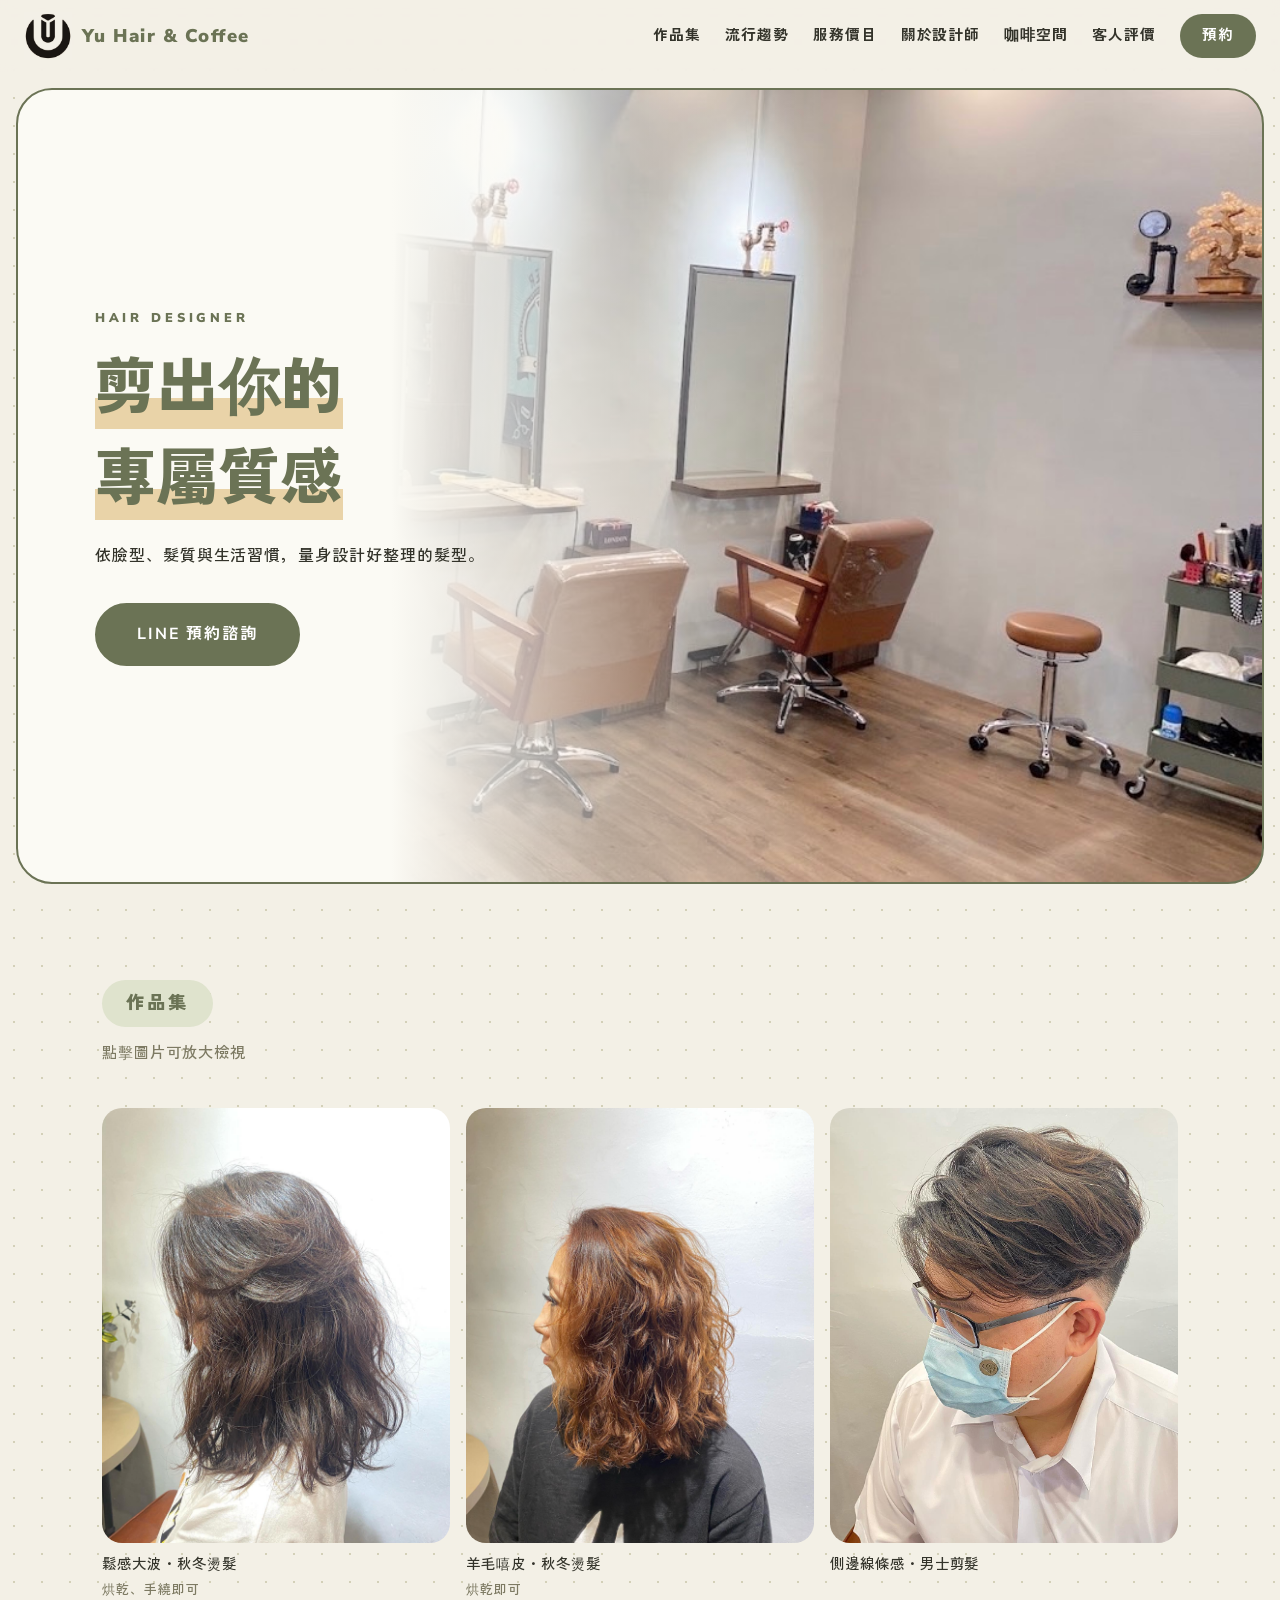
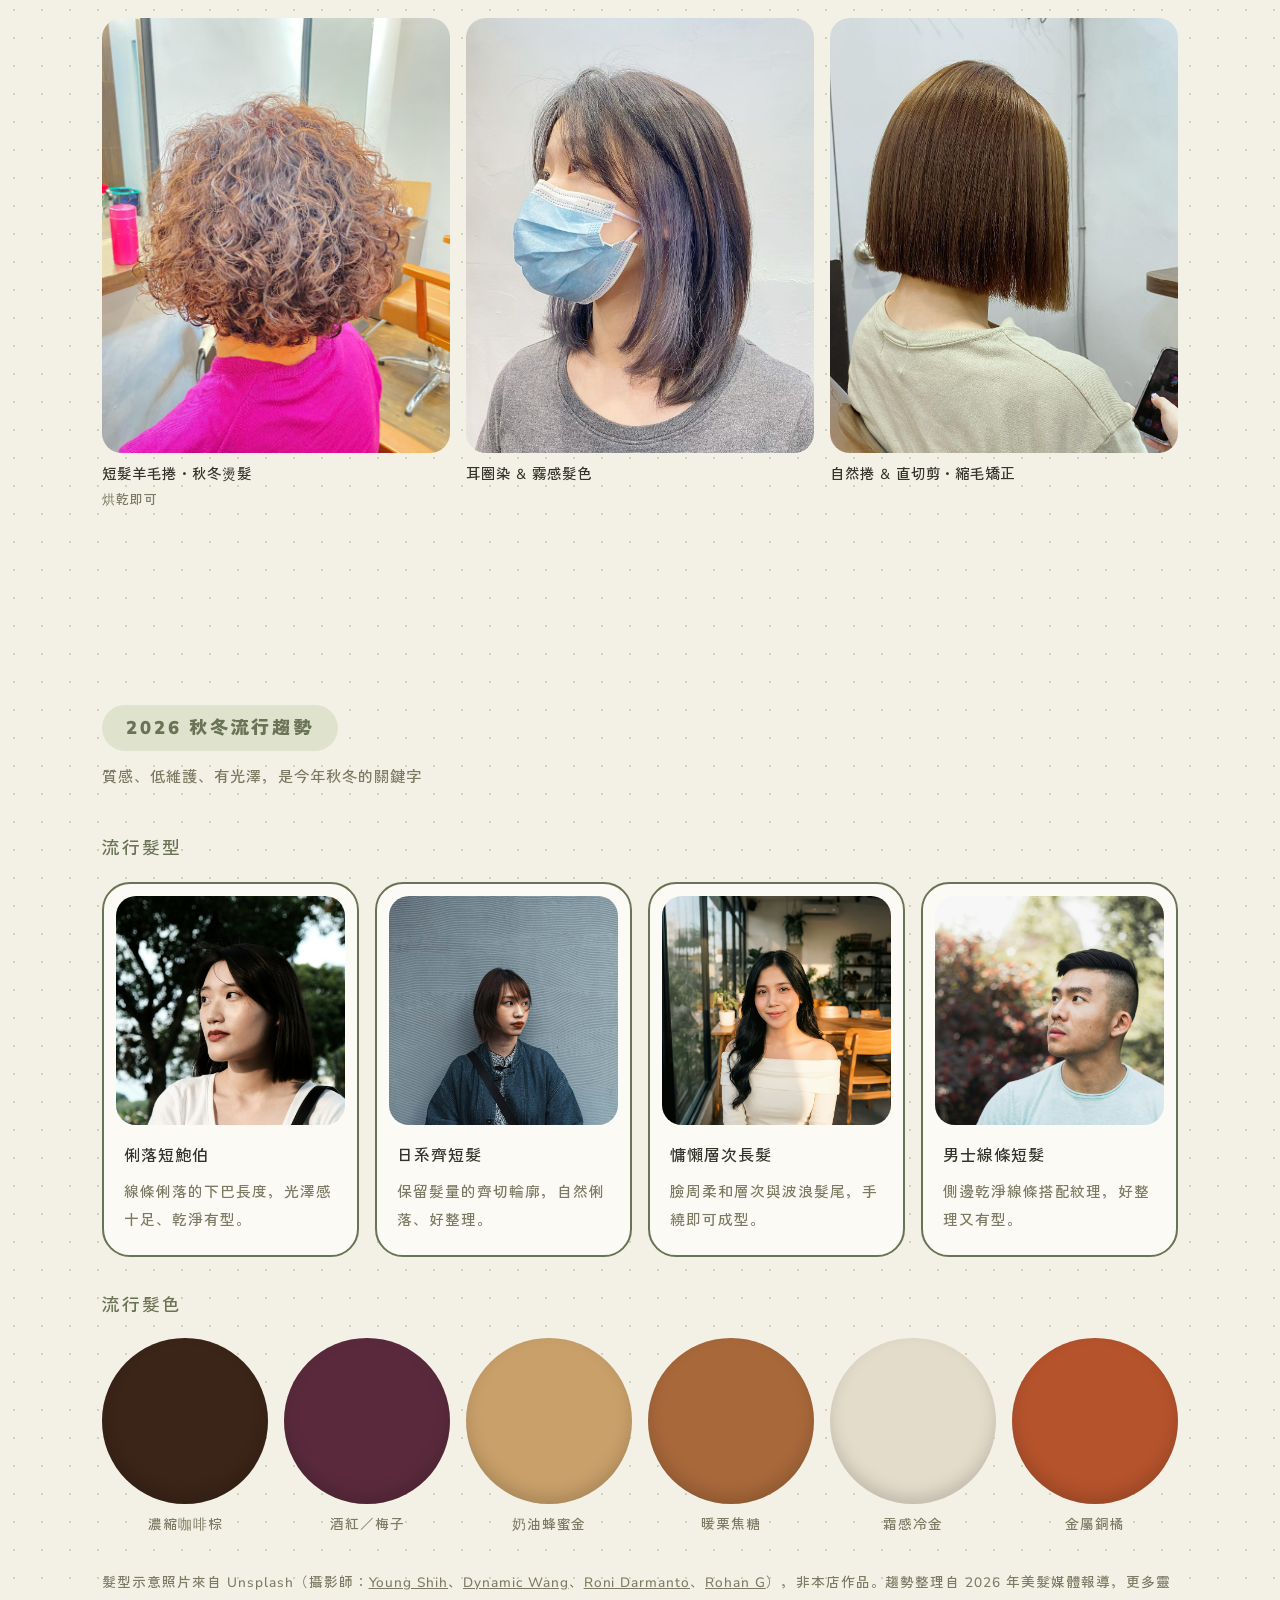
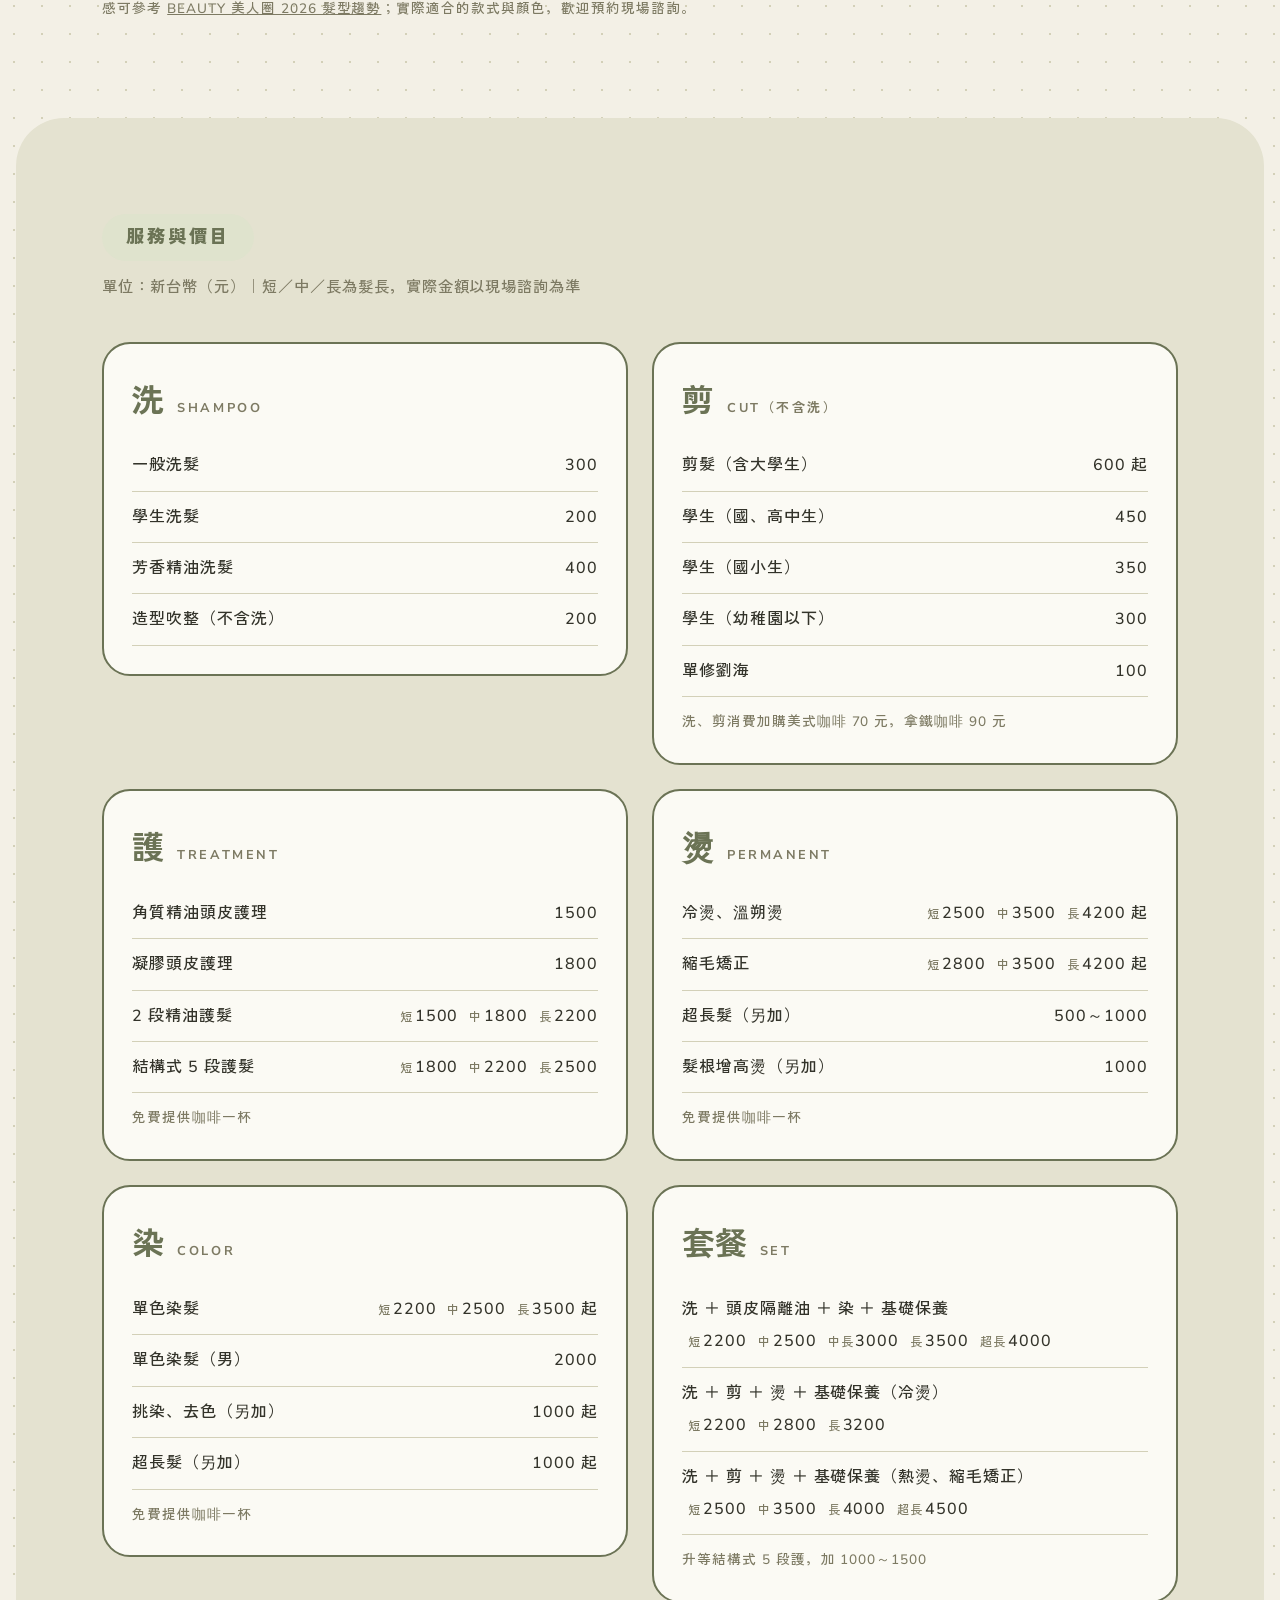
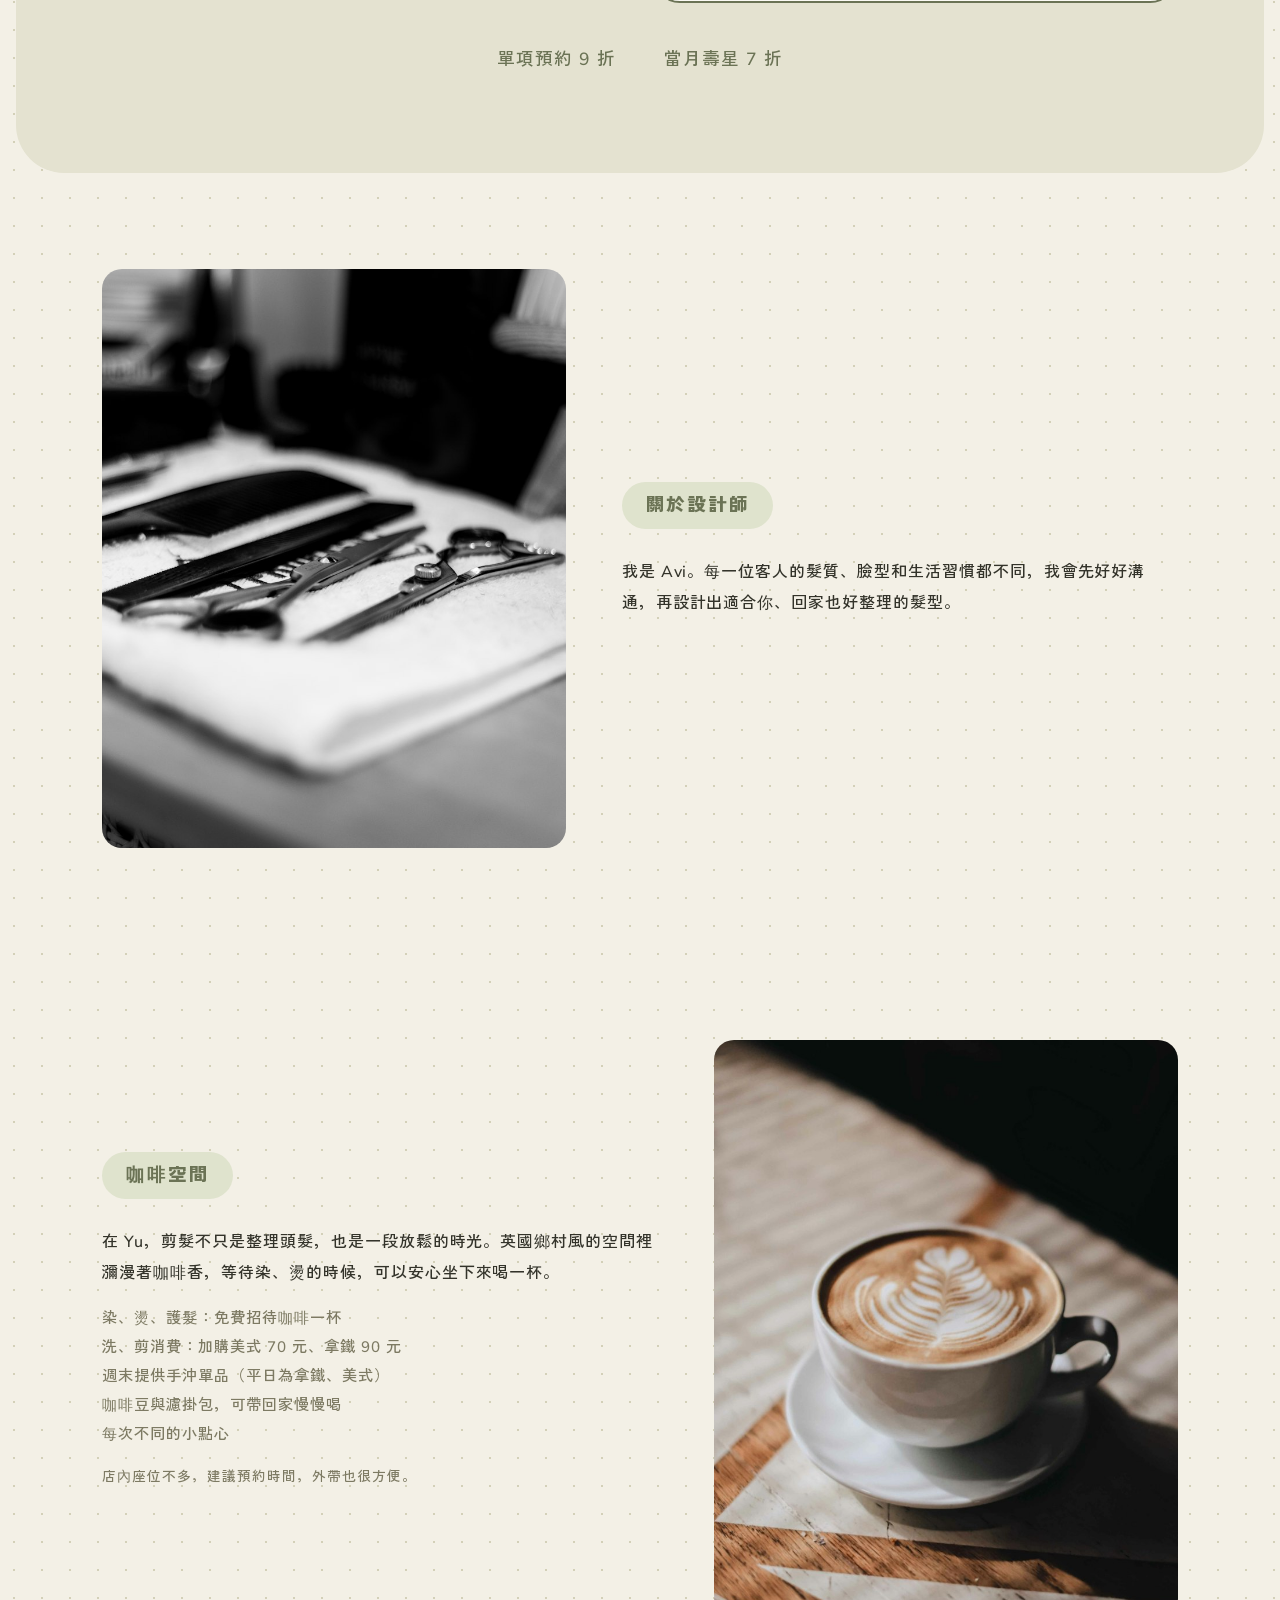
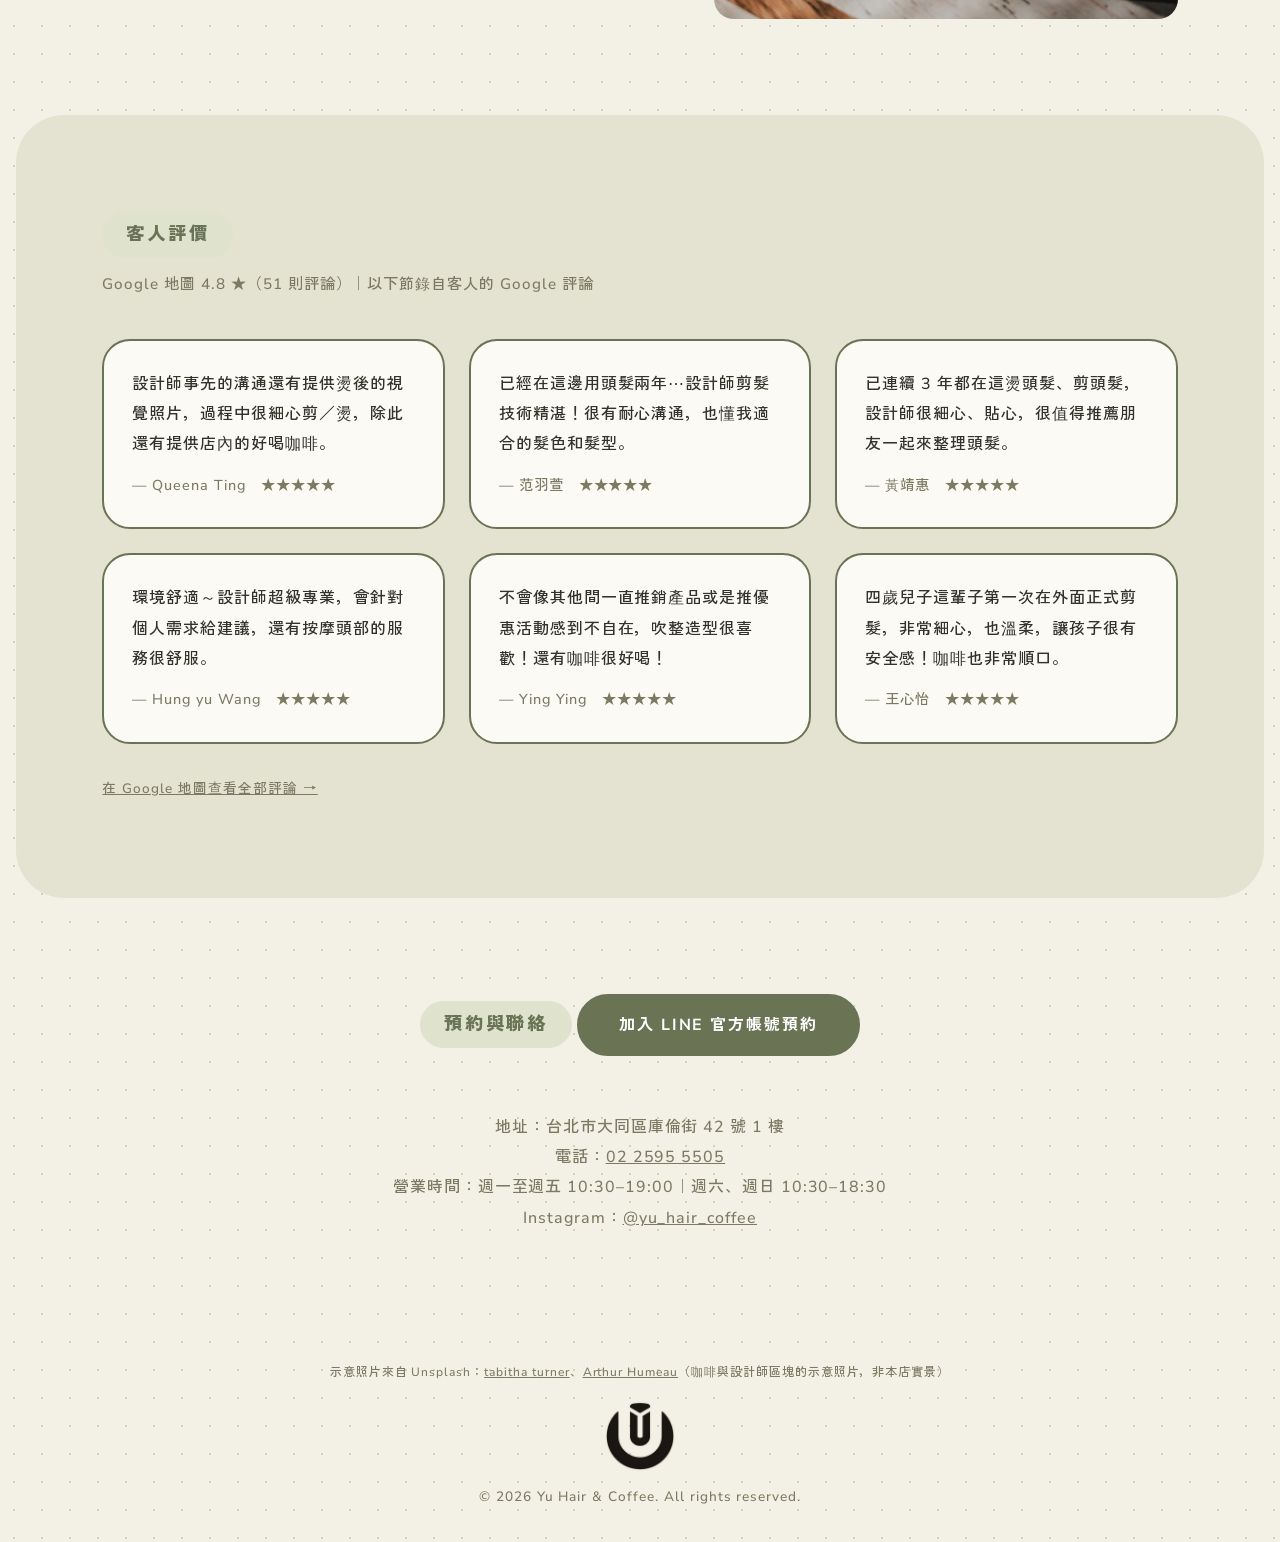
==== index.html @ dc057e2e "Use real shop interior photo as hero" ====
<!DOCTYPE html>
<html lang="zh-Hant">
<head>
  <meta charset="UTF-8">
  <meta name="viewport" content="width=device-width, initial-scale=1">
  <title>Yu Hair & Coffee | 設計師 Avi</title>
  <meta name="description" content="設計師Avi的個人作品集：剪髮、染髮、燙髮。LINE 線上預約。">
  <link rel="icon" href="images/logo.jpg">
  <link rel="preconnect" href="https://fonts.googleapis.com">
  <link rel="preconnect" href="https://fonts.gstatic.com" crossorigin>
  <link href="https://fonts.googleapis.com/css2?family=Nunito+Sans:wght@500;700;900&family=Zen+Kaku+Gothic+New:wght@500;700;900&display=swap" rel="stylesheet">
  <link rel="stylesheet" href="style.css">
</head>
<body>

<header class="site-header">
  <a href="#top" class="logo"><img src="images/logo.jpg" alt="Yu Hair &amp; Coffee 官方 Logo"><span>Yu Hair &amp; Coffee</span></a>
  <button class="menu-btn" aria-label="開啟選單" aria-expanded="false">☰</button>
  <nav class="nav" id="nav">
    <a href="#works">作品集</a>
    <a href="#trends">流行趨勢</a>
    <a href="#services">服務價目</a>
    <a href="#about">關於設計師</a>
    <a href="#coffee">咖啡空間</a>
    <a href="#reviews">客人評價</a>
    <a href="#contact" class="nav-cta">預約</a>
  </nav>
</header>

<main id="top">

  <section class="hero">
    <div class="hero-inner">
      <p class="eyebrow">HAIR DESIGNER</p>
      <h1><span>剪出你的</span><br><span>專屬質感</span></h1>
      <p class="lead">依臉型、髮質與生活習慣，量身設計好整理的髮型。</p>
      <a class="btn" href="https://line.me/R/ti/p/@070fythv" target="_blank" rel="noopener">LINE 預約諮詢</a>
    </div>
  </section>

  <section id="works" class="section">
    <h2>作品集</h2>
    <p class="sub">點擊圖片可放大檢視</p>
    <div class="gallery">
      <figure><img src="images/work-1.jpg" alt="秋冬燙髮：鬆感大波" loading="lazy"><figcaption>鬆感大波・秋冬燙髮<small>烘乾、手繞即可</small></figcaption></figure>
      <figure><img src="images/work-2.jpg" alt="秋冬燙髮：羊毛嘻皮" loading="lazy"><figcaption>羊毛嘻皮・秋冬燙髮<small>烘乾即可</small></figcaption></figure>
      <figure><img src="images/work-3.jpg" alt="男士剪髮：側邊線條感" loading="lazy"><figcaption>側邊線條感・男士剪髮</figcaption></figure>
      <figure><img src="images/work-4.jpg" alt="秋冬燙髮：短髮羊毛捲" loading="lazy"><figcaption>短髮羊毛捲・秋冬燙髮<small>烘乾即可</small></figcaption></figure>
      <figure><img src="images/work-5.jpg" alt="耳圈染與霧感髮色" loading="lazy"><figcaption>耳圈染 &amp; 霧感髮色</figcaption></figure>
      <figure><img src="images/work-6.jpg" alt="縮毛矯正：自然捲與直切剪" loading="lazy"><figcaption>自然捲 &amp; 直切剪・縮毛矯正</figcaption></figure>
    </div>
  </section>

  <section id="trends" class="section">
    <h2>2026 秋冬流行趨勢</h2>
    <p class="sub">質感、低維護、有光澤，是今年秋冬的關鍵字</p>

    <h3>流行髮型</h3>
    <div class="trend-grid">
      <article><img src="images/trend-1.jpg" alt="下巴長度的黑色短鮑伯" loading="lazy"><h4>俐落短鮑伯</h4><p>線條俐落的下巴長度，光澤感十足、乾淨有型。</p></article>
      <article><img src="images/trend-2.jpg" alt="帶瀏海的日系短髮" loading="lazy"><h4>日系齊短髮</h4><p>保留髮量的齊切輪廓，自然俐落、好整理。</p></article>
      <article><img src="images/trend-3.jpg" alt="柔和波浪長髮" loading="lazy"><h4>慵懶層次長髮</h4><p>臉周柔和層次與波浪髮尾，手繞即可成型。</p></article>
      <article><img src="images/trend-4.jpg" alt="兩側剪短的男士短髮" loading="lazy"><h4>男士線條短髮</h4><p>側邊乾淨線條搭配紋理，好整理又有型。</p></article>
    </div>

    <h3>流行髮色</h3>
    <div class="swatches">
      <figure><span style="background:#3b2418"></span><figcaption>濃縮咖啡棕</figcaption></figure>
      <figure><span style="background:#5a2a3c"></span><figcaption>酒紅／梅子</figcaption></figure>
      <figure><span style="background:#c9a06a"></span><figcaption>奶油蜂蜜金</figcaption></figure>
      <figure><span style="background:#a8683a"></span><figcaption>暖栗焦糖</figcaption></figure>
      <figure><span style="background:#e4dccb"></span><figcaption>霜感冷金</figcaption></figure>
      <figure><span style="background:#b5532c"></span><figcaption>金屬銅橘</figcaption></figure>
    </div>
    <p class="note">髮型示意照片來自 Unsplash（攝影師：<a href="https://unsplash.com/photos/a-woman-with-a-white-shirt-yfyaCInaKIU" target="_blank" rel="noopener">Young Shih</a>、<a href="https://unsplash.com/photos/a-woman-with-a-black-bag-standing-in-front-of-a-gray-wall-URjyAP0qOwA" target="_blank" rel="noopener">Dynamic Wang</a>、<a href="https://unsplash.com/photos/young-woman-smiling-in-a-cafe-with-plants-FXX2BeiSHyw" target="_blank" rel="noopener">Roni Darmanto</a>、<a href="https://unsplash.com/photos/man-near-plants-at-daytime-hdzBDVVsRT4" target="_blank" rel="noopener">Rohan G</a>），非本店作品。趨勢整理自 2026 年美髮媒體報導，更多靈感可參考 <a href="https://www.beauty321.com/series/205" target="_blank" rel="noopener">BEAUTY 美人圈 2026 髮型趨勢</a>；實際適合的款式與顏色，歡迎預約現場諮詢。</p>
  </section>

  <section id="services" class="section alt">
    <h2>服務與價目</h2>
    <p class="sub">單位：新台幣（元）｜短／中／長為髮長，實際金額以現場諮詢為準</p>

    <div class="menu">

      <div class="cat">
        <h3><b>洗</b><small>SHAMPOO</small></h3>
        <ul class="price-list">
          <li><span class="n">一般洗髮</span><span class="p">300</span></li>
          <li><span class="n">學生洗髮</span><span class="p">200</span></li>
          <li><span class="n">芳香精油洗髮</span><span class="p">400</span></li>
          <li><span class="n">造型吹整（不含洗）</span><span class="p">200</span></li>
        </ul>
      </div>

      <div class="cat">
        <h3><b>剪</b><small>CUT（不含洗）</small></h3>
        <ul class="price-list">
          <li><span class="n">剪髮（含大學生）</span><span class="p">600 起</span></li>
          <li><span class="n">學生（國、高中生）</span><span class="p">450</span></li>
          <li><span class="n">學生（國小生）</span><span class="p">350</span></li>
          <li><span class="n">學生（幼稚園以下）</span><span class="p">300</span></li>
          <li><span class="n">單修劉海</span><span class="p">100</span></li>
        </ul>
        <p class="tip">洗、剪消費加購美式咖啡 70 元，拿鐵咖啡 90 元</p>
      </div>

      <div class="cat">
        <h3><b>護</b><small>TREATMENT</small></h3>
        <ul class="price-list">
          <li><span class="n">角質精油頭皮護理</span><span class="p">1500</span></li>
          <li><span class="n">凝膠頭皮護理</span><span class="p">1800</span></li>
          <li><span class="n">2 段精油護髮</span><span class="p"><i>短</i>1500 <i>中</i>1800 <i>長</i>2200</span></li>
          <li><span class="n">結構式 5 段護髮</span><span class="p"><i>短</i>1800 <i>中</i>2200 <i>長</i>2500</span></li>
        </ul>
        <p class="tip">免費提供咖啡一杯</p>
      </div>

      <div class="cat">
        <h3><b>燙</b><small>PERMANENT</small></h3>
        <ul class="price-list">
          <li><span class="n">冷燙、溫朔燙</span><span class="p"><i>短</i>2500 <i>中</i>3500 <i>長</i>4200 起</span></li>
          <li><span class="n">縮毛矯正</span><span class="p"><i>短</i>2800 <i>中</i>3500 <i>長</i>4200 起</span></li>
          <li><span class="n">超長髮（另加）</span><span class="p">500～1000</span></li>
          <li><span class="n">髮根增高燙（另加）</span><span class="p">1000</span></li>
        </ul>
        <p class="tip">免費提供咖啡一杯</p>
      </div>

      <div class="cat">
        <h3><b>染</b><small>COLOR</small></h3>
        <ul class="price-list">
          <li><span class="n">單色染髮</span><span class="p"><i>短</i>2200 <i>中</i>2500 <i>長</i>3500 起</span></li>
          <li><span class="n">單色染髮（男）</span><span class="p">2000</span></li>
          <li><span class="n">挑染、去色（另加）</span><span class="p">1000 起</span></li>
          <li><span class="n">超長髮（另加）</span><span class="p">1000 起</span></li>
        </ul>
        <p class="tip">免費提供咖啡一杯</p>
      </div>

      <div class="cat">
        <h3><b>套餐</b><small>SET</small></h3>
        <ul class="price-list stacked">
          <li><span class="n">洗 ＋ 頭皮隔離油 ＋ 染 ＋ 基礎保養</span><span class="p"><i>短</i>2200 <i>中</i>2500 <i>中長</i>3000 <i>長</i>3500 <i>超長</i>4000</span></li>
          <li><span class="n">洗 ＋ 剪 ＋ 燙 ＋ 基礎保養（冷燙）</span><span class="p"><i>短</i>2200 <i>中</i>2800 <i>長</i>3200</span></li>
          <li><span class="n">洗 ＋ 剪 ＋ 燙 ＋ 基礎保養（熱燙、縮毛矯正）</span><span class="p"><i>短</i>2500 <i>中</i>3500 <i>長</i>4000 <i>超長</i>4500</span></li>
        </ul>
        <p class="tip">升等結構式 5 段護，加 1000～1500</p>
      </div>

    </div>

    <ul class="perks">
      <li>單項預約 9 折</li>
      <li>當月壽星 7 折</li>
    </ul>
  </section>

  <section id="about" class="section about">
    <img src="images/designer.jpg" alt="美髮剪刀與梳子（示意照片）" loading="lazy">
    <div>
      <h2>關於設計師</h2>
      <p>我是 Avi。每一位客人的髮質、臉型和生活習慣都不同，我會先好好溝通，再設計出適合你、回家也好整理的髮型。</p>
    </div>
  </section>

  <section id="coffee" class="section about reverse">
    <div>
      <h2>咖啡空間</h2>
      <p>在 Yu，剪髮不只是整理頭髮，也是一段放鬆的時光。英國鄉村風的空間裡瀰漫著咖啡香，等待染、燙的時候，可以安心坐下來喝一杯。</p>
      <ul class="facts">
        <li>染、燙、護髮：免費招待咖啡一杯</li>
        <li>洗、剪消費：加購美式 70 元、拿鐵 90 元</li>
        <li>週末提供手沖單品（平日為拿鐵、美式）</li>
        <li>咖啡豆與濾掛包，可帶回家慢慢喝</li>
        <li>每次不同的小點心</li>
      </ul>
      <p class="note">店內座位不多，建議預約時間，外帶也很方便。</p>
    </div>
    <img src="images/coffee.jpg" alt="咖啡拉花（示意照片）" loading="lazy">
  </section>

  <section id="reviews" class="section alt">
    <h2>客人評價</h2>
    <p class="sub">Google 地圖 4.8 ★（51 則評論）｜以下節錄自客人的 Google 評論</p>
    <div class="reviews">
      <blockquote>設計師事先的溝通還有提供燙後的視覺照片，過程中很細心剪／燙，除此還有提供店內的好喝咖啡。<cite>— Queena Ting　★★★★★</cite></blockquote>
      <blockquote>已經在這邊用頭髮兩年⋯設計師剪髮技術精湛！很有耐心溝通，也懂我適合的髮色和髮型。<cite>— 范羽萱　★★★★★</cite></blockquote>
      <blockquote>已連續 3 年都在這燙頭髮、剪頭髮，設計師很細心、貼心，很值得推薦朋友一起來整理頭髮。<cite>— 黃靖惠　★★★★★</cite></blockquote>
      <blockquote>環境舒適～設計師超級專業，會針對個人需求給建議，還有按摩頭部的服務很舒服。<cite>— Hung yu Wang　★★★★★</cite></blockquote>
      <blockquote>不會像其他間一直推銷產品或是推優惠活動感到不自在，吹整造型很喜歡！還有咖啡很好喝！<cite>— Ying Ying　★★★★★</cite></blockquote>
      <blockquote>四歲兒子這輩子第一次在外面正式剪髮，非常細心，也溫柔，讓孩子很有安全感！咖啡也非常順口。<cite>— 王心怡　★★★★★</cite></blockquote>
    </div>
    <p class="note"><a href="https://www.google.com/maps/place/YU+HAIR+%26+COFFEE+%EF%BC%88%E9%A0%90%E7%B4%84%E5%88%B6%EF%BC%89/@25.0718062,121.5152134,17z/data=!4m8!3m7!1s0x3442a9be4b5511e9:0xbcffafb5044e5805!8m2!3d25.0718014!4d121.5177883!9m1!1b1!16s%2Fg%2F11t04yypjj" target="_blank" rel="noopener">在 Google 地圖查看全部評論 →</a></p>
  </section>

  <section id="contact" class="section contact">
    <h2>預約與聯絡</h2>
    <a class="btn" href="https://line.me/R/ti/p/@070fythv" target="_blank" rel="noopener">加入 LINE 官方帳號預約</a>
    <ul class="info">
      <li>地址：台北市大同區庫倫街 42 號 1 樓</li>
      <li>電話：<a href="tel:0225955505">02 2595 5505</a></li>
      <li>營業時間：週一至週五 10:30–19:00｜週六、週日 10:30–18:30</li>
      <li>Instagram：<a href="https://instagram.com/yu_hair_coffee?igshid=YmMyMTA2M2Y=" target="_blank" rel="noopener">@yu_hair_coffee</a></li>
    </ul>
  </section>

</main>

<footer class="site-footer"><p class="credit">示意照片來自 Unsplash：<a href="https://unsplash.com/photos/white-ceramic-cup-with-saucer-on-brown-wooden-table-3n3mPoGko8g" target="_blank" rel="noopener">tabitha turner</a>、<a href="https://unsplash.com/photos/gray-stainless-steel-scissors-on-towel-pu20JkUx--A" target="_blank" rel="noopener">Arthur Humeau</a>（咖啡與設計師區塊的示意照片，非本店實景）</p><img class="footer-logo" src="images/logo.jpg" alt="Yu Hair &amp; Coffee Logo">© 2026 Yu Hair &amp; Coffee. All rights reserved.</footer>

<div class="lightbox" id="lightbox" hidden><img alt=""></div>

<script src="script.js"></script>
</body>
</html>
---- style.css ----
:root {
  --bg: #f3f0e6;
  --bg-alt: #e4e2d0;
  --text: #33332a;
  --muted: #7d7a63;
  --accent: #6b7355;
  --line: #d3d0b8;
  --card: #fbfaf4;
  --pill: #dfe3cd;
  --marker: #e9d3a8;
  --radius: 28px;
}
* { box-sizing: border-box; margin: 0; padding: 0; }
html { scroll-behavior: smooth; scroll-padding-top: 80px; }
body {
  font-family: "Nunito Sans", "Zen Kaku Gothic New", "Noto Sans TC", "Microsoft JhengHei", "PingFang TC", sans-serif;
  font-weight: 500; letter-spacing: .06em;
  color: var(--text); line-height: 1.9;
  background-color: var(--bg);
  background-image: radial-gradient(var(--line) 1.2px, transparent 1.2px);
  background-size: 28px 28px;
}
img { max-width: 100%; display: block; border-radius: 20px; }
a { color: inherit; }

/* Header */
.site-header {
  position: fixed; top: 0; left: 0; right: 0; z-index: 10; height: 72px;
  display: flex; justify-content: space-between; align-items: center;
  padding: 0 24px; background: rgba(243,240,230,.94); backdrop-filter: blur(6px);
}
.logo { display: flex; align-items: center; gap: 10px; font-size: 1.15rem; letter-spacing: .08em; text-decoration: none; font-weight: 900; color: var(--accent); }
.logo img { height: 48px; width: 48px; border-radius: 0; mix-blend-mode: multiply; }
.footer-logo { height: 72px; width: 72px; margin: 0 auto 12px; border-radius: 0; mix-blend-mode: multiply; }
.nav { display: flex; gap: 24px; align-items: center; }
.nav a { text-decoration: none; font-size: .92rem; font-weight: 700; color: var(--text); }
.nav a:hover { color: var(--accent); }
.nav-cta { color: #fff !important; background: var(--accent); padding: 8px 22px; border-radius: 999px; }
.menu-btn {
  display: none; width: 48px; height: 48px; border-radius: 50%; border: 0;
  background: var(--accent); color: #fff; font-size: 1.4rem; cursor: pointer;
}

/* Hero */
.hero {
  margin: 88px 16px 0; border: 2px solid var(--accent); border-radius: 36px;
  min-height: calc(100vh - 104px); background-size: cover; background-position: right center;
  background-color: var(--card);
  background-image: linear-gradient(90deg, var(--card) 30%, rgba(251,250,244,0) 65%), url('images/hero.jpg');
  display: flex; align-items: center; padding: 48px 6vw;
}
.eyebrow { letter-spacing: .3em; font-size: .8rem; font-weight: 900; color: var(--accent); }
.hero h1 { font-size: clamp(2.2rem, 6vw, 3.8rem); line-height: 1.5; margin: 12px 0 16px; font-weight: 900; color: var(--accent); }
.hero h1 span { background: linear-gradient(transparent 62%, var(--marker) 62%); }
.lead { margin-bottom: 32px; max-width: 28em; }
.btn {
  display: inline-block; padding: 14px 40px; background: var(--accent); color: #fff;
  border: 2px solid var(--accent); border-radius: 999px; font-weight: 700;
  text-decoration: none; letter-spacing: .12em; transition: background .2s, color .2s;
}
.btn:hover { background: transparent; color: var(--accent); }

/* Sections */
.section { padding: 96px 8vw; }
.section.alt {
  background: var(--bg-alt); border-radius: 48px; margin: 0 16px;
  padding-left: calc(8vw - 16px); padding-right: calc(8vw - 16px);
}
.section h2 {
  display: inline-block; font-size: 1.15rem; font-weight: 900; letter-spacing: .15em;
  background: var(--pill); color: var(--accent); padding: 6px 24px; border-radius: 999px; margin-bottom: 12px;
}
.sub { margin-bottom: 40px; font-size: .95rem; color: var(--muted); }

.gallery { display: grid; grid-template-columns: repeat(3, 1fr); gap: 16px; }
.gallery img { width: 100%; aspect-ratio: 4/5; object-fit: cover; cursor: zoom-in; transition: transform .3s; }
.gallery img:hover { transform: scale(1.02); }
.gallery figure { overflow: hidden; }
.gallery figcaption { padding-top: 8px; font-size: .9rem; }
.gallery figcaption small { display: block; color: var(--muted); font-size: .8rem; }

#trends h3 { font-size: 1.1rem; font-weight: 500; letter-spacing: .1em; margin: 32px 0 16px; color: var(--accent); }
.trend-grid { display: grid; grid-template-columns: repeat(4, 1fr); gap: 16px; }
.trend-grid article { background: var(--card); border: 2px solid var(--accent); border-radius: var(--radius); padding: 12px 0 20px; }
.trend-grid article img { width: calc(100% - 24px); margin: 0 12px 16px; aspect-ratio: 1; object-fit: cover; }
.trend-grid article h4, .trend-grid article p { padding: 0 20px; }
.trend-grid h4 { font-weight: 500; margin-bottom: 8px; }
.trend-grid p { font-size: .92rem; color: var(--muted); }
.swatches { display: grid; grid-template-columns: repeat(6, 1fr); gap: 16px; }
.swatches figure { text-align: center; }
.swatches span { display: block; aspect-ratio: 1; border-radius: 50%; margin-bottom: 8px; box-shadow: inset 0 -8px 16px rgba(0,0,0,.15); }
.swatches figcaption { font-size: .85rem; color: var(--muted); }
.note { margin-top: 32px; font-size: .85rem; color: var(--muted); }

.menu { display: grid; grid-template-columns: repeat(2, 1fr); gap: 24px; align-items: start; }
.cat { background: var(--card); border: 2px solid var(--accent); border-radius: var(--radius); padding: 28px; }
.cat h3 { display: flex; align-items: baseline; gap: 12px; margin-bottom: 8px; }
.cat h3 b { font-size: 2rem; font-weight: 600; color: var(--accent); }
.cat h3 small { font-size: .8rem; letter-spacing: .2em; color: var(--muted); }
.price-list { list-style: none; }
.price-list li { display: flex; justify-content: space-between; gap: 16px; padding: 10px 0; border-bottom: 1px solid var(--line); }
.price-list .p { text-align: right; white-space: nowrap; font-variant-numeric: tabular-nums; }
.price-list .p i { font-style: normal; font-size: .75rem; color: var(--muted); margin: 0 2px 0 6px; }
.price-list.stacked li { flex-direction: column; gap: 2px; }
.price-list.stacked .p { text-align: left; white-space: normal; }
.tip { margin-top: 12px; font-size: .85rem; color: var(--muted); }
.perks { list-style: none; display: flex; justify-content: center; gap: 48px; margin-top: 40px; font-size: 1.1rem; color: var(--accent); }

.about { display: grid; grid-template-columns: 1fr 1.2fr; gap: 56px; align-items: center; }
.about.reverse { grid-template-columns: 1.2fr 1fr; }
.about img { width: 100%; aspect-ratio: 4/5; object-fit: cover; }
.about p { margin: 16px 0; }
.facts { list-style: none; color: var(--muted); font-size: .95rem; }

.reviews { display: grid; grid-template-columns: repeat(3, 1fr); gap: 24px; margin-top: 32px; }
blockquote { background: var(--card); padding: 28px; border: 2px solid var(--accent); border-radius: var(--radius); }
cite { display: block; margin-top: 12px; color: var(--muted); font-style: normal; font-size: .9rem; }

.contact { text-align: center; }
.contact h2 { margin-bottom: 32px; }
.info { list-style: none; margin-top: 32px; color: var(--muted); }

.credit { font-size: .75rem; margin-bottom: 16px; }
.site-footer { text-align: center; padding: 32px 24px; font-size: .85rem; color: var(--muted); }

/* Lightbox */
.lightbox {
  position: fixed; inset: 0; z-index: 20; background: rgba(0,0,0,.88);
  display: flex; align-items: center; justify-content: center; cursor: zoom-out;
}
.lightbox[hidden] { display: none; }
.lightbox img { max-height: 90vh; max-width: 90vw; }

/* Mobile */
@media (max-width: 760px) {
  .menu-btn { display: block; }
  .nav {
    position: absolute; top: 76px; left: 16px; right: 16px; flex-direction: column; gap: 0;
    background: var(--card); border: 2px solid var(--accent); border-radius: 24px; display: none; overflow: hidden;
  }
  .nav.open { display: flex; }
  .nav a { padding: 16px 24px; width: 100%; }
  .nav-cta { text-align: center; border-radius: 0; }
  .hero {
    margin: 80px 12px 0; border-radius: 28px; align-items: flex-start; background-position: 60% center;
    background-size: cover;
    background-image: linear-gradient(180deg, var(--card) 45%, rgba(251,250,244,.2) 100%), url('images/hero.jpg');
  }
  .section { padding: 64px 6vw; }
  .section.alt { margin: 0 12px; border-radius: 32px; padding-left: 5vw; padding-right: 5vw; }
  .gallery { grid-template-columns: repeat(2, 1fr); gap: 8px; }
  .about, .about.reverse, .reviews { grid-template-columns: 1fr; }
  .trend-grid { grid-template-columns: repeat(2, 1fr); }
  .menu { grid-template-columns: 1fr; }
  .price-list li { flex-direction: column; gap: 2px; }
  .price-list .p { text-align: left; white-space: normal; }
  .perks { flex-direction: column; align-items: center; gap: 8px; }
  .swatches { grid-template-columns: repeat(3, 1fr); }
}
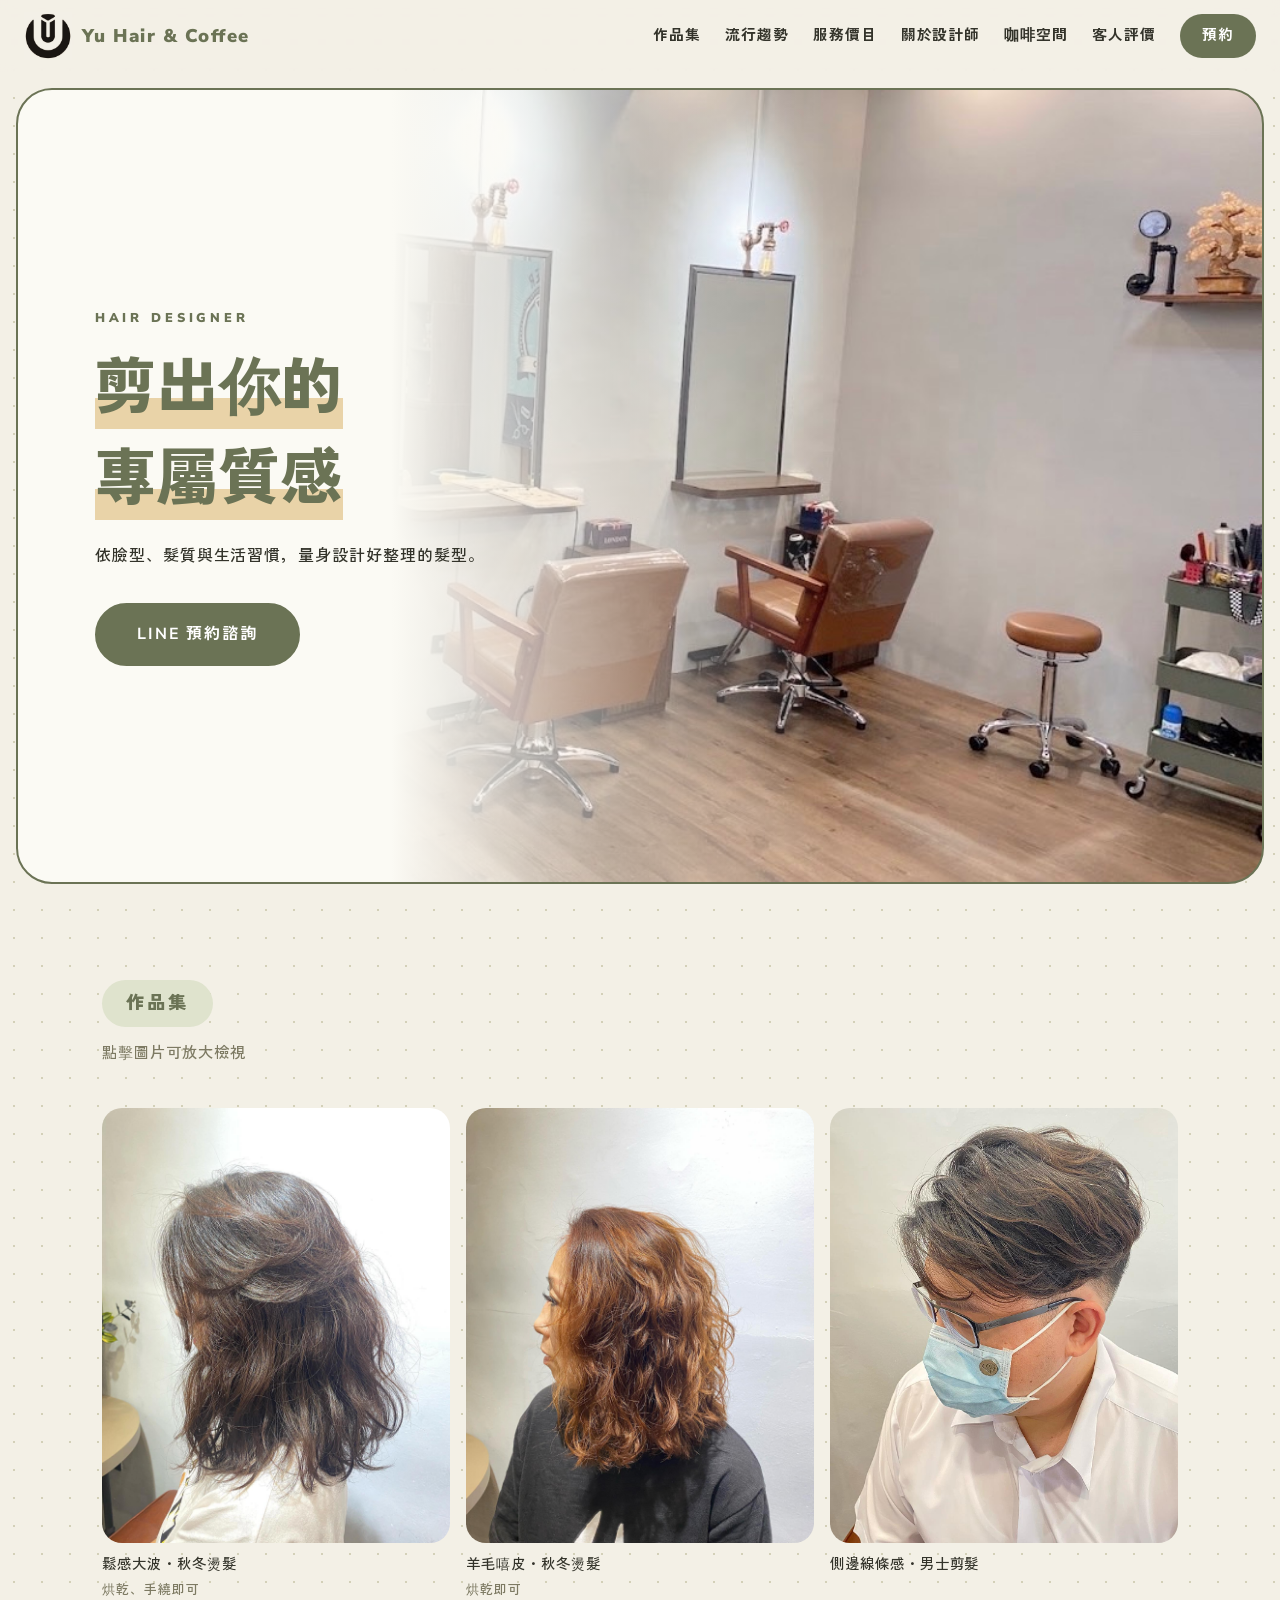
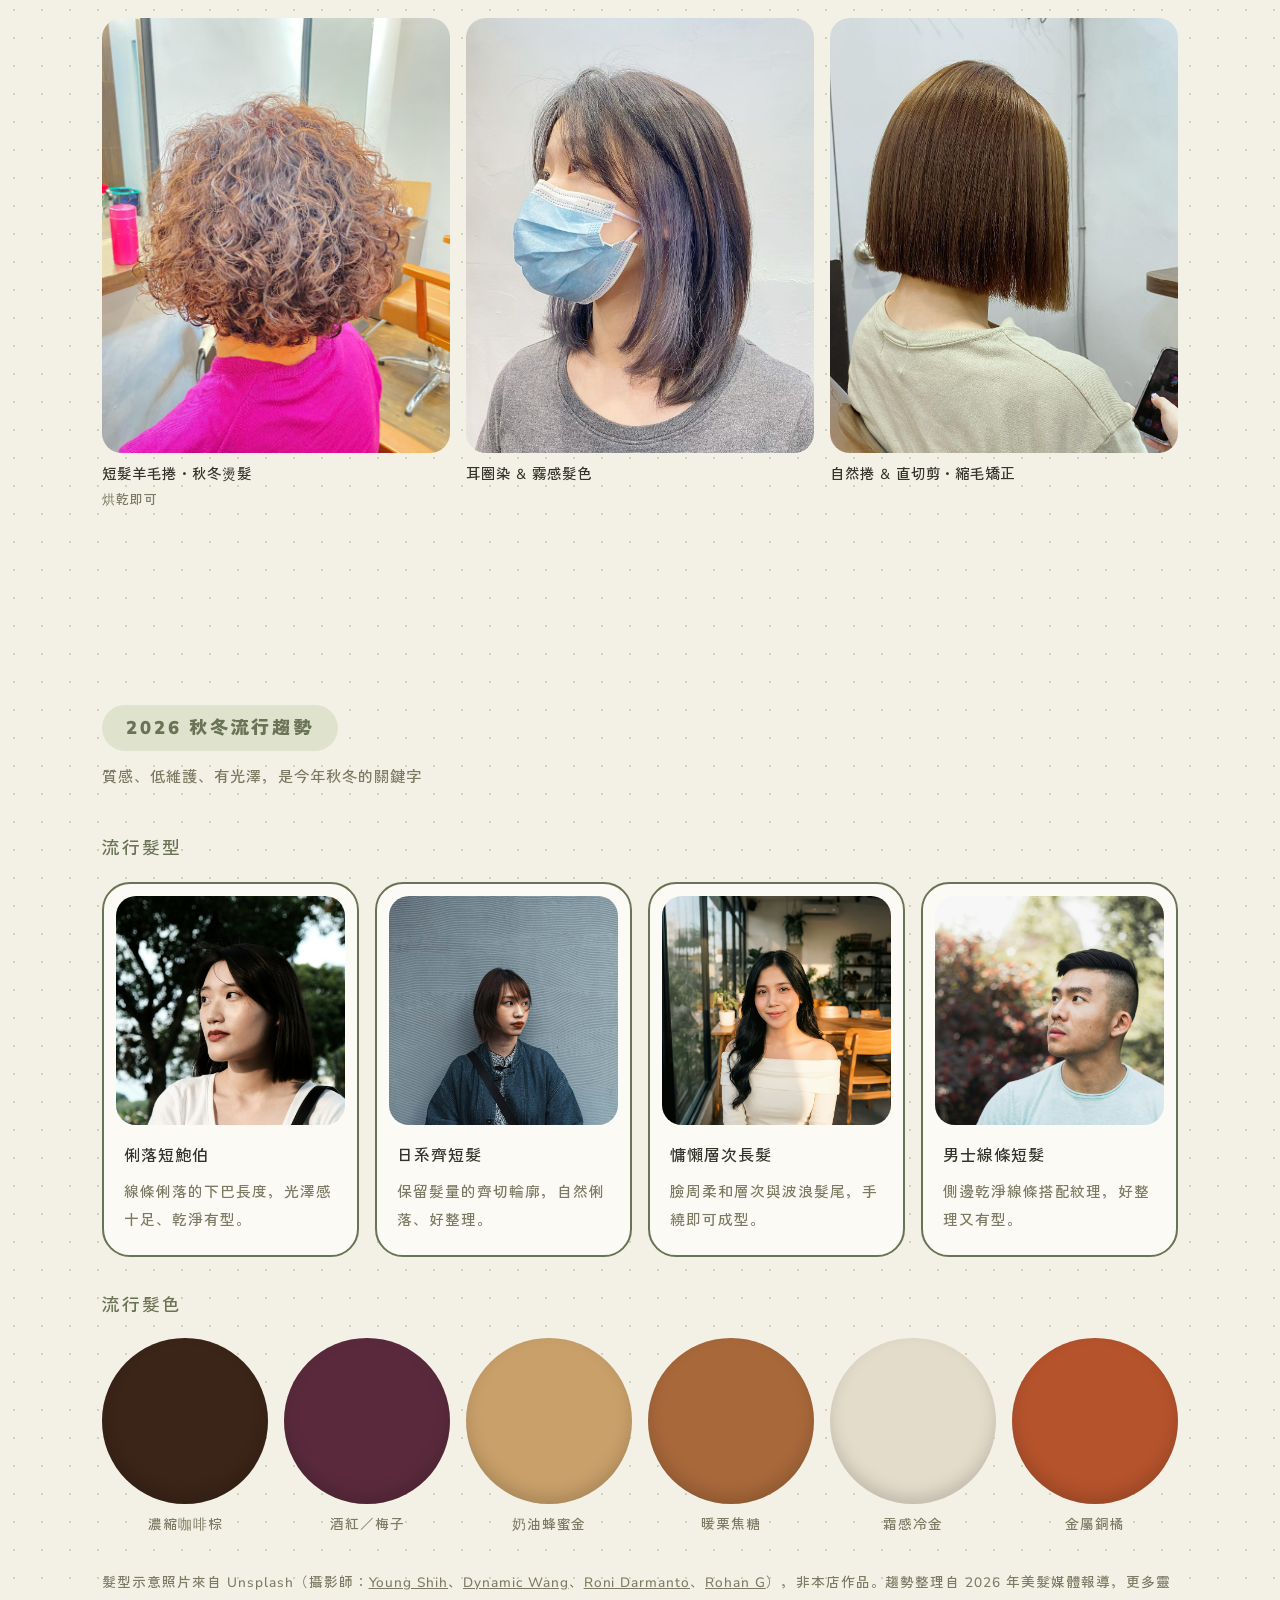
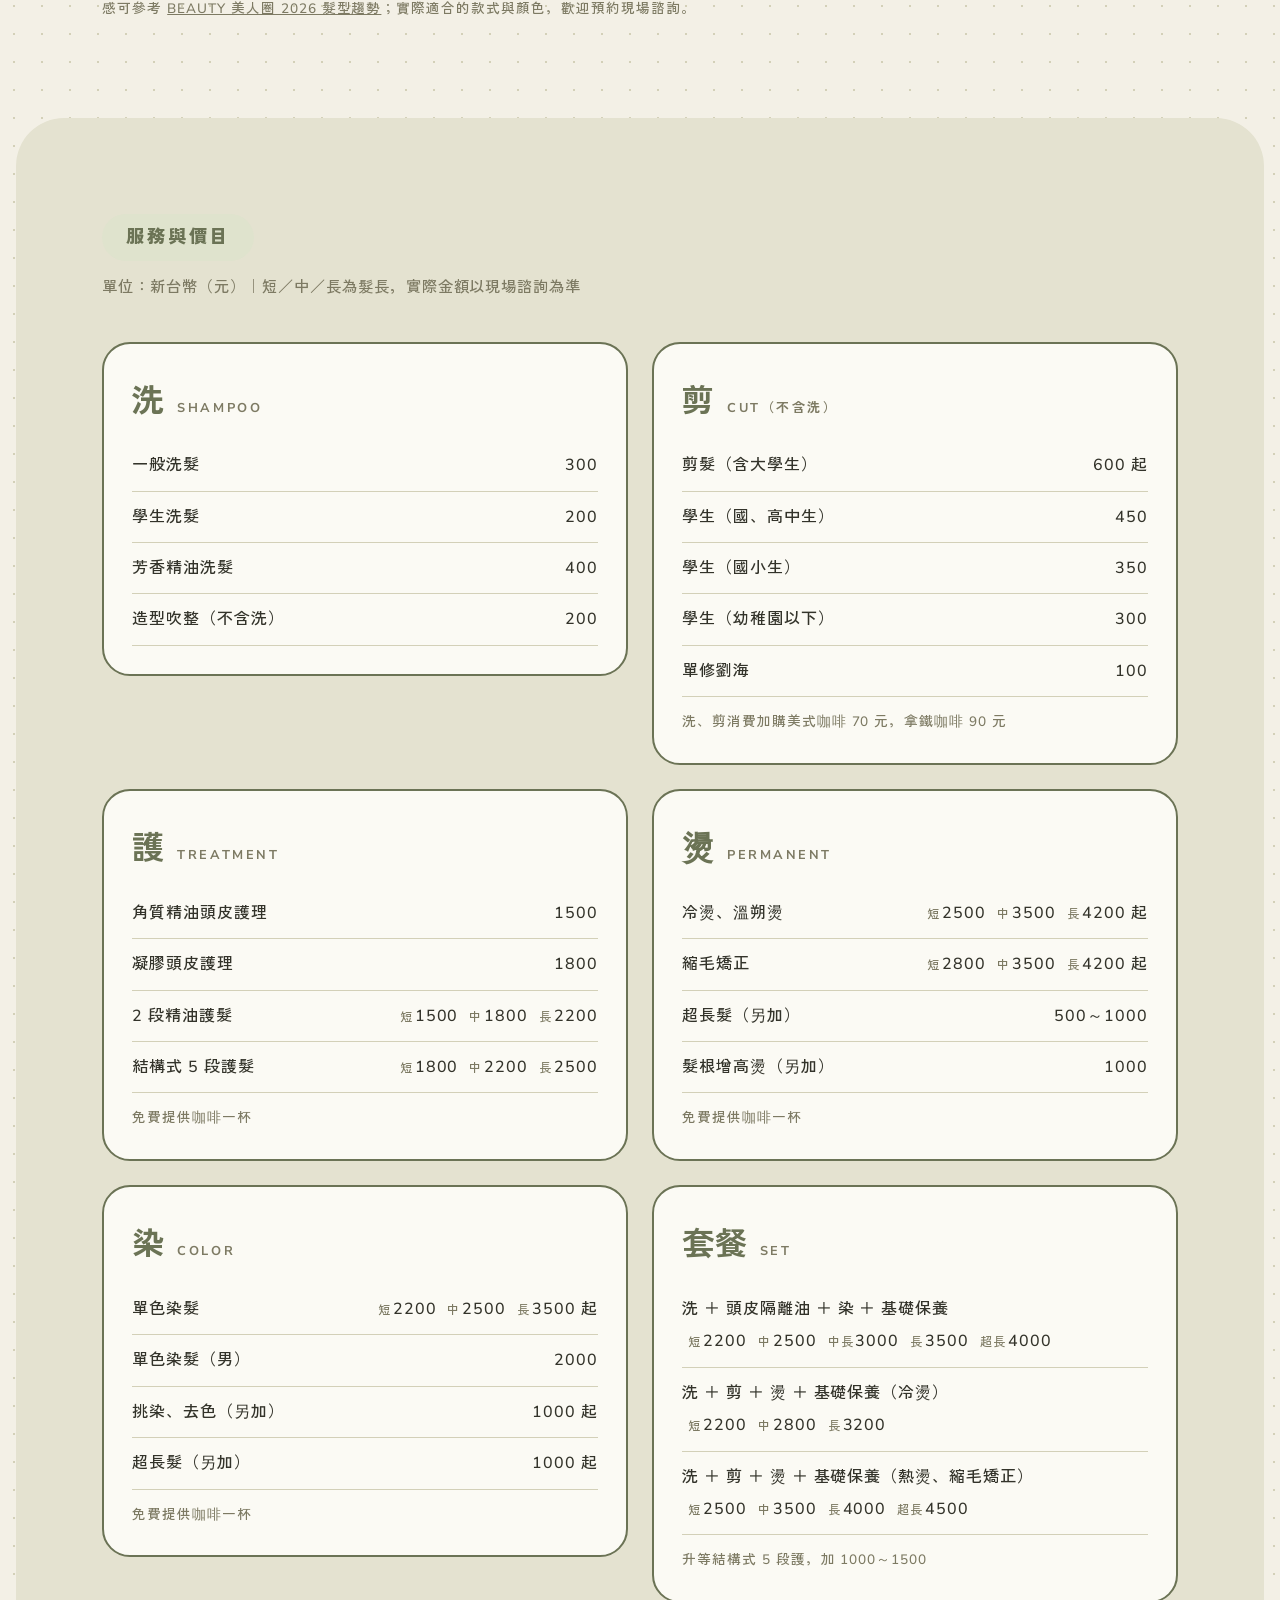
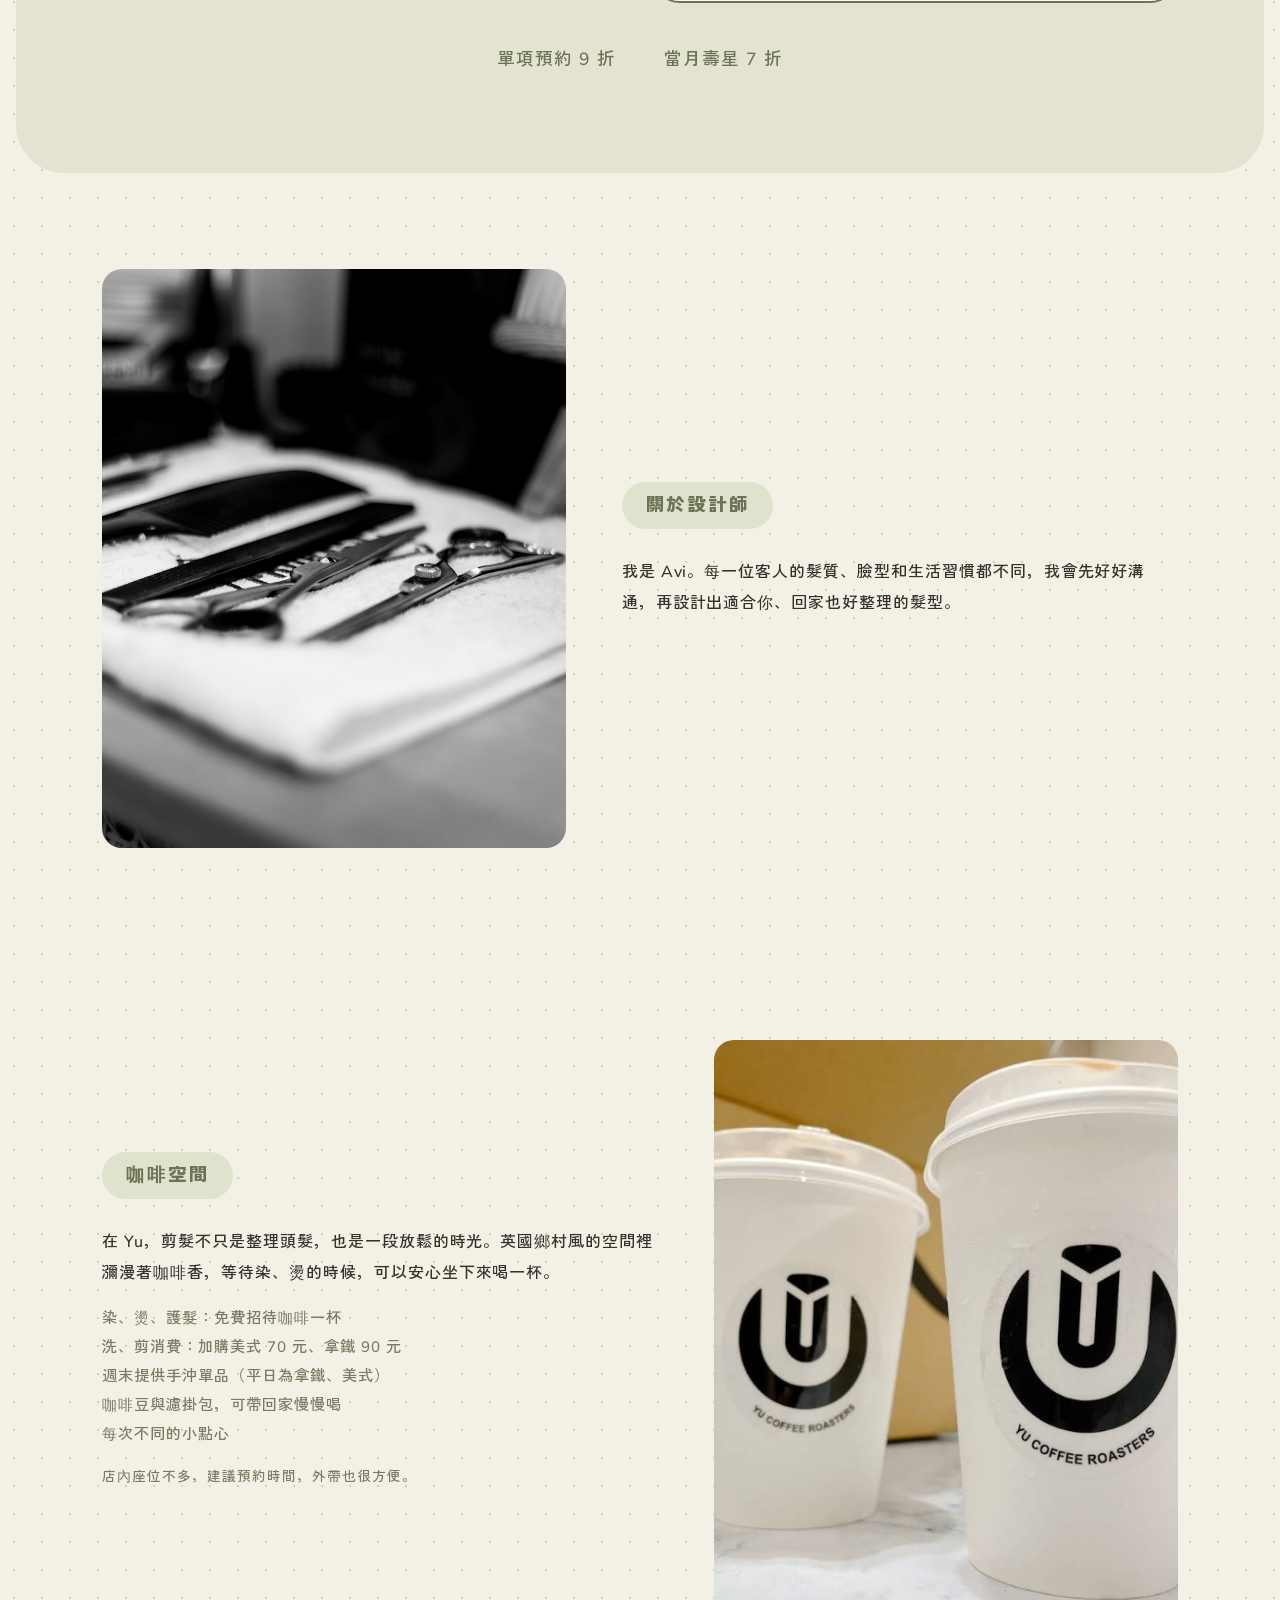
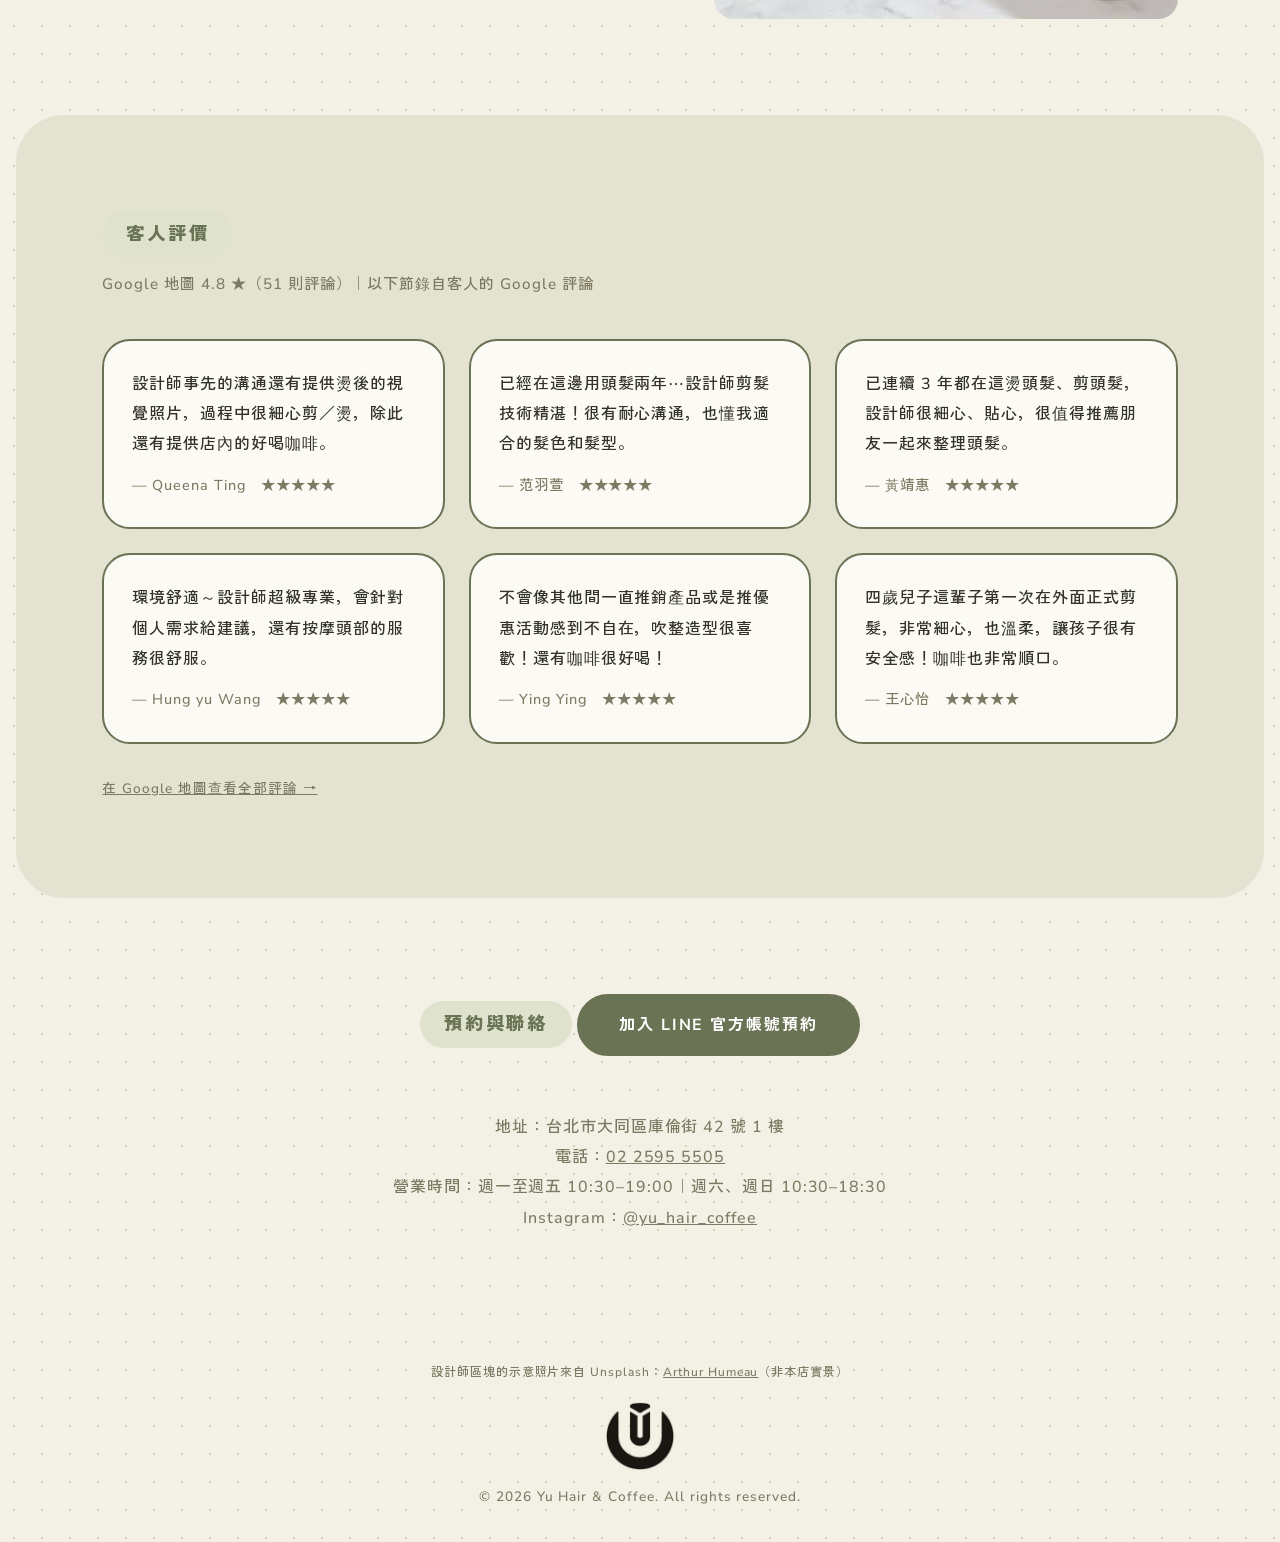
==== commit 5d2bf791: "Use shop coffee cup photo" ====
--- a/index.html
+++ b/index.html
@@ -175,7 +175,7 @@
       </ul>
       <p class="note">店內座位不多，建議預約時間，外帶也很方便。</p>
     </div>
-    <img src="images/coffee.jpg" alt="咖啡拉花（示意照片）" loading="lazy">
+    <img src="images/coffee.jpg" alt="Yu Coffee Roasters 的外帶咖啡杯" loading="lazy">
   </section>
 
   <section id="reviews" class="section alt">
@@ -205,7 +205,7 @@
 
 </main>
 
-<footer class="site-footer"><p class="credit">示意照片來自 Unsplash：<a href="https://unsplash.com/photos/white-ceramic-cup-with-saucer-on-brown-wooden-table-3n3mPoGko8g" target="_blank" rel="noopener">tabitha turner</a>、<a href="https://unsplash.com/photos/gray-stainless-steel-scissors-on-towel-pu20JkUx--A" target="_blank" rel="noopener">Arthur Humeau</a>（咖啡與設計師區塊的示意照片，非本店實景）</p><img class="footer-logo" src="images/logo.jpg" alt="Yu Hair &amp; Coffee Logo">© 2026 Yu Hair &amp; Coffee. All rights reserved.</footer>
+<footer class="site-footer"><p class="credit">設計師區塊的示意照片來自 Unsplash：<a href="https://unsplash.com/photos/gray-stainless-steel-scissors-on-towel-pu20JkUx--A" target="_blank" rel="noopener">Arthur Humeau</a>（非本店實景）</p><img class="footer-logo" src="images/logo.jpg" alt="Yu Hair &amp; Coffee Logo">© 2026 Yu Hair &amp; Coffee. All rights reserved.</footer>
 
 <div class="lightbox" id="lightbox" hidden><img alt=""></div>
 
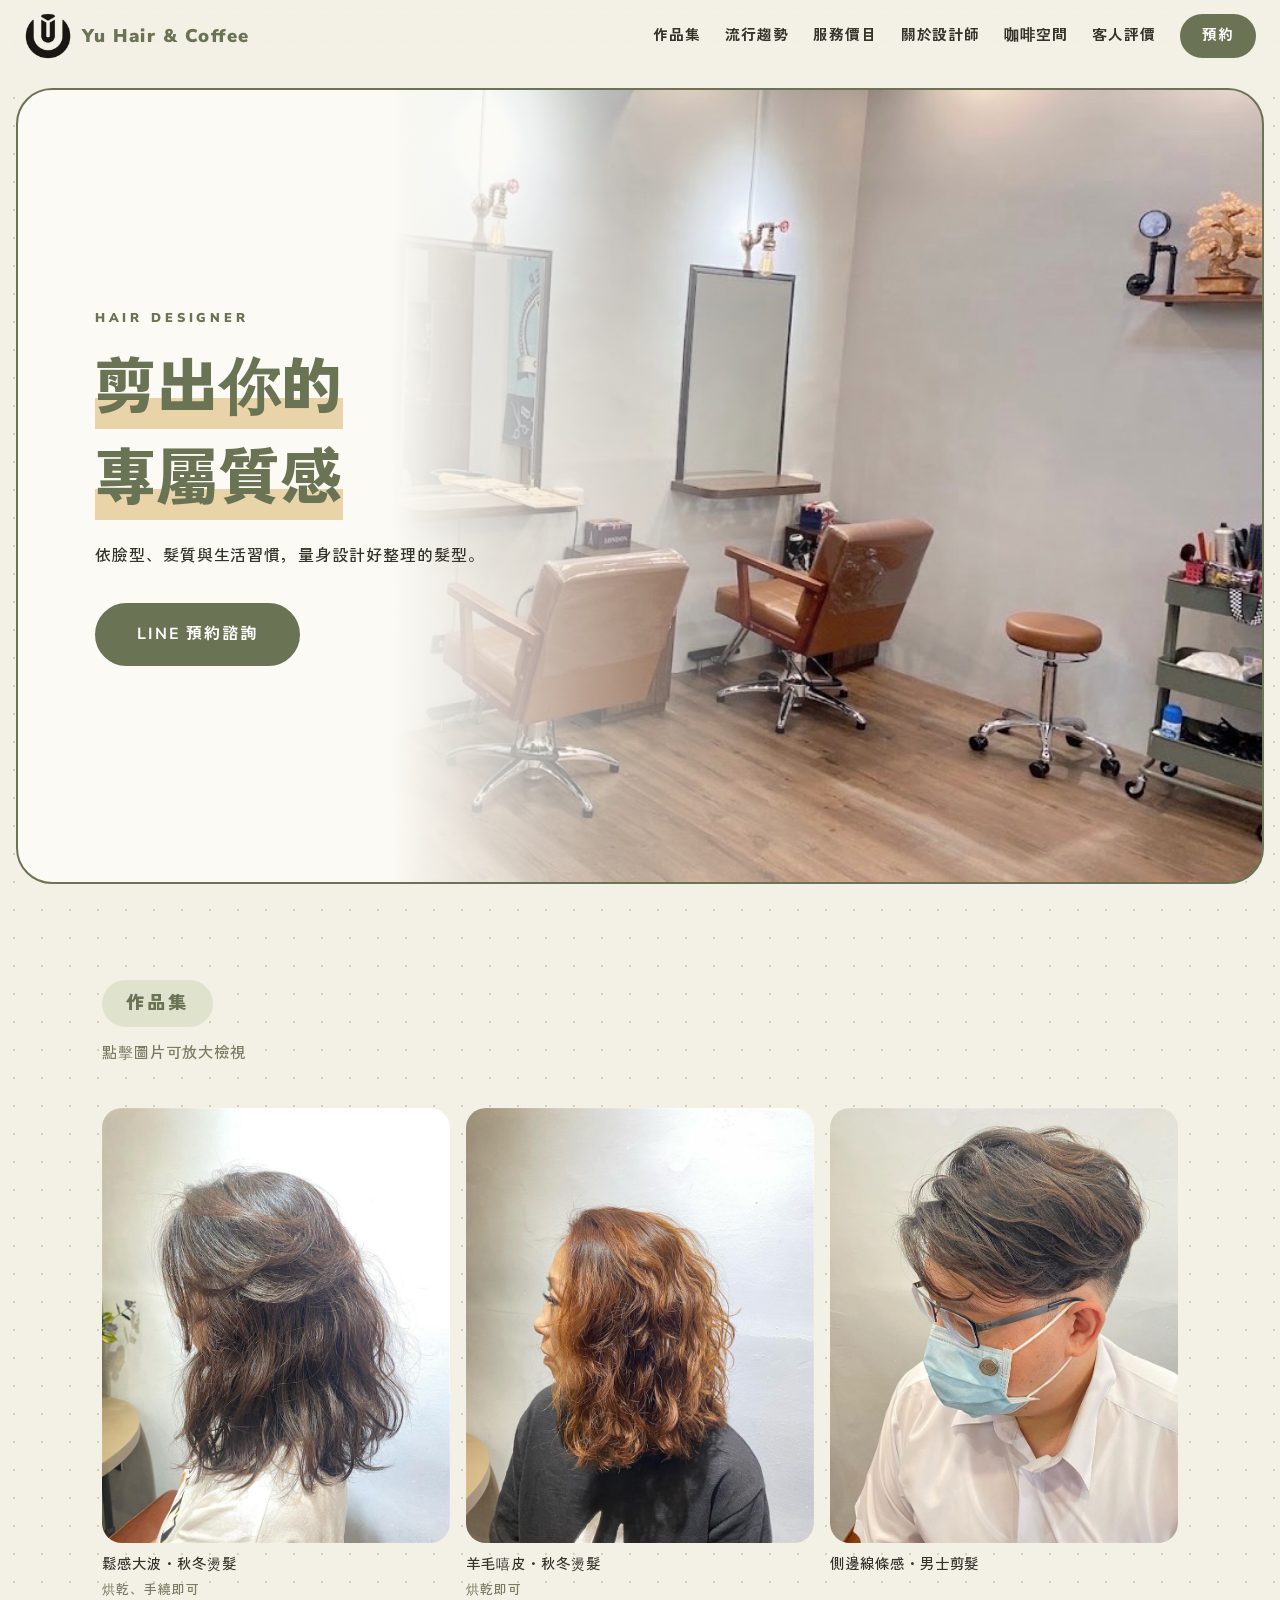
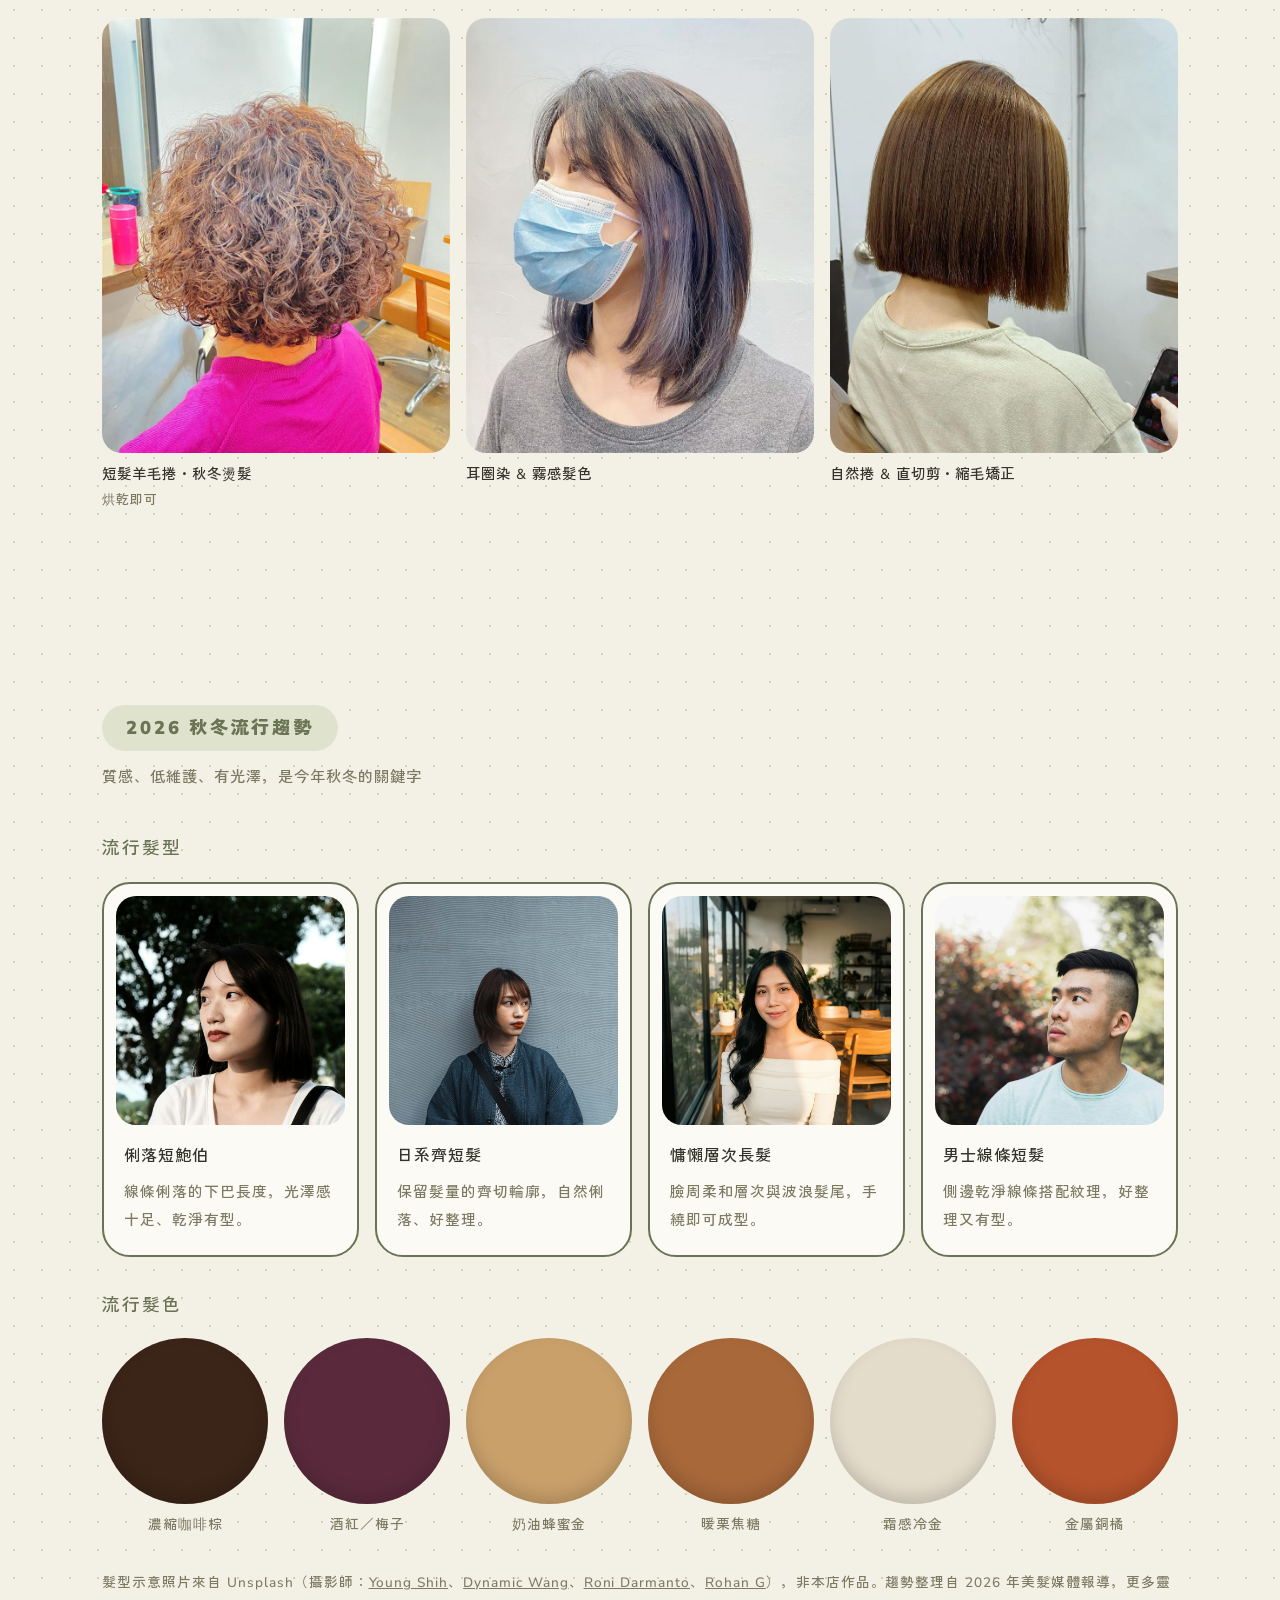
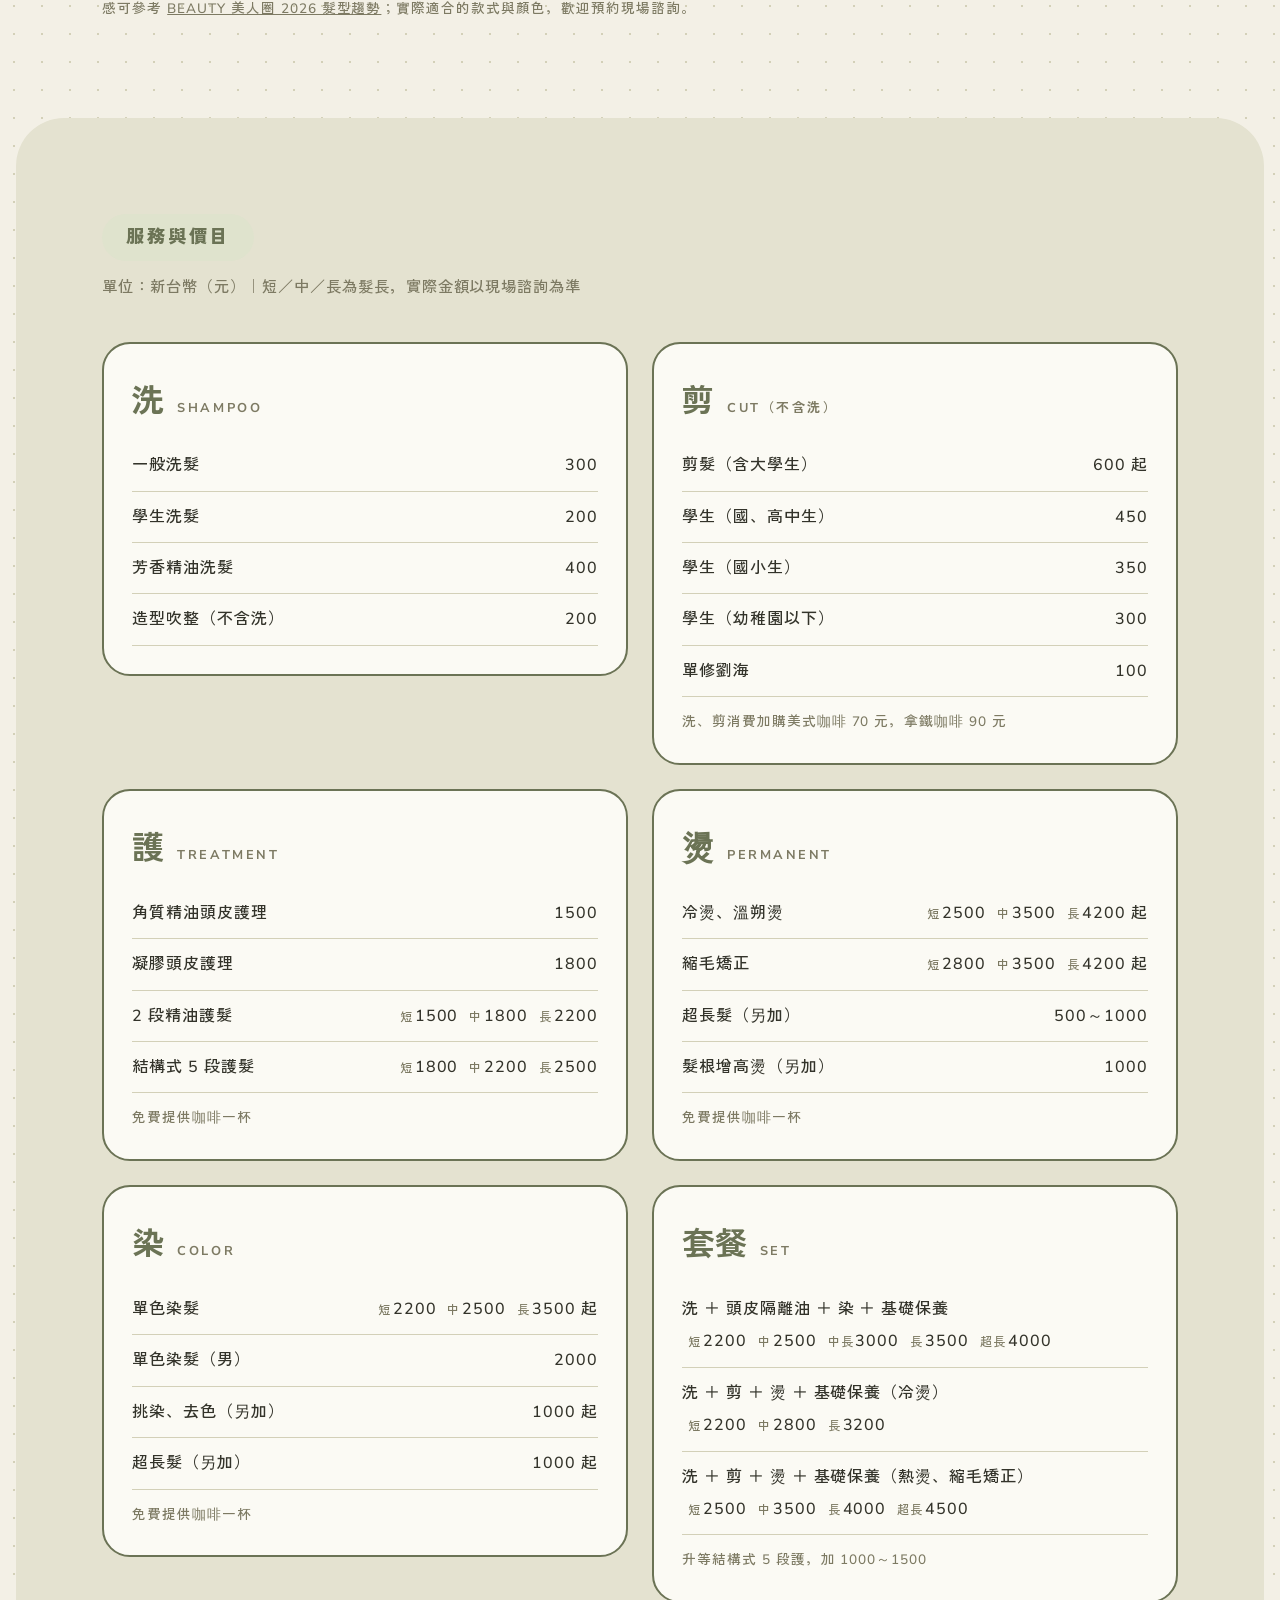
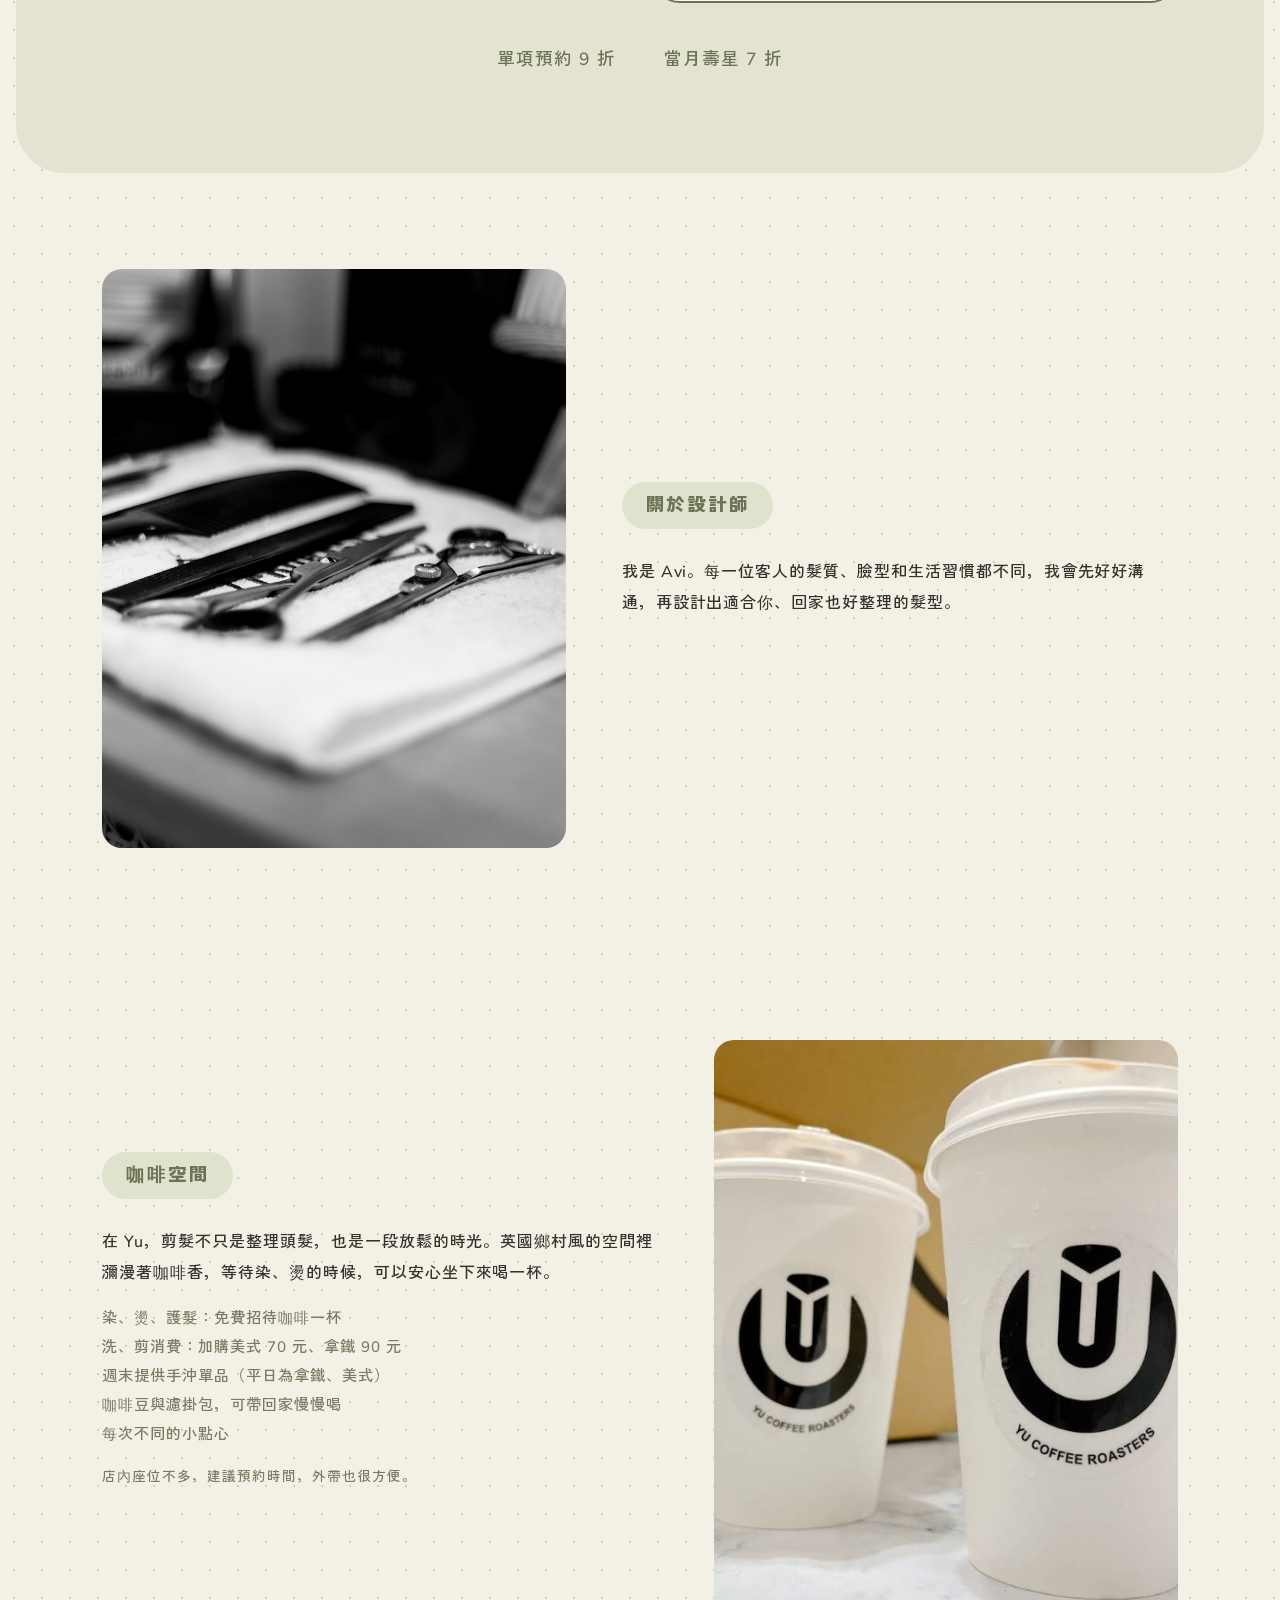
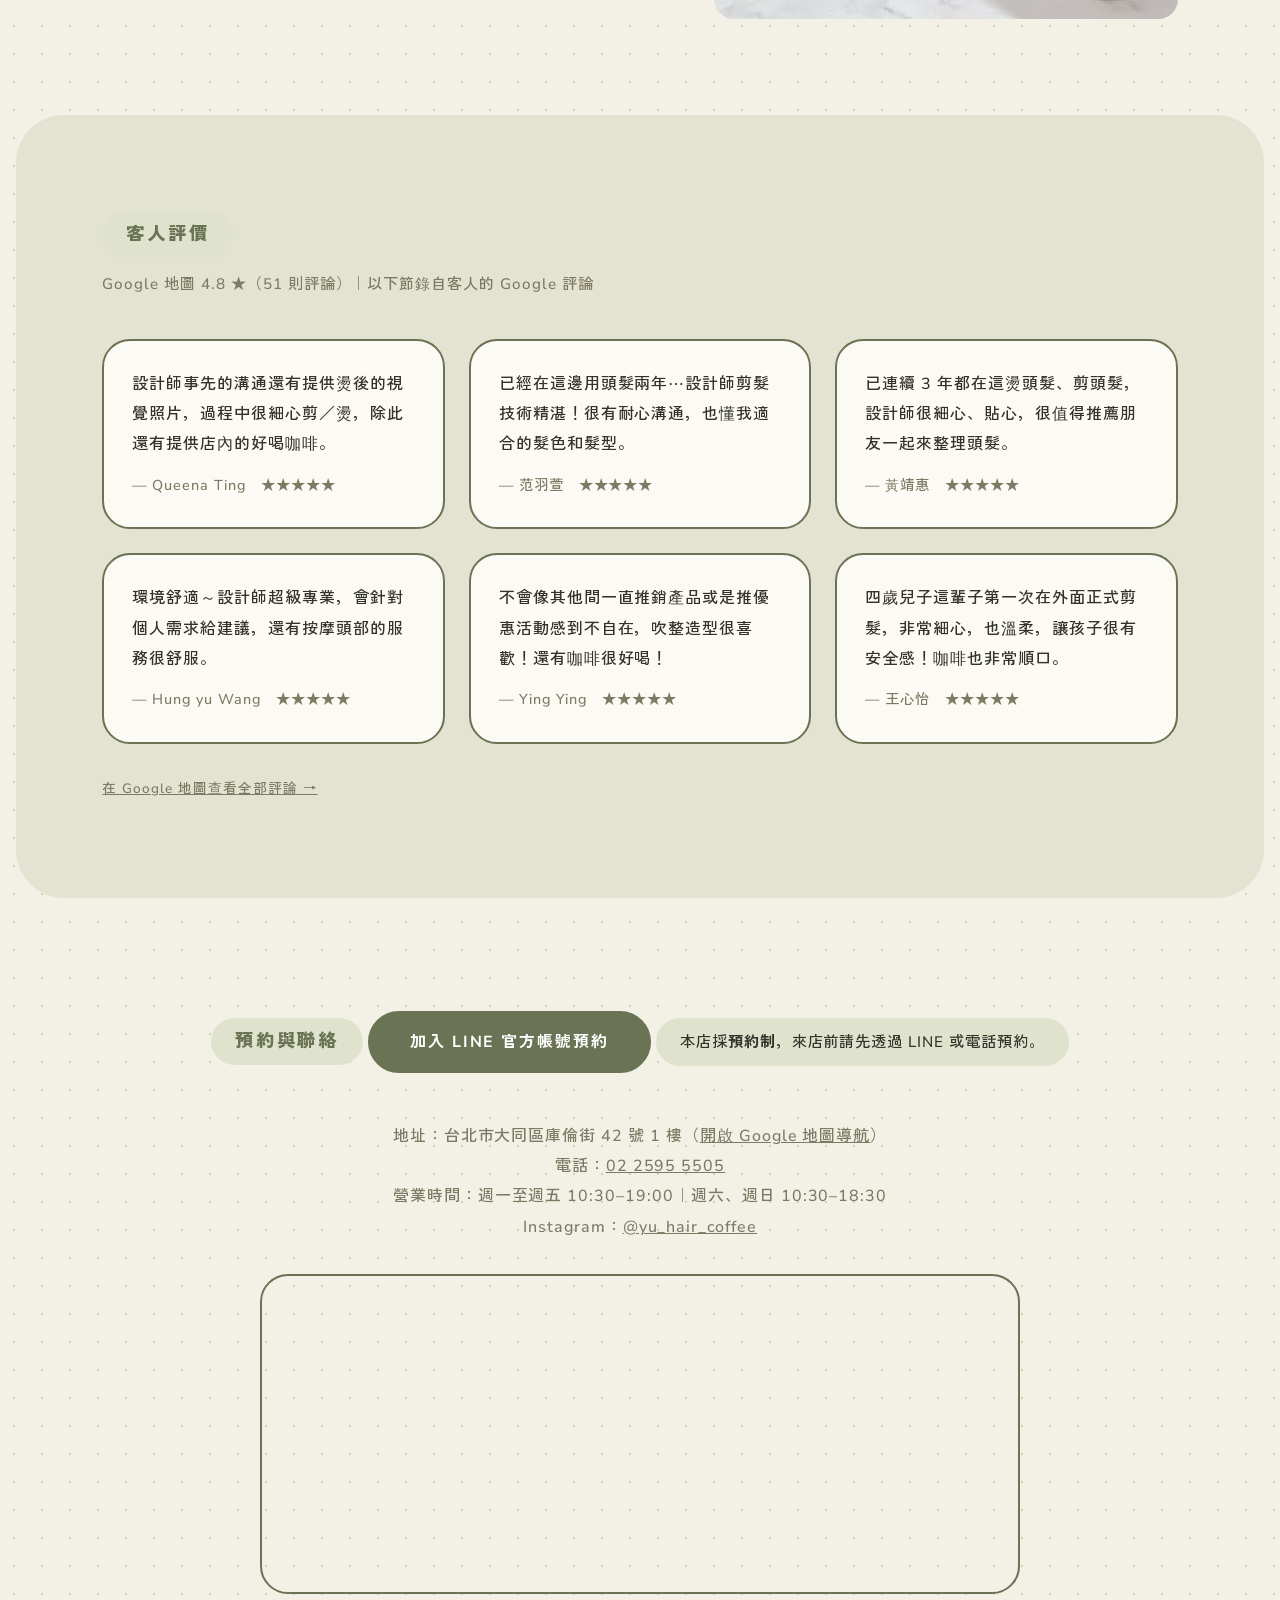
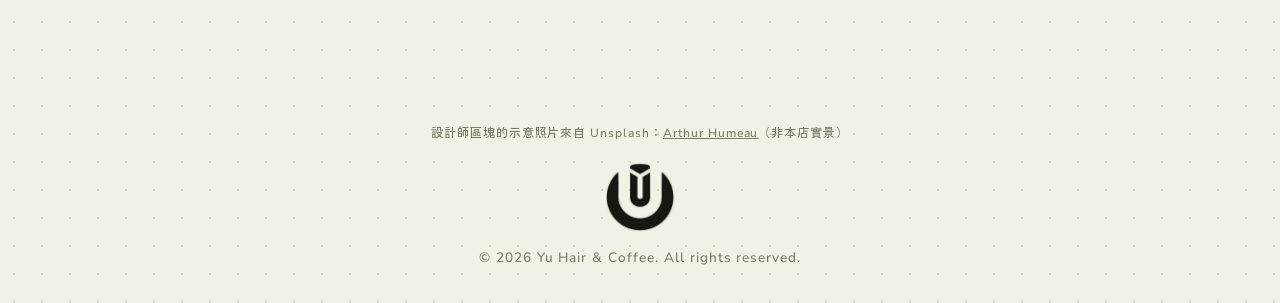
==== commit 690382ed: "Compress gallery photos, add OG tags, reservation note and map" ====
--- a/index.html
+++ b/index.html
@@ -4,7 +4,14 @@
   <meta charset="UTF-8">
   <meta name="viewport" content="width=device-width, initial-scale=1">
   <title>Yu Hair & Coffee | 設計師 Avi</title>
-  <meta name="description" content="設計師Avi的個人作品集：剪髮、染髮、燙髮。LINE 線上預約。">
+  <meta name="description" content="Yu Hair & Coffee（台北大同區）：設計師 Avi 的剪髮、染髮、燙髮與咖啡空間。預約制，歡迎透過 LINE 預約。">
+  <meta property="og:type" content="website">
+  <meta property="og:locale" content="zh_TW">
+  <meta property="og:title" content="Yu Hair & Coffee | 設計師 Avi">
+  <meta property="og:description" content="台北大同區的美髮與咖啡複合空間。預約制，歡迎透過 LINE 預約。">
+  <meta property="og:url" content="https://bga0008.github.io/yu-hair-coffee/">
+  <meta property="og:image" content="https://bga0008.github.io/yu-hair-coffee/images/hero.jpg">
+  <meta name="twitter:card" content="summary_large_image">
   <link rel="icon" href="images/logo.jpg">
   <link rel="preconnect" href="https://fonts.googleapis.com">
   <link rel="preconnect" href="https://fonts.gstatic.com" crossorigin>
@@ -195,12 +202,14 @@
   <section id="contact" class="section contact">
     <h2>預約與聯絡</h2>
     <a class="btn" href="https://line.me/R/ti/p/@070fythv" target="_blank" rel="noopener">加入 LINE 官方帳號預約</a>
+    <p class="reserve">本店採<strong>預約制</strong>，來店前請先透過 LINE 或電話預約。</p>
     <ul class="info">
-      <li>地址：台北市大同區庫倫街 42 號 1 樓</li>
+      <li>地址：台北市大同區庫倫街 42 號 1 樓（<a href="https://www.google.com/maps/search/?api=1&amp;query=YU+HAIR+%26+COFFEE+%E5%8F%B0%E5%8C%97%E5%B8%82%E5%A4%A7%E5%90%8C%E5%8D%80%E5%BA%AB%E5%80%AB%E8%A1%9742%E8%99%9F" target="_blank" rel="noopener">開啟 Google 地圖導航</a>）</li>
       <li>電話：<a href="tel:0225955505">02 2595 5505</a></li>
       <li>營業時間：週一至週五 10:30–19:00｜週六、週日 10:30–18:30</li>
       <li>Instagram：<a href="https://instagram.com/yu_hair_coffee?igshid=YmMyMTA2M2Y=" target="_blank" rel="noopener">@yu_hair_coffee</a></li>
     </ul>
+    <iframe class="map" title="Yu Hair &amp; Coffee 地圖位置" loading="lazy" referrerpolicy="no-referrer-when-downgrade" src="https://www.google.com/maps?q=%E5%8F%B0%E5%8C%97%E5%B8%82%E5%A4%A7%E5%90%8C%E5%8D%80%E5%BA%AB%E5%80%AB%E8%A1%97%2042%20%E8%99%9F&amp;output=embed"></iframe>
   </section>
 
 </main>
--- a/style.css
+++ b/style.css
@@ -118,7 +118,9 @@
 
 .contact { text-align: center; }
 .contact h2 { margin-bottom: 32px; }
-.info { list-style: none; margin-top: 32px; color: var(--muted); }
+.reserve { margin-top: 24px; padding: 10px 24px; display: inline-block; background: var(--pill); border-radius: 999px; font-size: .95rem; }
+.info { list-style: none; margin-top: 24px; color: var(--muted); }
+.map { display: block; width: 100%; max-width: 760px; height: 320px; margin: 32px auto 0; border: 2px solid var(--accent); border-radius: var(--radius); }
 
 .credit { font-size: .75rem; margin-bottom: 16px; }
 .site-footer { text-align: center; padding: 32px 24px; font-size: .85rem; color: var(--muted); }
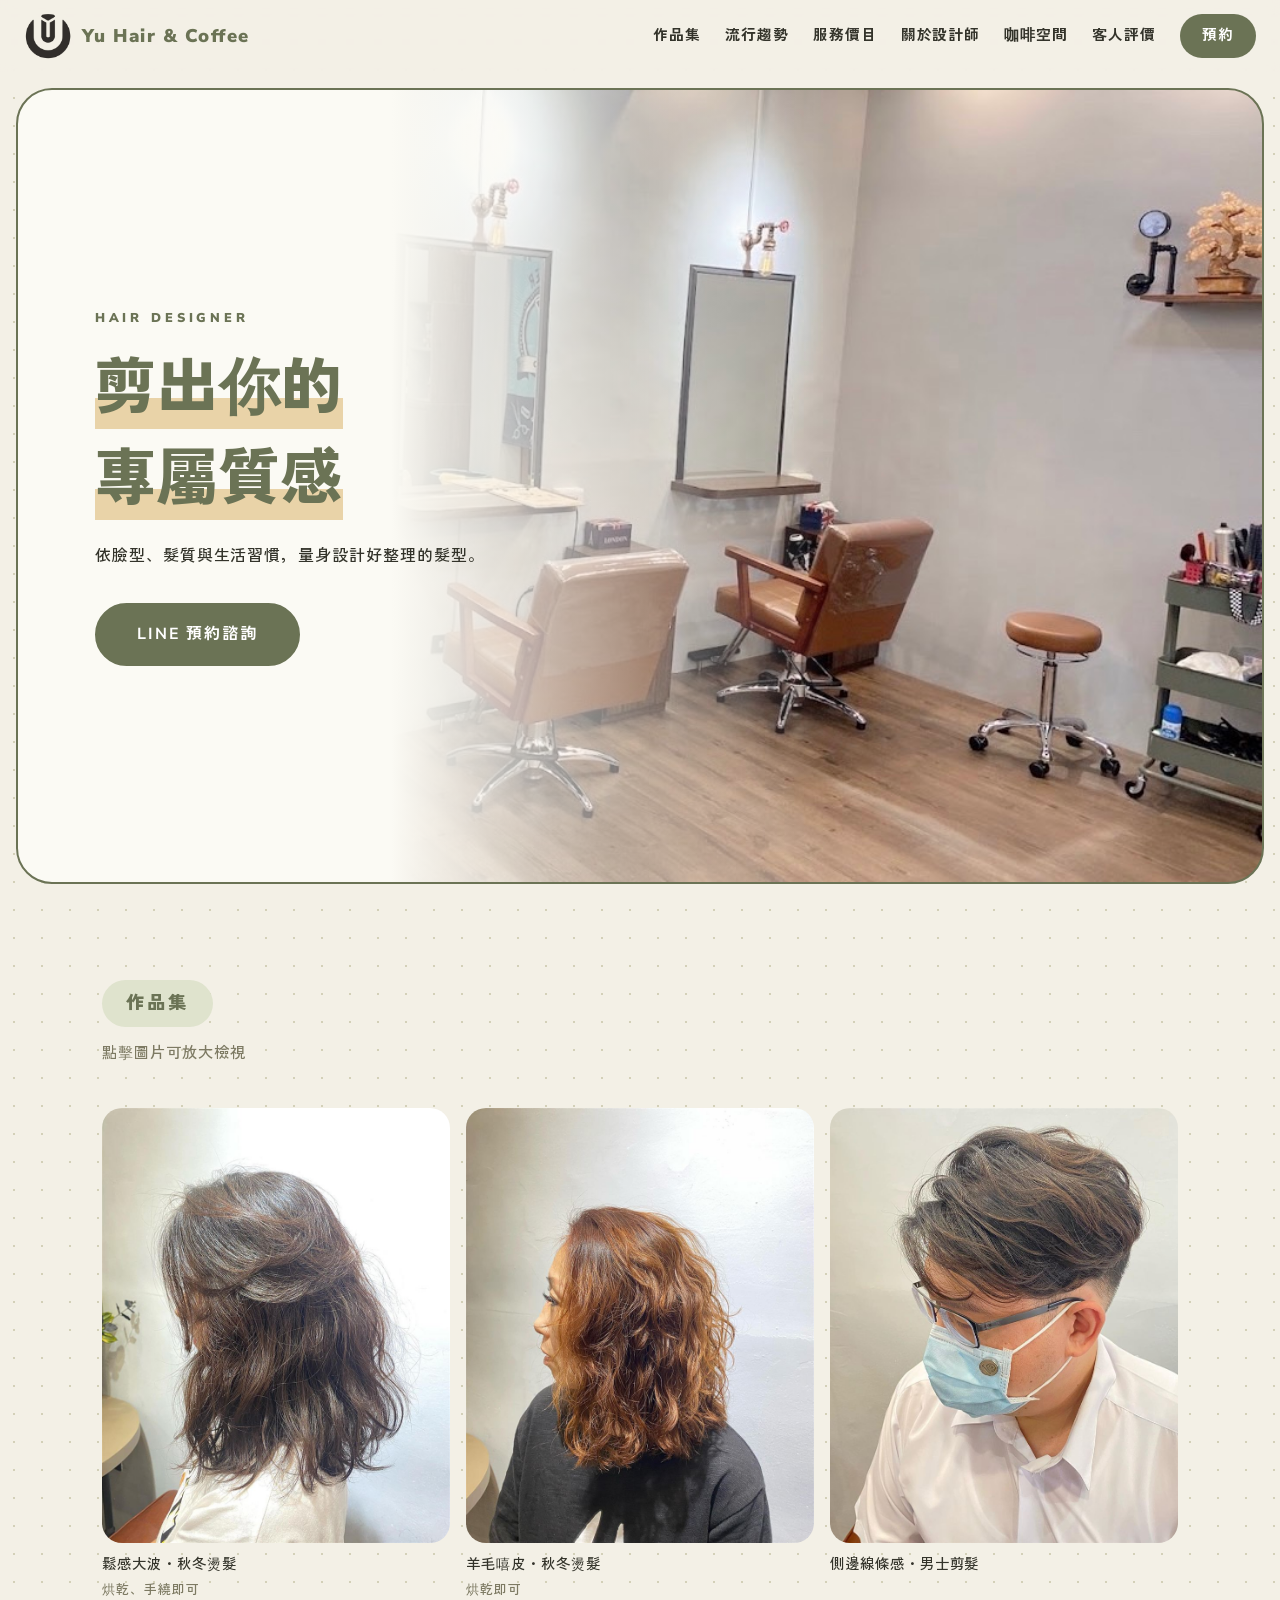
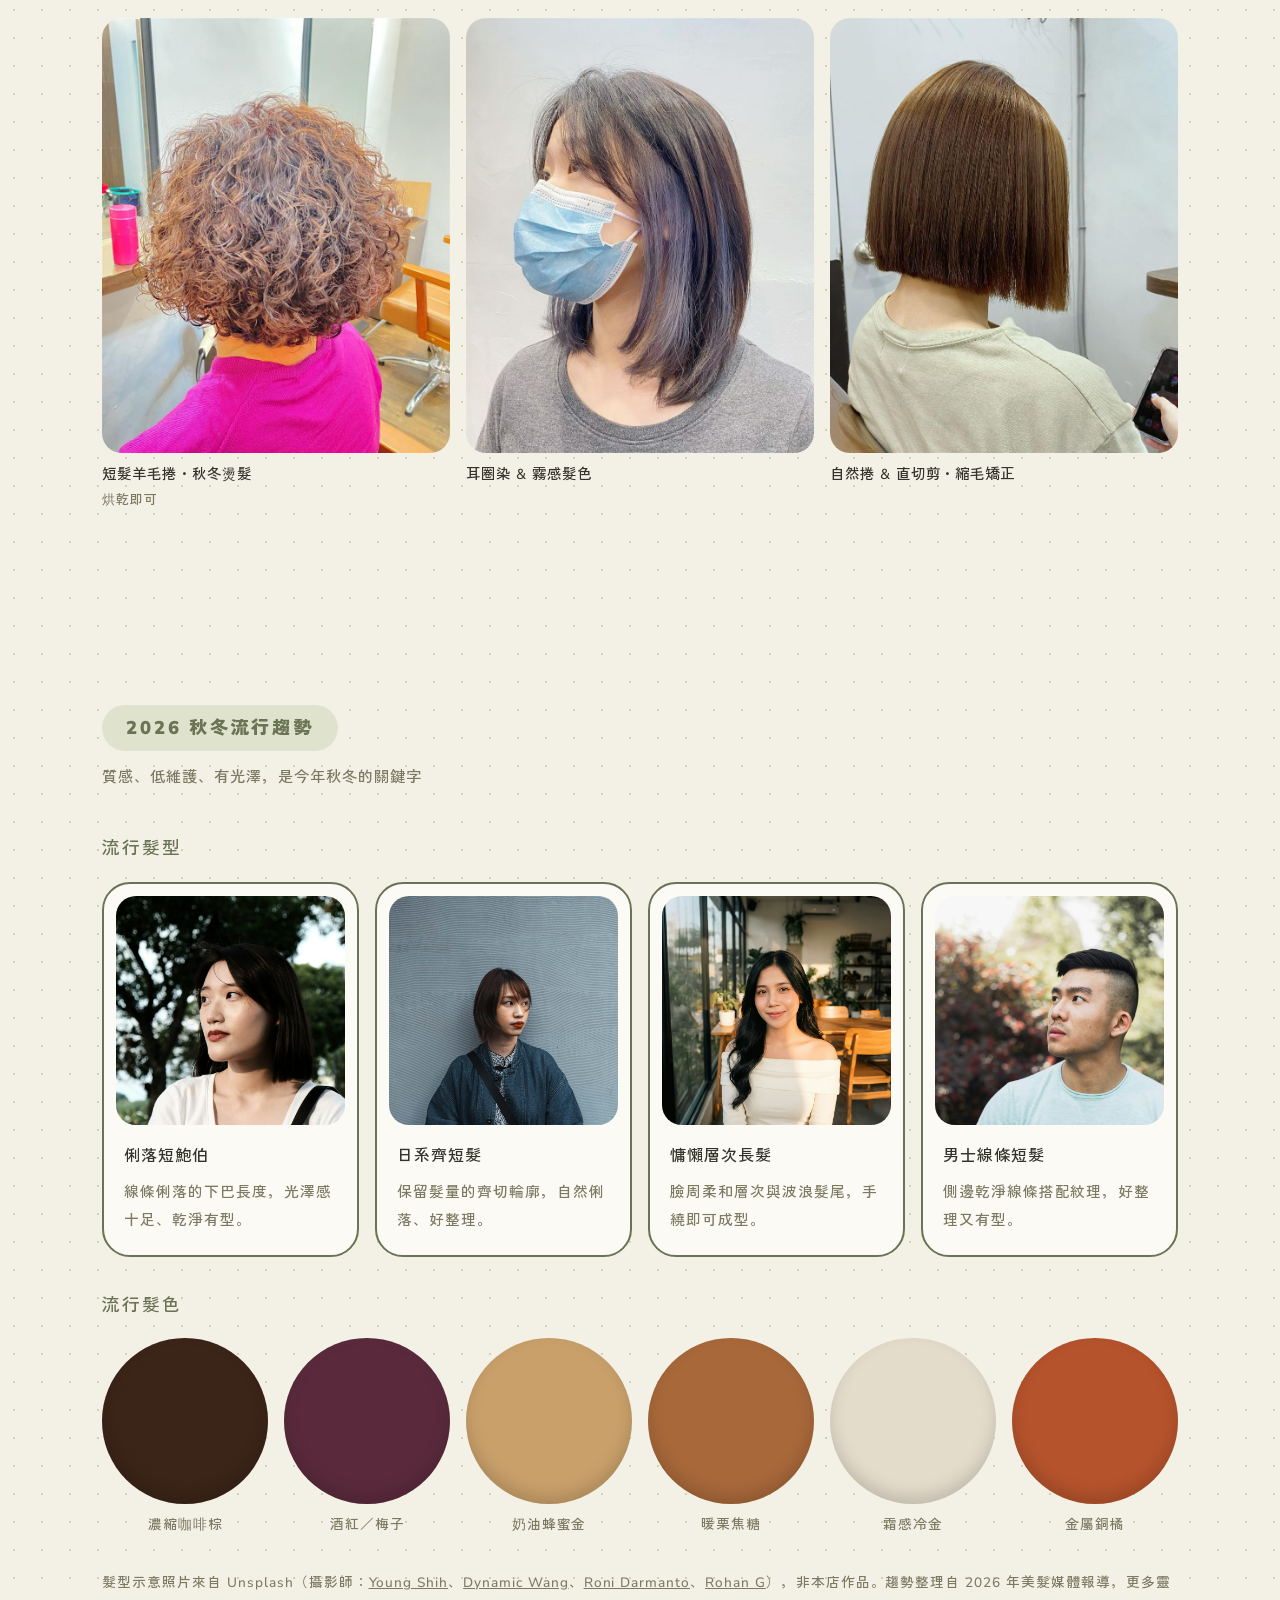
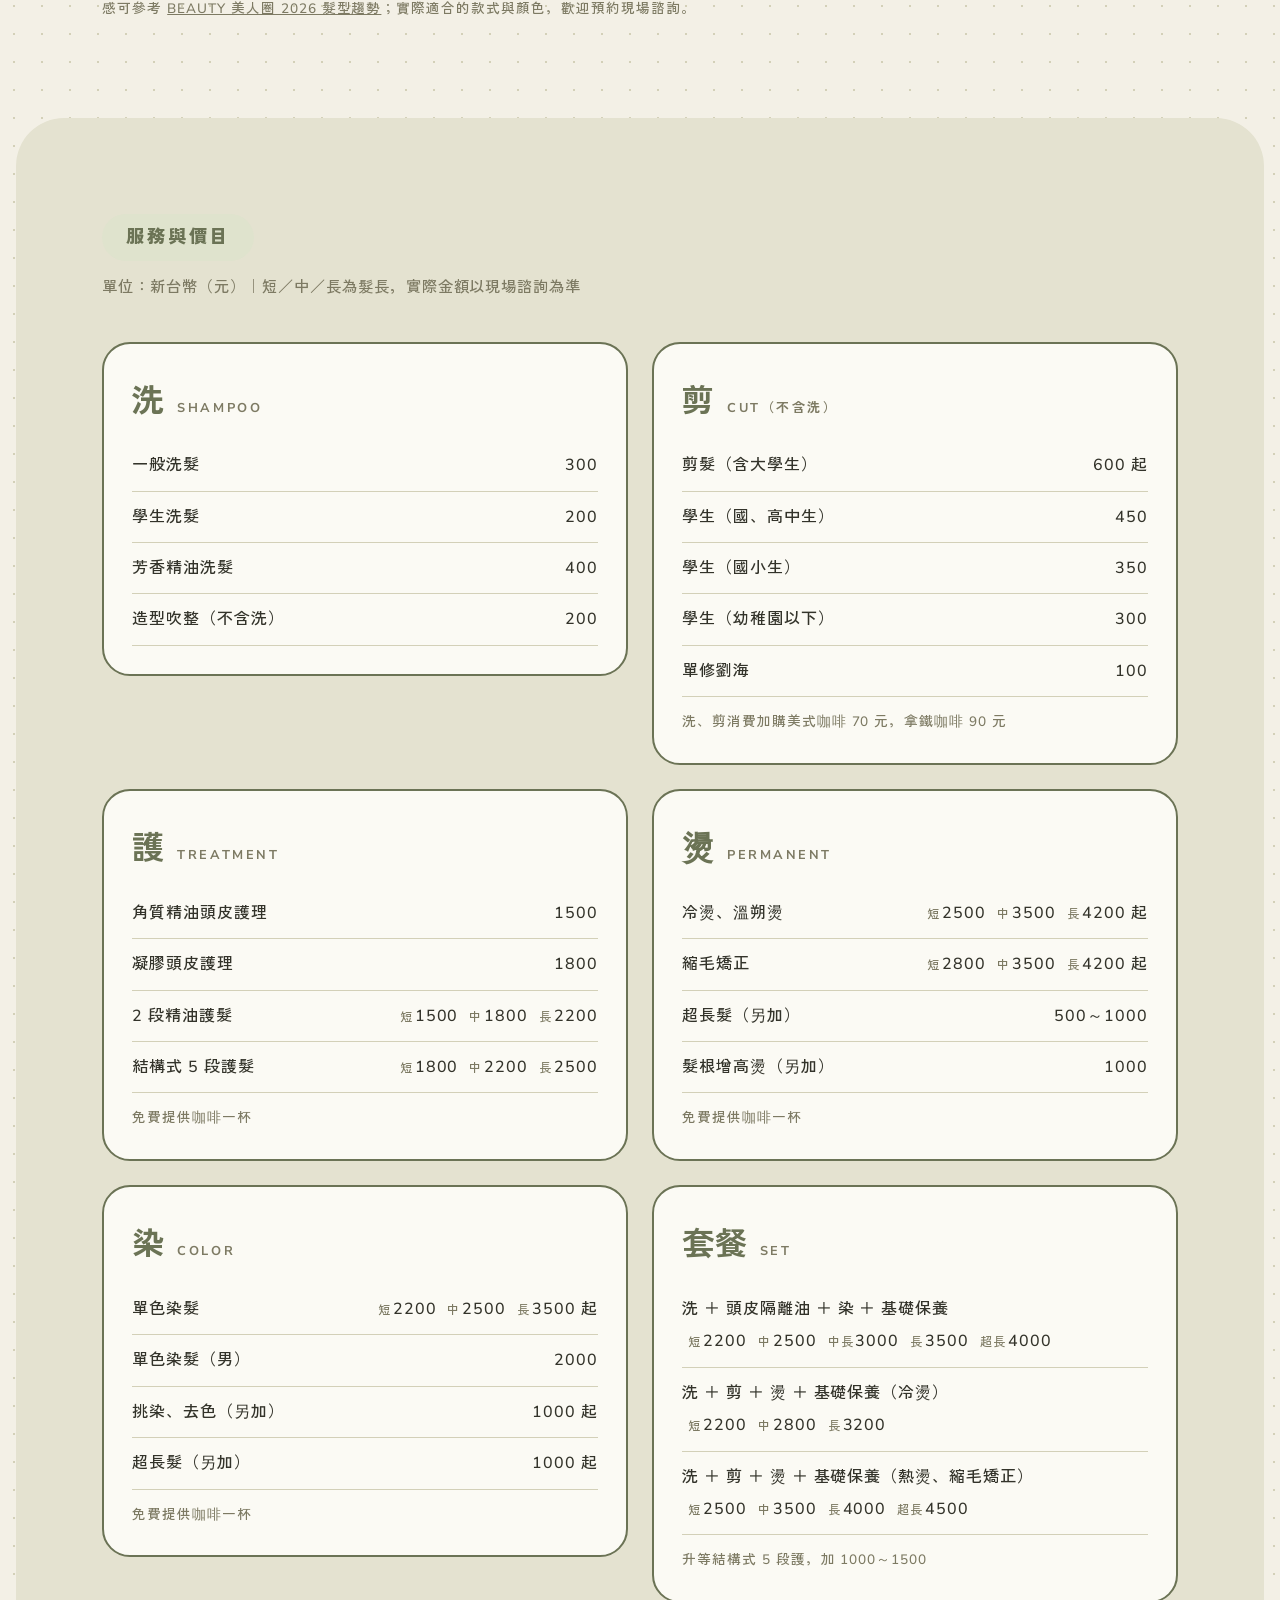
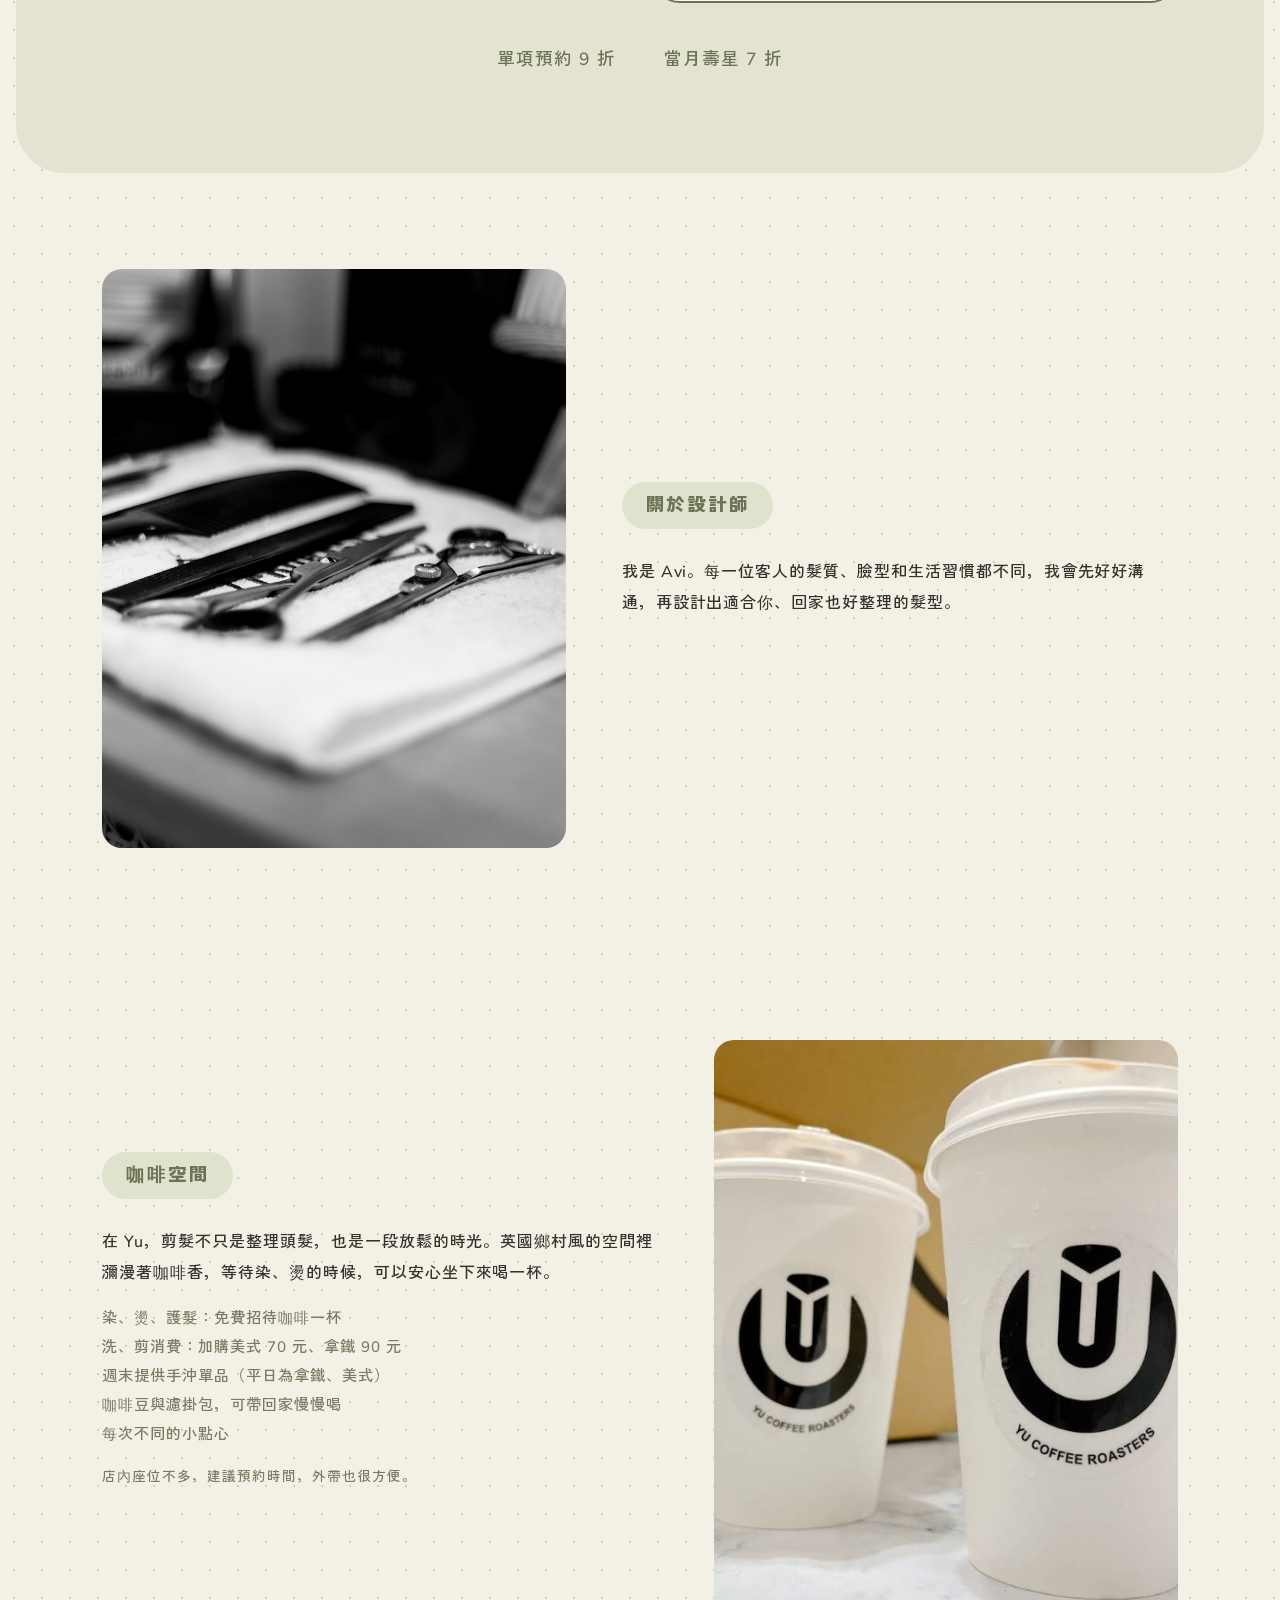
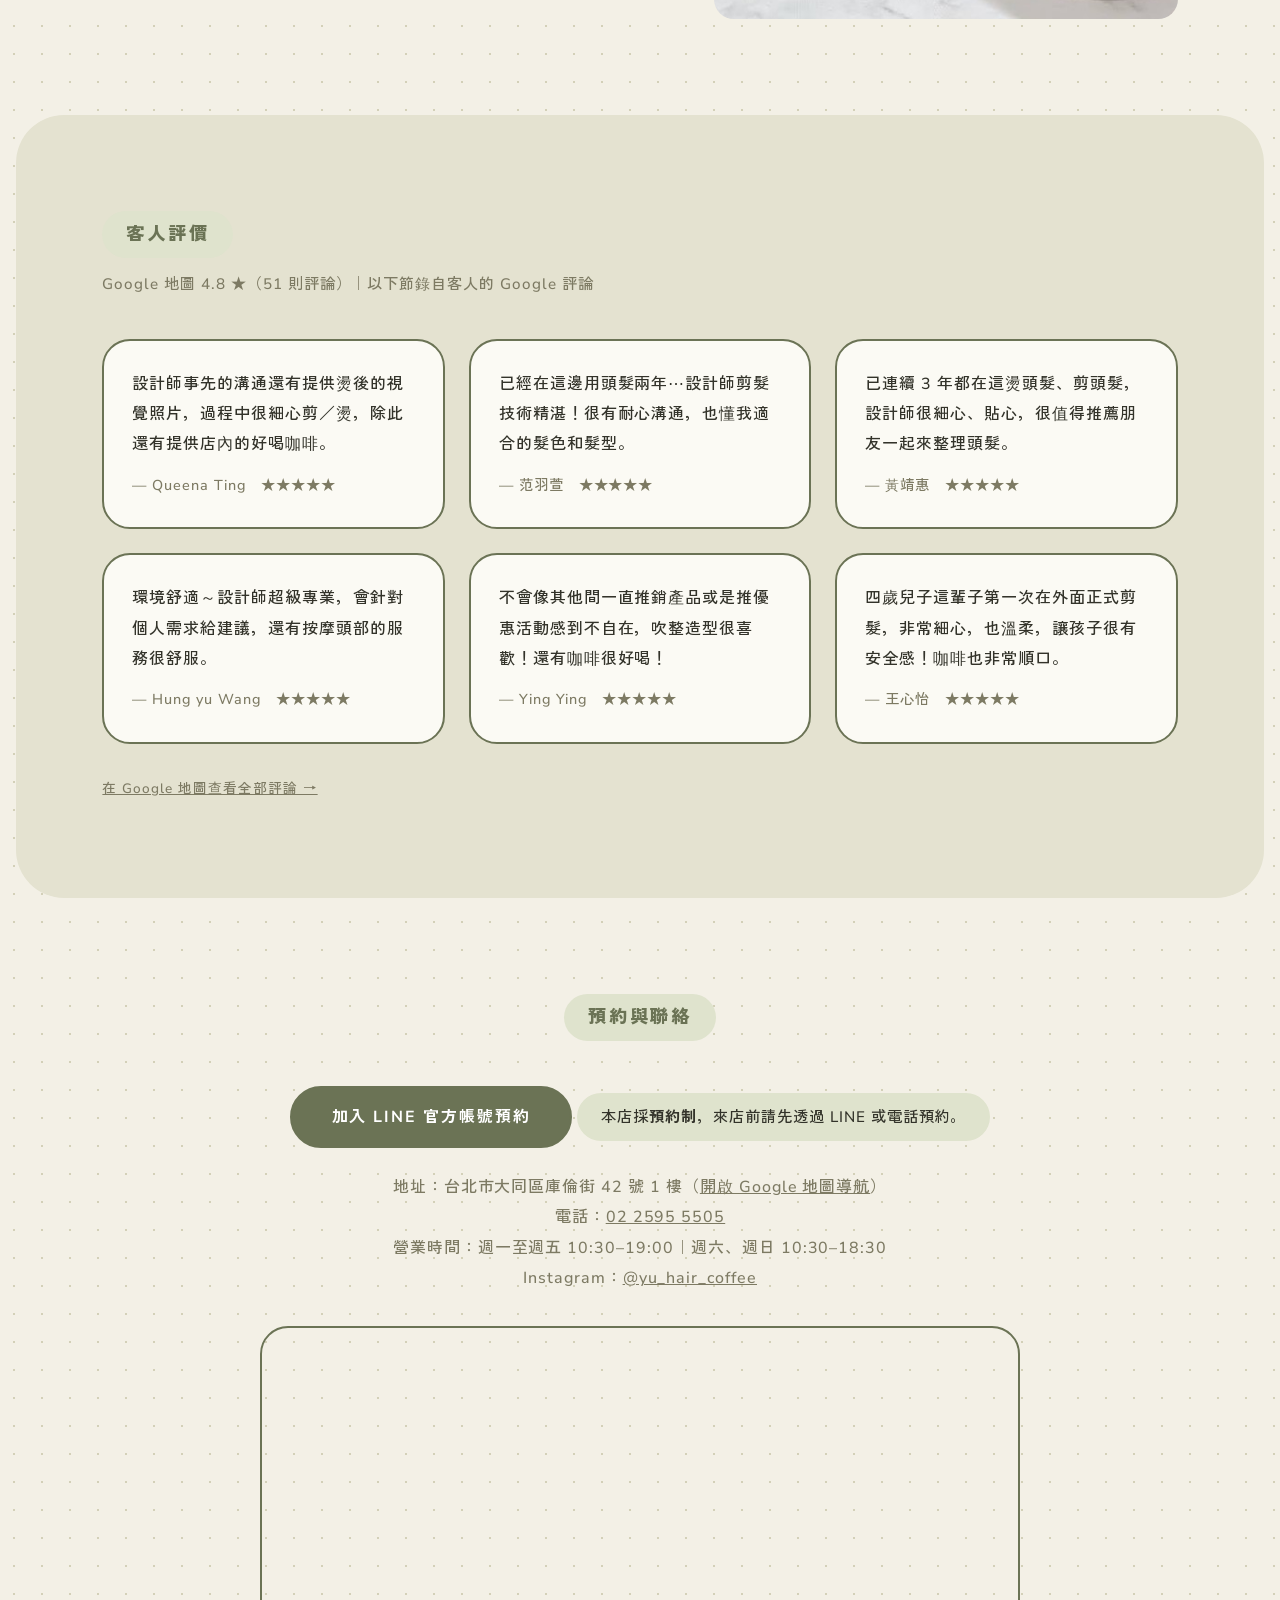
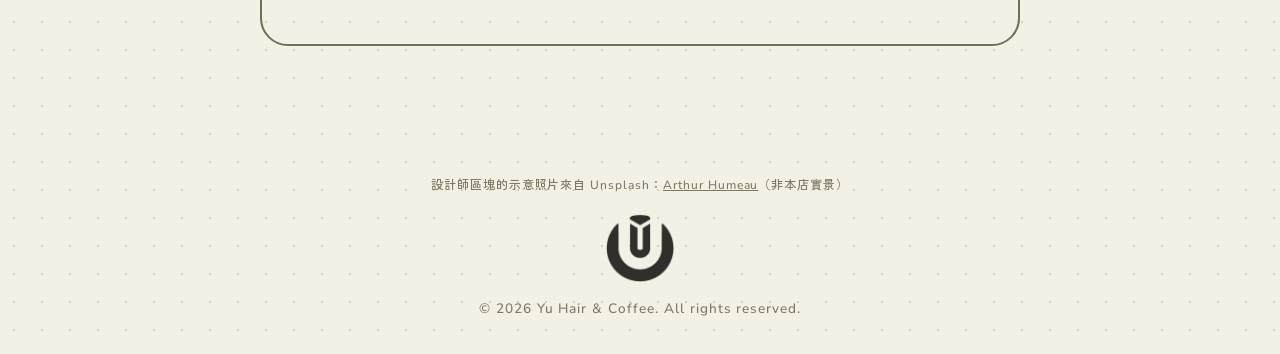
==== commit 9b8329d6: "Transparent PNG logo, fix contact heading layout" ====
--- a/index.html
+++ b/index.html
@@ -12,7 +12,7 @@
   <meta property="og:url" content="https://bga0008.github.io/yu-hair-coffee/">
   <meta property="og:image" content="https://bga0008.github.io/yu-hair-coffee/images/hero.jpg">
   <meta name="twitter:card" content="summary_large_image">
-  <link rel="icon" href="images/logo.jpg">
+  <link rel="icon" type="image/png" href="images/logo.png">
   <link rel="preconnect" href="https://fonts.googleapis.com">
   <link rel="preconnect" href="https://fonts.gstatic.com" crossorigin>
   <link href="https://fonts.googleapis.com/css2?family=Nunito+Sans:wght@500;700;900&family=Zen+Kaku+Gothic+New:wght@500;700;900&display=swap" rel="stylesheet">
@@ -21,7 +21,7 @@
 <body>
 
 <header class="site-header">
-  <a href="#top" class="logo"><img src="images/logo.jpg" alt="Yu Hair &amp; Coffee 官方 Logo"><span>Yu Hair &amp; Coffee</span></a>
+  <a href="#top" class="logo"><img src="images/logo.png" alt="Yu Hair &amp; Coffee 官方 Logo"><span>Yu Hair &amp; Coffee</span></a>
   <button class="menu-btn" aria-label="開啟選單" aria-expanded="false">☰</button>
   <nav class="nav" id="nav">
     <a href="#works">作品集</a>
@@ -214,7 +214,7 @@
 
 </main>
 
-<footer class="site-footer"><p class="credit">設計師區塊的示意照片來自 Unsplash：<a href="https://unsplash.com/photos/gray-stainless-steel-scissors-on-towel-pu20JkUx--A" target="_blank" rel="noopener">Arthur Humeau</a>（非本店實景）</p><img class="footer-logo" src="images/logo.jpg" alt="Yu Hair &amp; Coffee Logo">© 2026 Yu Hair &amp; Coffee. All rights reserved.</footer>
+<footer class="site-footer"><p class="credit">設計師區塊的示意照片來自 Unsplash：<a href="https://unsplash.com/photos/gray-stainless-steel-scissors-on-towel-pu20JkUx--A" target="_blank" rel="noopener">Arthur Humeau</a>（非本店實景）</p><img class="footer-logo" src="images/logo.png" alt="Yu Hair &amp; Coffee Logo">© 2026 Yu Hair &amp; Coffee. All rights reserved.</footer>
 
 <div class="lightbox" id="lightbox" hidden><img alt=""></div>
 
--- a/style.css
+++ b/style.css
@@ -30,8 +30,8 @@
   padding: 0 24px; background: rgba(243,240,230,.94); backdrop-filter: blur(6px);
 }
 .logo { display: flex; align-items: center; gap: 10px; font-size: 1.15rem; letter-spacing: .08em; text-decoration: none; font-weight: 900; color: var(--accent); }
-.logo img { height: 48px; width: 48px; border-radius: 0; mix-blend-mode: multiply; }
-.footer-logo { height: 72px; width: 72px; margin: 0 auto 12px; border-radius: 0; mix-blend-mode: multiply; }
+.logo img { height: 48px; width: 48px; border-radius: 0; }
+.footer-logo { height: 72px; width: 72px; margin: 0 auto 12px; border-radius: 0; }
 .nav { display: flex; gap: 24px; align-items: center; }
 .nav a { text-decoration: none; font-size: .92rem; font-weight: 700; color: var(--text); }
 .nav a:hover { color: var(--accent); }
@@ -117,7 +117,7 @@
 cite { display: block; margin-top: 12px; color: var(--muted); font-style: normal; font-size: .9rem; }
 
 .contact { text-align: center; }
-.contact h2 { margin-bottom: 32px; }
+.contact h2 { display: block; width: fit-content; margin: 0 auto 28px; }
 .reserve { margin-top: 24px; padding: 10px 24px; display: inline-block; background: var(--pill); border-radius: 999px; font-size: .95rem; }
 .info { list-style: none; margin-top: 24px; color: var(--muted); }
 .map { display: block; width: 100%; max-width: 760px; height: 320px; margin: 32px auto 0; border: 2px solid var(--accent); border-radius: var(--radius); }
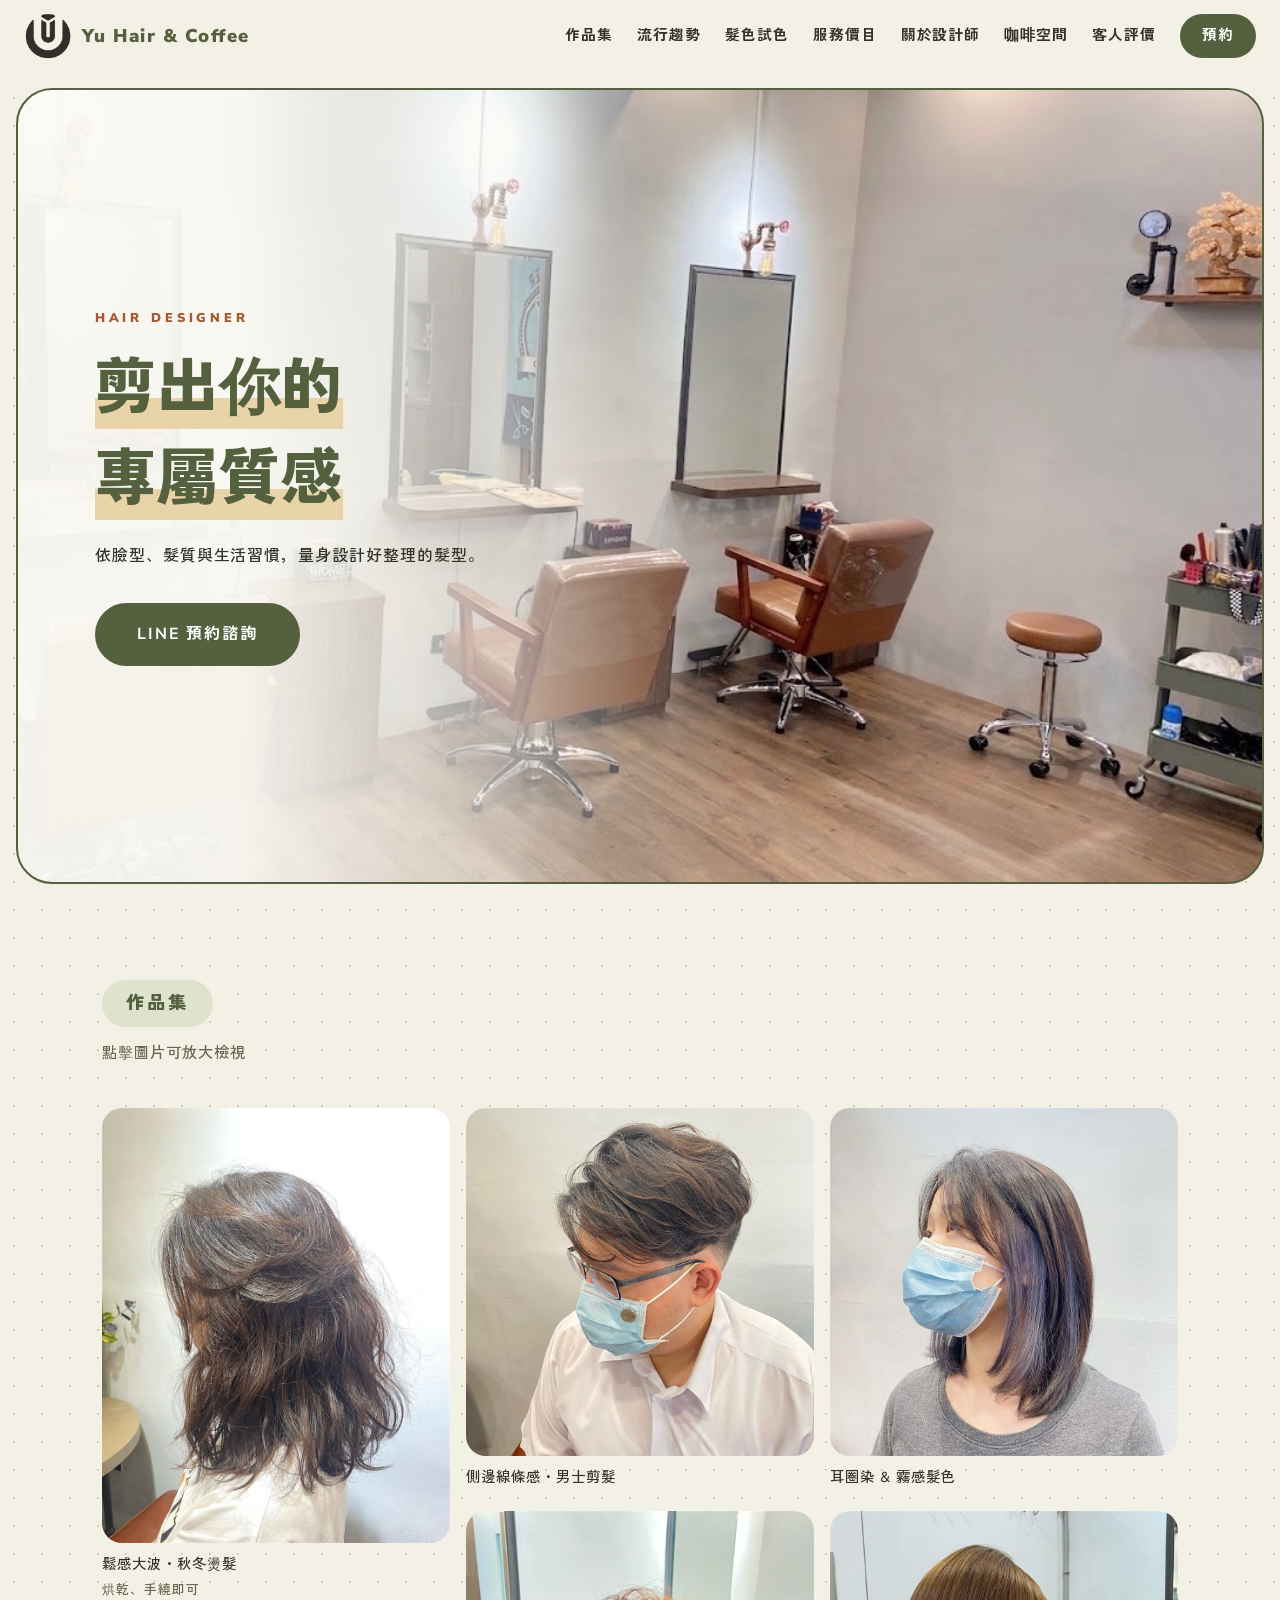
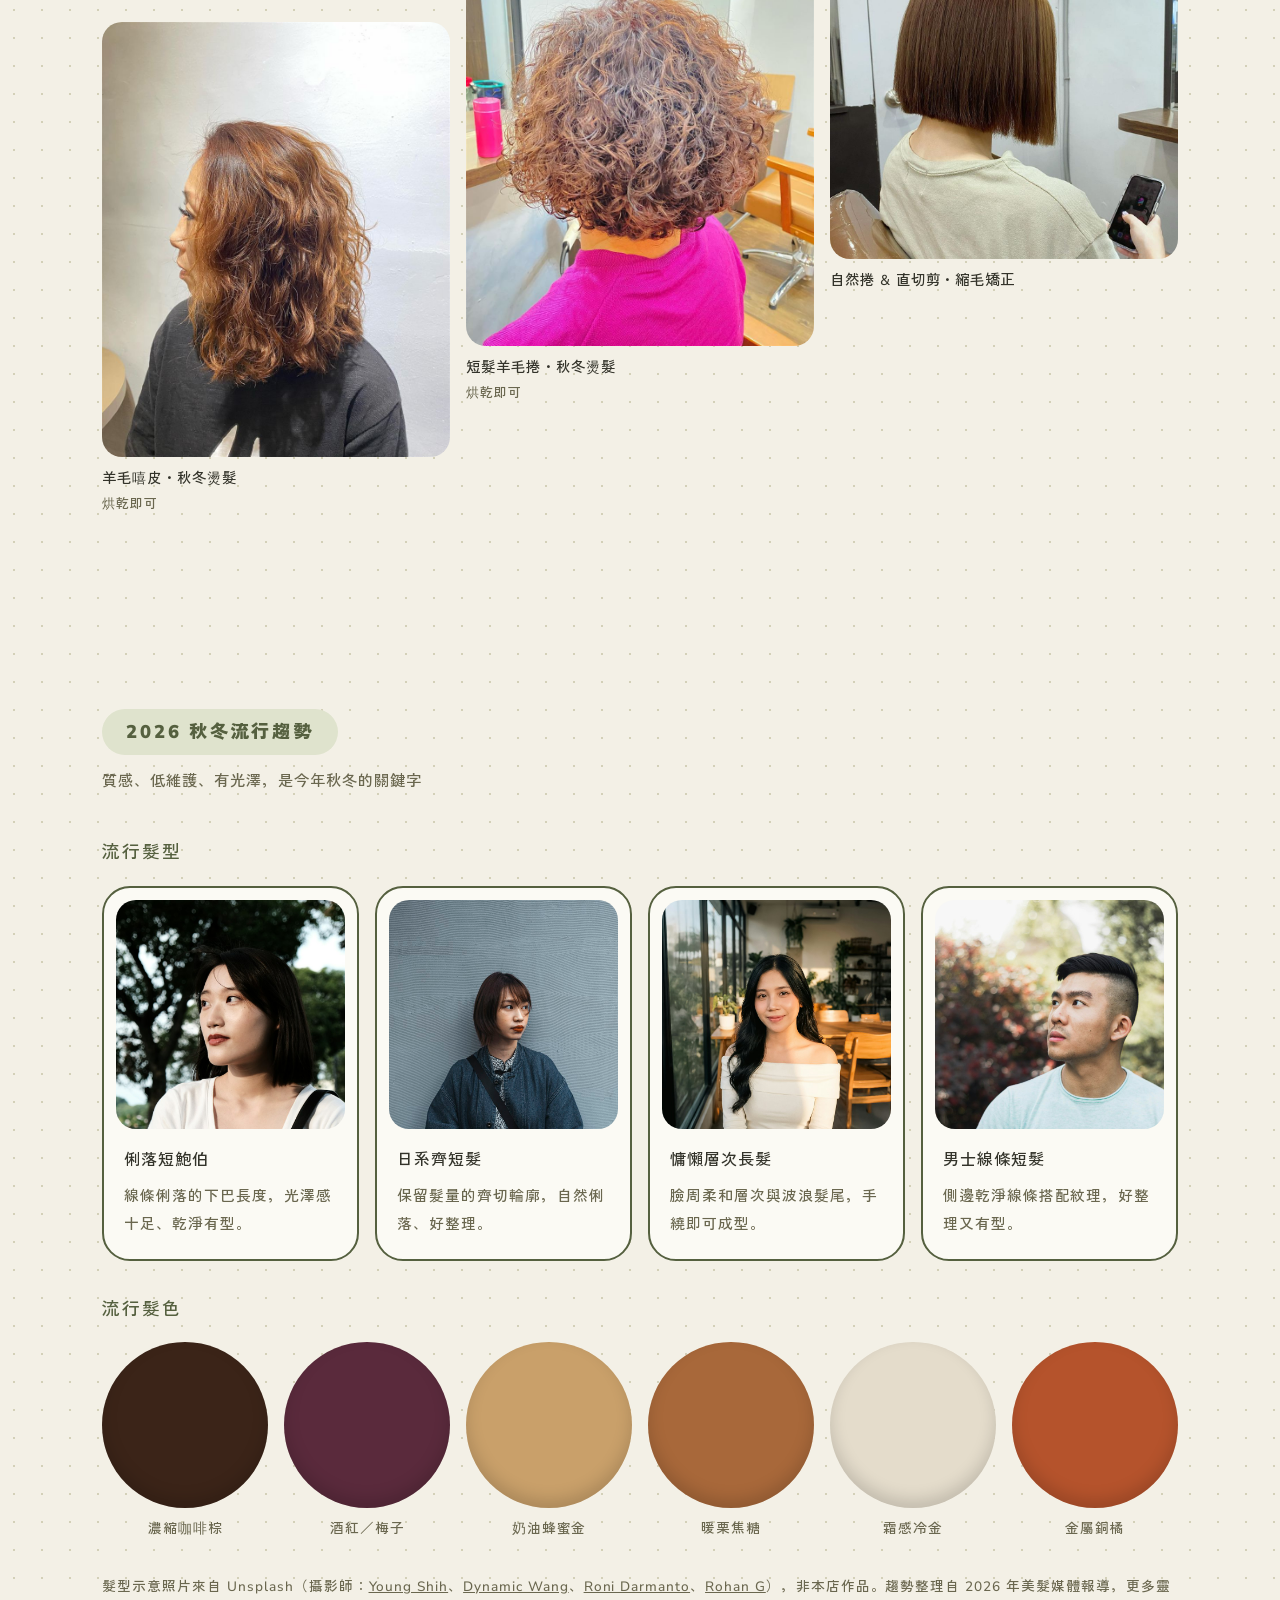
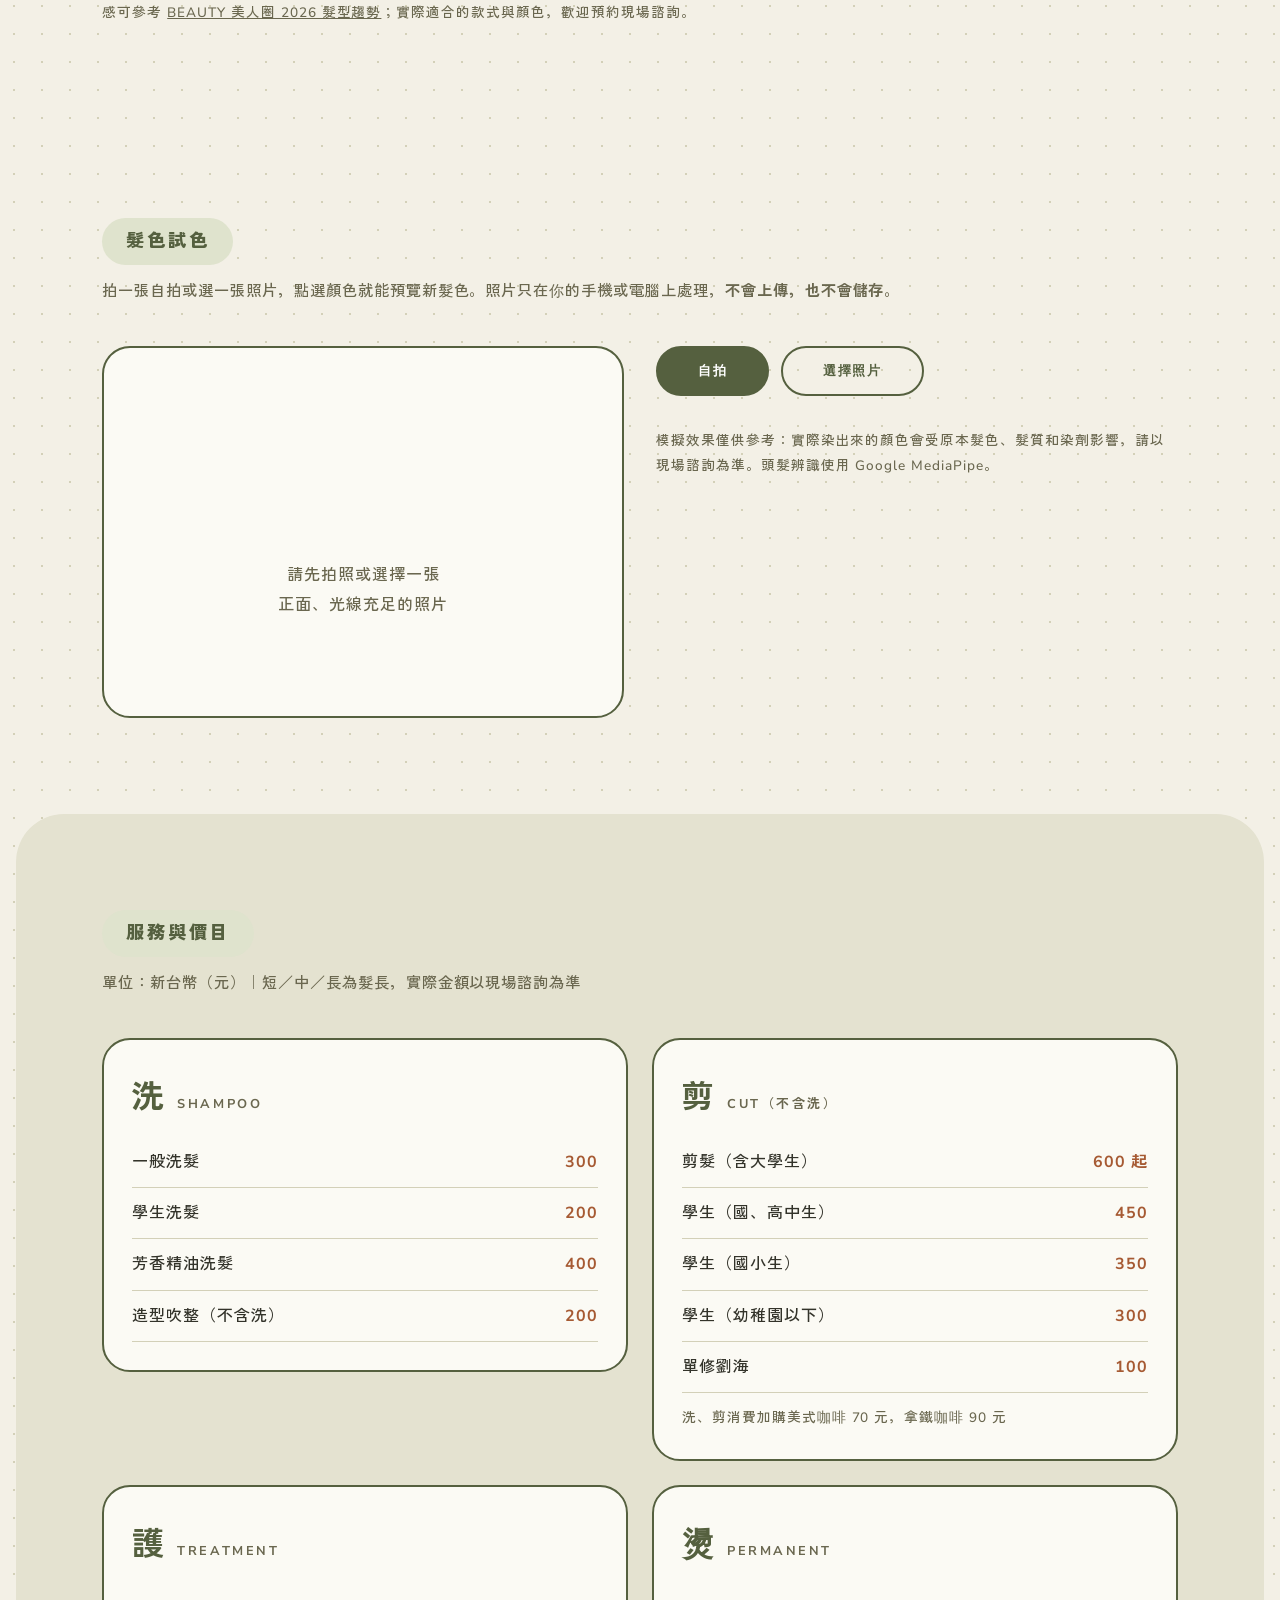
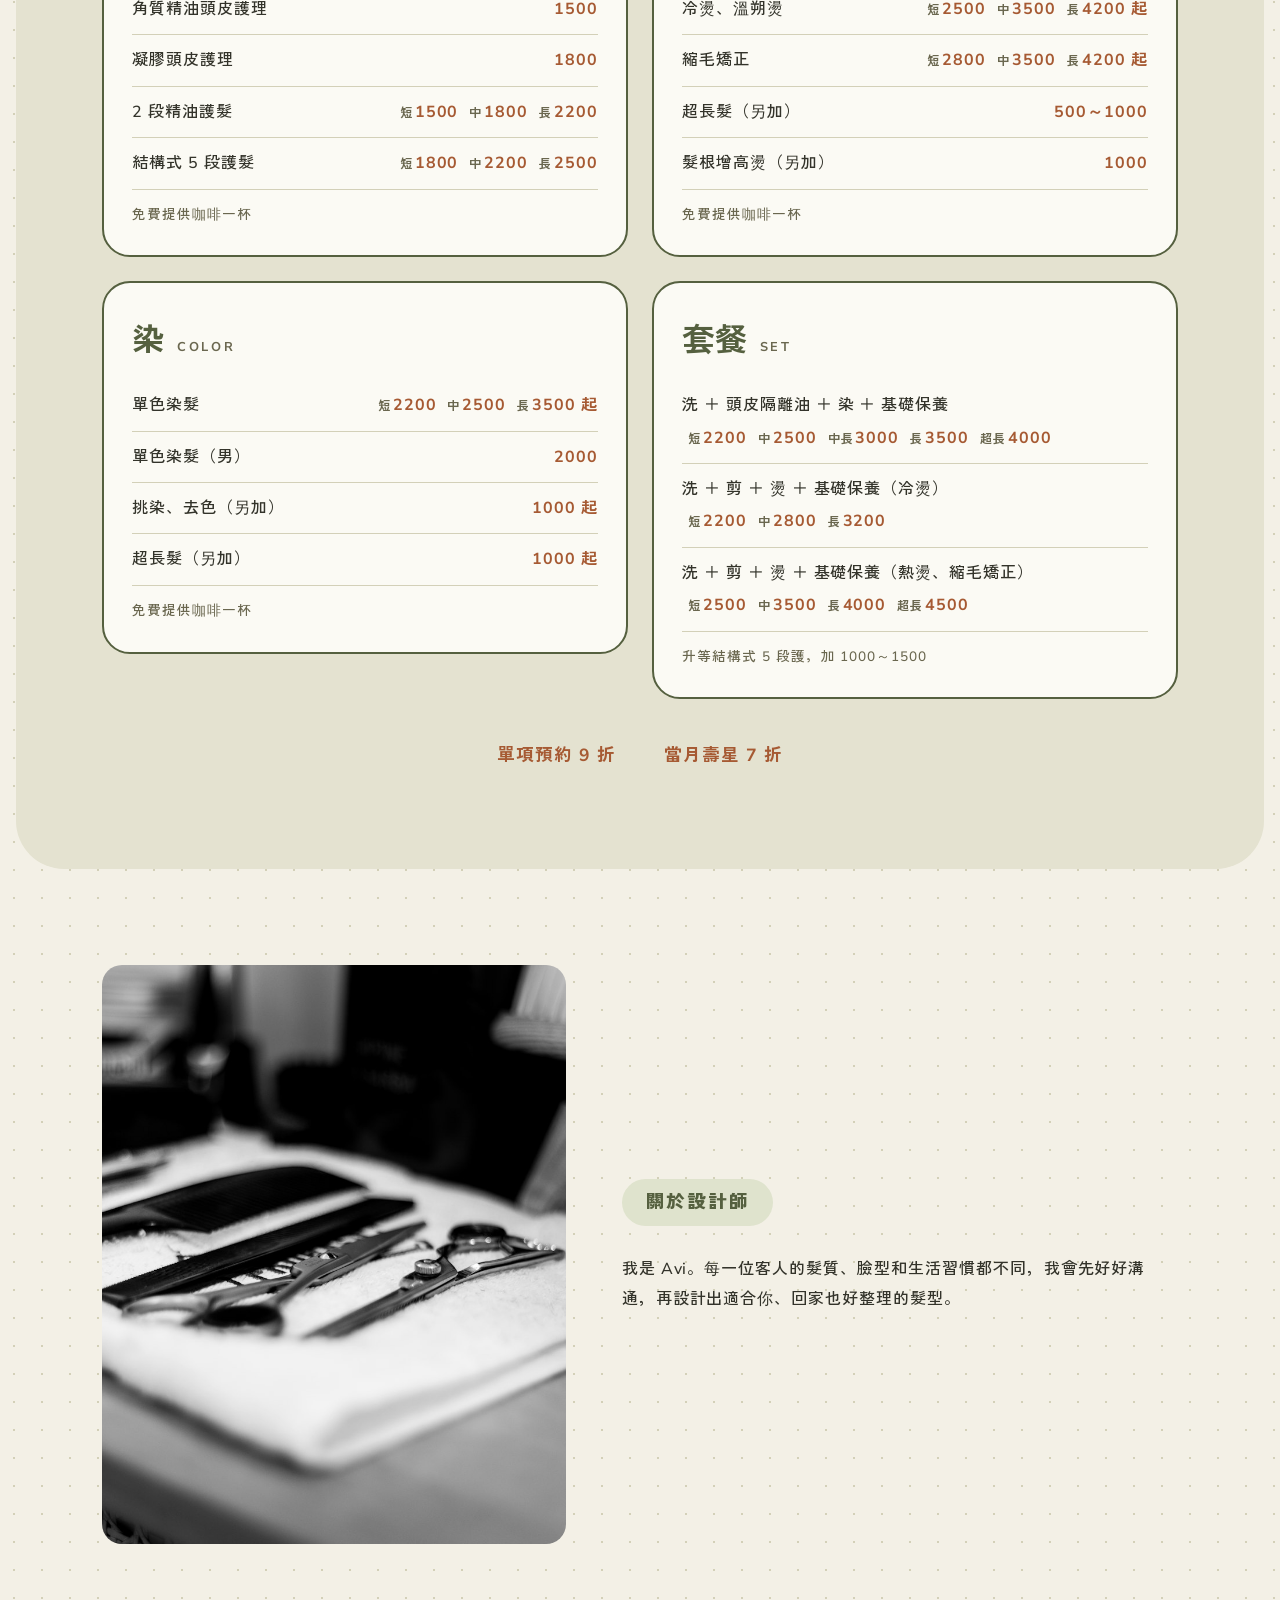
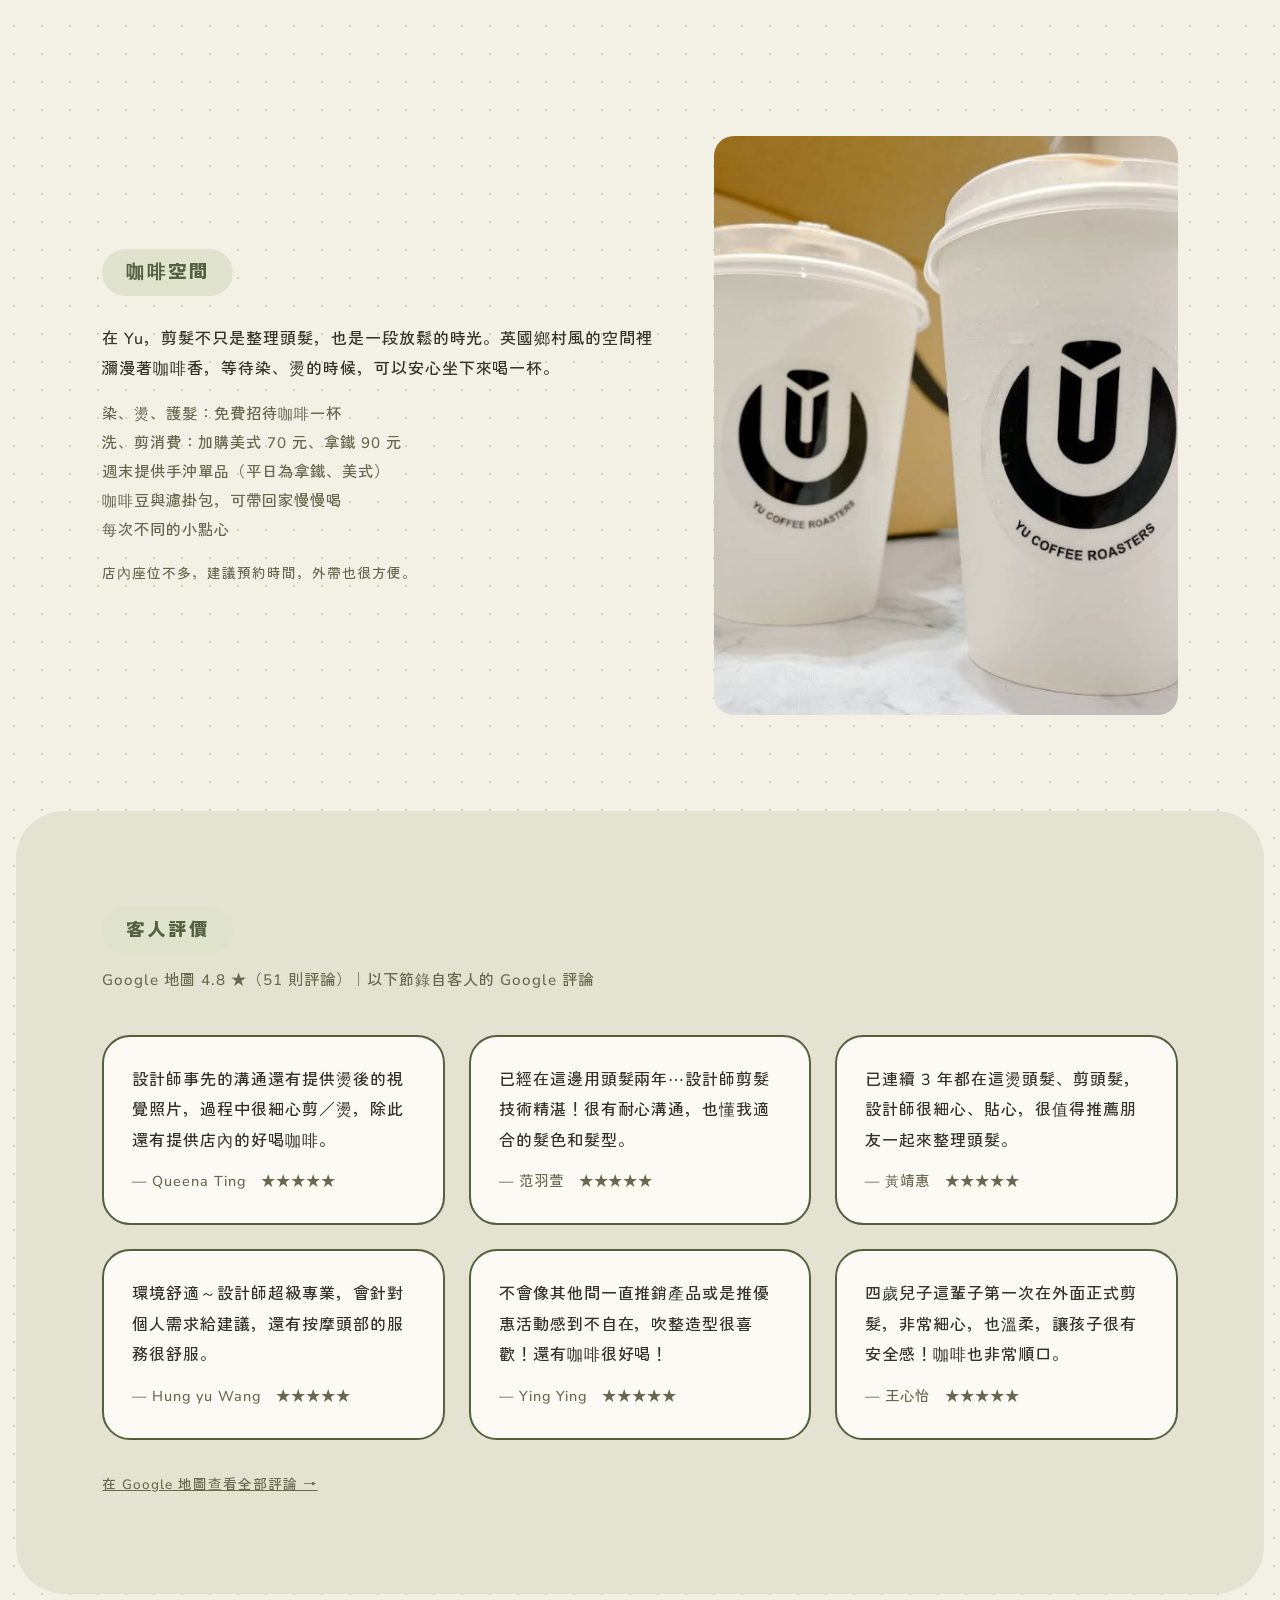
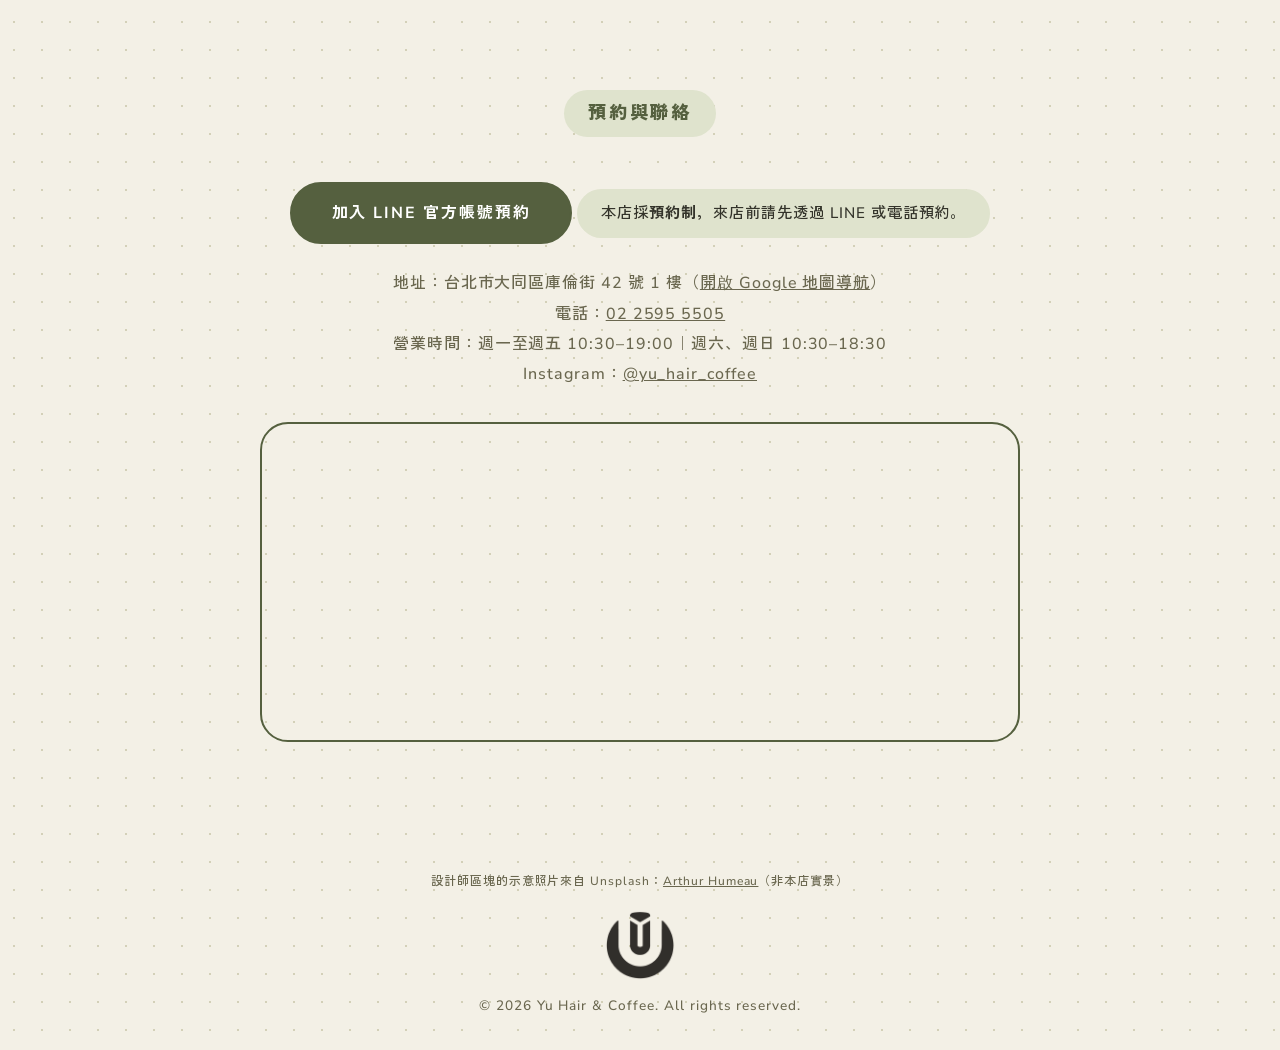
==== commit 5daaccae: "Add in-browser hair color try-on (MediaPipe hair segmentation)" ====
--- a/index.html
+++ b/index.html
@@ -26,6 +26,7 @@
   <nav class="nav" id="nav">
     <a href="#works">作品集</a>
     <a href="#trends">流行趨勢</a>
+    <a href="#tryon">髮色試色</a>
     <a href="#services">服務價目</a>
     <a href="#about">關於設計師</a>
     <a href="#coffee">咖啡空間</a>
@@ -80,6 +81,47 @@
       <figure><span style="background:#b5532c"></span><figcaption>金屬銅橘</figcaption></figure>
     </div>
     <p class="note">髮型示意照片來自 Unsplash（攝影師：<a href="https://unsplash.com/photos/a-woman-with-a-white-shirt-yfyaCInaKIU" target="_blank" rel="noopener">Young Shih</a>、<a href="https://unsplash.com/photos/a-woman-with-a-black-bag-standing-in-front-of-a-gray-wall-URjyAP0qOwA" target="_blank" rel="noopener">Dynamic Wang</a>、<a href="https://unsplash.com/photos/young-woman-smiling-in-a-cafe-with-plants-FXX2BeiSHyw" target="_blank" rel="noopener">Roni Darmanto</a>、<a href="https://unsplash.com/photos/man-near-plants-at-daytime-hdzBDVVsRT4" target="_blank" rel="noopener">Rohan G</a>），非本店作品。趨勢整理自 2026 年美髮媒體報導，更多靈感可參考 <a href="https://www.beauty321.com/series/205" target="_blank" rel="noopener">BEAUTY 美人圈 2026 髮型趨勢</a>；實際適合的款式與顏色，歡迎預約現場諮詢。</p>
+  </section>
+
+  <section id="tryon" class="section">
+    <h2>髮色試色</h2>
+    <p class="sub">拍一張自拍或選一張照片，點選顏色就能預覽新髮色。照片只在你的手機或電腦上處理，<strong>不會上傳，也不會儲存</strong>。</p>
+    <div class="tryon">
+      <div class="tryon-stage">
+        <canvas id="tryon-canvas" hidden aria-label="髮色預覽"></canvas>
+        <div class="tryon-empty" id="tryon-empty">
+          <p>請先拍照或選擇一張<br>正面、光線充足的照片</p>
+        </div>
+        <p class="tryon-status" id="tryon-status" role="status" aria-live="polite"></p>
+      </div>
+      <div class="tryon-panel">
+        <div class="tryon-actions">
+          <button type="button" class="btn" id="tryon-selfie-btn">自拍</button>
+          <button type="button" class="btn btn-ghost" id="tryon-pick-btn">選擇照片</button>
+          <input type="file" id="tryon-selfie" accept="image/*" capture="user" hidden>
+          <input type="file" id="tryon-pick" accept="image/*" hidden>
+        </div>
+        <div class="tryon-controls" id="tryon-controls" hidden>
+          <h3>選擇髮色</h3>
+          <div class="swatch-row">
+            <button type="button" class="swatch-btn" style="--c:#3b2418" data-color="#3b2418" aria-pressed="true" title="濃縮咖啡棕"><span>濃縮咖啡棕</span></button>
+            <button type="button" class="swatch-btn" style="--c:#5a2a3c" data-color="#5a2a3c" aria-pressed="false" title="酒紅／梅子"><span>酒紅／梅子</span></button>
+            <button type="button" class="swatch-btn" style="--c:#c9a06a" data-color="#c9a06a" aria-pressed="false" title="奶油蜂蜜金"><span>奶油蜂蜜金</span></button>
+            <button type="button" class="swatch-btn" style="--c:#a8683a" data-color="#a8683a" aria-pressed="false" title="暖栗焦糖"><span>暖栗焦糖</span></button>
+            <button type="button" class="swatch-btn" style="--c:#e4dccb" data-color="#e4dccb" aria-pressed="false" title="霜感冷金"><span>霜感冷金</span></button>
+            <button type="button" class="swatch-btn" style="--c:#b5532c" data-color="#b5532c" aria-pressed="false" title="金屬銅橘"><span>金屬銅橘</span></button>
+            <button type="button" class="swatch-btn" style="--c:#6b5d52" data-color="#6b5d52" aria-pressed="false" title="霧灰棕"><span>霧灰棕</span></button>
+            <button type="button" class="swatch-btn" style="--c:#a0615f" data-color="#a0615f" aria-pressed="false" title="玫瑰粉棕"><span>玫瑰粉棕</span></button>
+            <button type="button" class="swatch-btn" style="--c:#6e6a45" data-color="#6e6a45" aria-pressed="false" title="橄欖綠棕"><span>橄欖綠棕</span></button>
+            <button type="button" class="swatch-btn" style="--c:#5f6f80" data-color="#5f6f80" aria-pressed="false" title="霧藍灰"><span>霧藍灰</span></button>
+          </div>
+          <label class="tryon-row">自訂顏色 <input type="color" id="tryon-custom" value="#3b2418"></label>
+          <label class="tryon-row">顏色濃淡 <input type="range" id="tryon-strength" min="10" max="100" value="80"> <output id="tryon-strength-val">80%</output></label>
+          <button type="button" class="btn btn-ghost" id="tryon-save">儲存這張預覽圖</button>
+        </div>
+        <p class="note">模擬效果僅供參考：實際染出來的顏色會受原本髮色、髮質和染劑影響，請以現場諮詢為準。頭髮辨識使用 Google MediaPipe。</p>
+      </div>
+    </div>
   </section>
 
   <section id="services" class="section alt">
@@ -219,5 +261,6 @@
 <div class="lightbox" id="lightbox" hidden><img alt=""></div>
 
 <script src="script.js"></script>
+<script type="module" src="tryon.js"></script>
 </body>
 </html>
--- a/style.css
+++ b/style.css
@@ -2,8 +2,9 @@
   --bg: #f3f0e6;
   --bg-alt: #e4e2d0;
   --text: #33332a;
-  --muted: #7d7a63;
-  --accent: #6b7355;
+  --muted: #6a674f;
+  --accent: #55603f;
+  --warm: #a65a33;
   --line: #d3d0b8;
   --card: #fbfaf4;
   --pill: #dfe3cd;
@@ -46,10 +47,10 @@
   margin: 88px 16px 0; border: 2px solid var(--accent); border-radius: 36px;
   min-height: calc(100vh - 104px); background-size: cover; background-position: right center;
   background-color: var(--card);
-  background-image: linear-gradient(90deg, var(--card) 30%, rgba(251,250,244,0) 65%), url('images/hero.jpg');
+  background-image: linear-gradient(90deg, rgba(251,250,244,.96) 18%, rgba(251,250,244,.6) 40%, rgba(251,250,244,0) 58%), url('images/hero.jpg');
   display: flex; align-items: center; padding: 48px 6vw;
 }
-.eyebrow { letter-spacing: .3em; font-size: .8rem; font-weight: 900; color: var(--accent); }
+.eyebrow { letter-spacing: .3em; font-size: .8rem; font-weight: 900; color: var(--warm); }
 .hero h1 { font-size: clamp(2.2rem, 6vw, 3.8rem); line-height: 1.5; margin: 12px 0 16px; font-weight: 900; color: var(--accent); }
 .hero h1 span { background: linear-gradient(transparent 62%, var(--marker) 62%); }
 .lead { margin-bottom: 32px; max-width: 28em; }
@@ -72,10 +73,10 @@
 }
 .sub { margin-bottom: 40px; font-size: .95rem; color: var(--muted); }
 
-.gallery { display: grid; grid-template-columns: repeat(3, 1fr); gap: 16px; }
-.gallery img { width: 100%; aspect-ratio: 4/5; object-fit: cover; cursor: zoom-in; transition: transform .3s; }
+.gallery { column-count: 3; column-gap: 16px; }
+.gallery img { width: 100%; height: auto; cursor: zoom-in; transition: transform .3s; }
 .gallery img:hover { transform: scale(1.02); }
-.gallery figure { overflow: hidden; }
+.gallery figure { overflow: hidden; break-inside: avoid; margin-bottom: 20px; }
 .gallery figcaption { padding-top: 8px; font-size: .9rem; }
 .gallery figcaption small { display: block; color: var(--muted); font-size: .8rem; }
 
@@ -92,6 +93,31 @@
 .swatches figcaption { font-size: .85rem; color: var(--muted); }
 .note { margin-top: 32px; font-size: .85rem; color: var(--muted); }
 
+.btn-ghost { background: transparent; color: var(--accent); }
+.btn-ghost:hover { background: var(--accent); color: #fff; }
+
+.tryon { display: grid; grid-template-columns: 1fr 1fr; gap: 32px; align-items: start; }
+.tryon-stage {
+  position: relative; min-height: 340px; background: var(--card); border: 2px solid var(--accent);
+  border-radius: var(--radius); padding: 14px; display: flex; flex-direction: column; align-items: center; justify-content: center;
+}
+.tryon-stage canvas { display: block; max-width: 100%; max-height: 560px; width: auto; height: auto; border-radius: 18px; touch-action: pan-y; cursor: pointer; }
+.tryon-empty { text-align: center; color: var(--muted); padding: 48px 16px; }
+.tryon-status { margin-top: 12px; font-size: .9rem; color: var(--muted); text-align: center; min-height: 1.5em; }
+.tryon-status.loading::before { content: ""; display: inline-block; width: 14px; height: 14px; margin-right: 8px; vertical-align: -2px; border: 2px solid var(--line); border-top-color: var(--accent); border-radius: 50%; animation: spin .8s linear infinite; }
+@keyframes spin { to { transform: rotate(360deg); } }
+.tryon-actions { display: flex; gap: 12px; flex-wrap: wrap; margin-bottom: 24px; }
+.tryon-controls h3 { font-size: 1rem; font-weight: 900; color: var(--accent); margin-bottom: 12px; }
+.swatch-row { display: grid; grid-template-columns: repeat(5, 1fr); gap: 12px; margin-bottom: 20px; }
+.swatch-btn { border: 0; background: none; cursor: pointer; text-align: center; font: inherit; font-size: .72rem; color: var(--muted); letter-spacing: 0; }
+.swatch-btn::before { content: ""; display: block; width: 100%; max-width: 52px; aspect-ratio: 1; margin: 0 auto 6px; border-radius: 50%; background: var(--c); box-shadow: inset 0 -6px 12px rgba(0,0,0,.18); outline: 3px solid transparent; outline-offset: 3px; }
+.swatch-btn[aria-pressed="true"]::before { outline-color: var(--accent); }
+.swatch-btn:focus-visible::before { outline-color: var(--warm); }
+.tryon-row { display: flex; align-items: center; gap: 12px; margin-bottom: 16px; font-weight: 700; }
+.tryon-row input[type="range"] { flex: 1; accent-color: var(--accent); }
+.tryon-row input[type="color"] { width: 48px; height: 36px; border: 2px solid var(--accent); border-radius: 10px; background: none; padding: 2px; cursor: pointer; }
+.tryon-row output { min-width: 3em; font-variant-numeric: tabular-nums; }
+
 .menu { display: grid; grid-template-columns: repeat(2, 1fr); gap: 24px; align-items: start; }
 .cat { background: var(--card); border: 2px solid var(--accent); border-radius: var(--radius); padding: 28px; }
 .cat h3 { display: flex; align-items: baseline; gap: 12px; margin-bottom: 8px; }
@@ -99,12 +125,12 @@
 .cat h3 small { font-size: .8rem; letter-spacing: .2em; color: var(--muted); }
 .price-list { list-style: none; }
 .price-list li { display: flex; justify-content: space-between; gap: 16px; padding: 10px 0; border-bottom: 1px solid var(--line); }
-.price-list .p { text-align: right; white-space: nowrap; font-variant-numeric: tabular-nums; }
+.price-list .p { text-align: right; white-space: nowrap; font-variant-numeric: tabular-nums; font-weight: 700; color: var(--warm); }
 .price-list .p i { font-style: normal; font-size: .75rem; color: var(--muted); margin: 0 2px 0 6px; }
 .price-list.stacked li { flex-direction: column; gap: 2px; }
 .price-list.stacked .p { text-align: left; white-space: normal; }
 .tip { margin-top: 12px; font-size: .85rem; color: var(--muted); }
-.perks { list-style: none; display: flex; justify-content: center; gap: 48px; margin-top: 40px; font-size: 1.1rem; color: var(--accent); }
+.perks { list-style: none; display: flex; justify-content: center; gap: 48px; margin-top: 40px; font-size: 1.1rem; font-weight: 700; color: var(--warm); }
 
 .about { display: grid; grid-template-columns: 1fr 1.2fr; gap: 56px; align-items: center; }
 .about.reverse { grid-template-columns: 1.2fr 1fr; }
@@ -146,14 +172,16 @@
   .hero {
     margin: 80px 12px 0; border-radius: 28px; align-items: flex-start; background-position: 60% center;
     background-size: cover;
-    background-image: linear-gradient(180deg, var(--card) 45%, rgba(251,250,244,.2) 100%), url('images/hero.jpg');
+    background-image: linear-gradient(180deg, rgba(251,250,244,.97) 30%, rgba(251,250,244,.7) 46%, rgba(251,250,244,0) 62%), url('images/hero.jpg');
   }
   .section { padding: 64px 6vw; }
   .section.alt { margin: 0 12px; border-radius: 32px; padding-left: 5vw; padding-right: 5vw; }
-  .gallery { grid-template-columns: repeat(2, 1fr); gap: 8px; }
+  .gallery { column-count: 2; column-gap: 10px; }
   .about, .about.reverse, .reviews { grid-template-columns: 1fr; }
   .trend-grid { grid-template-columns: repeat(2, 1fr); }
   .menu { grid-template-columns: 1fr; }
+  .tryon { grid-template-columns: 1fr; }
+  .swatch-row { grid-template-columns: repeat(5, 1fr); gap: 8px; }
   .price-list li { flex-direction: column; gap: 2px; }
   .price-list .p { text-align: left; white-space: normal; }
   .perks { flex-direction: column; align-items: center; gap: 8px; }
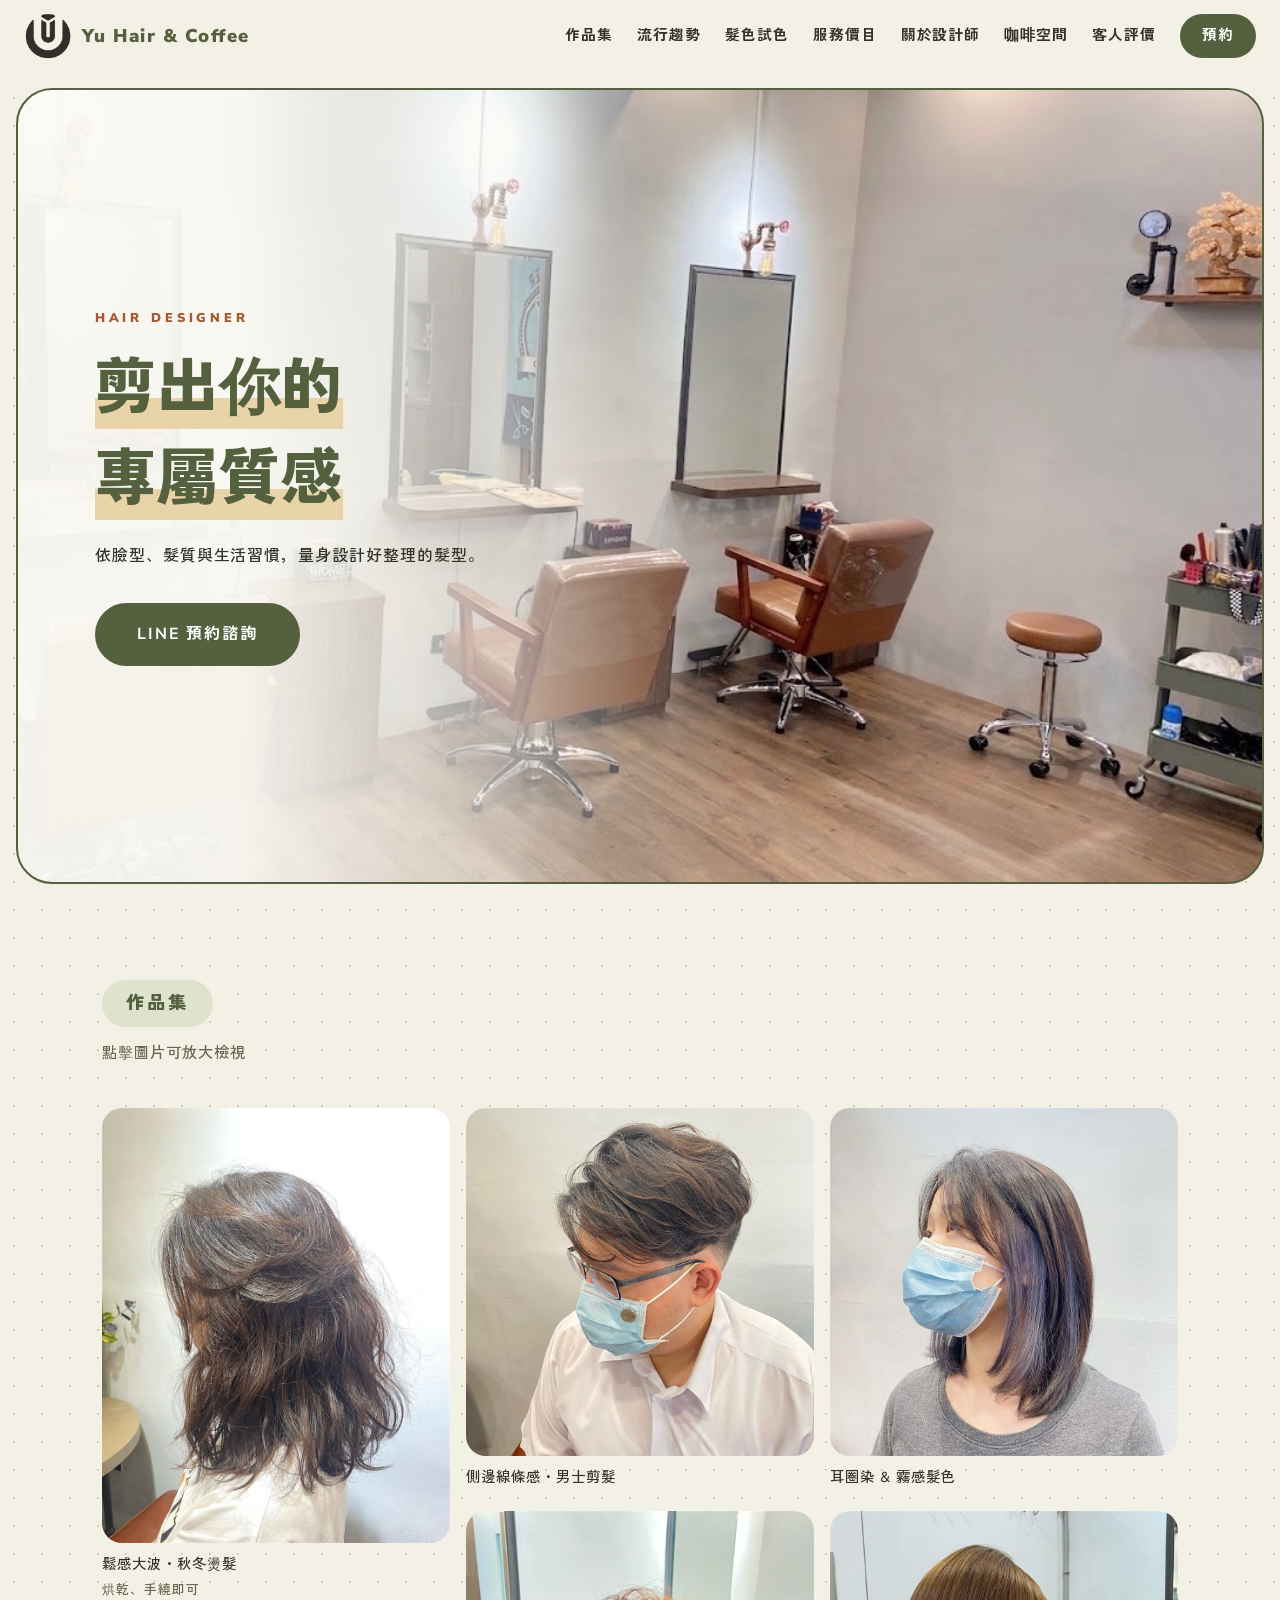
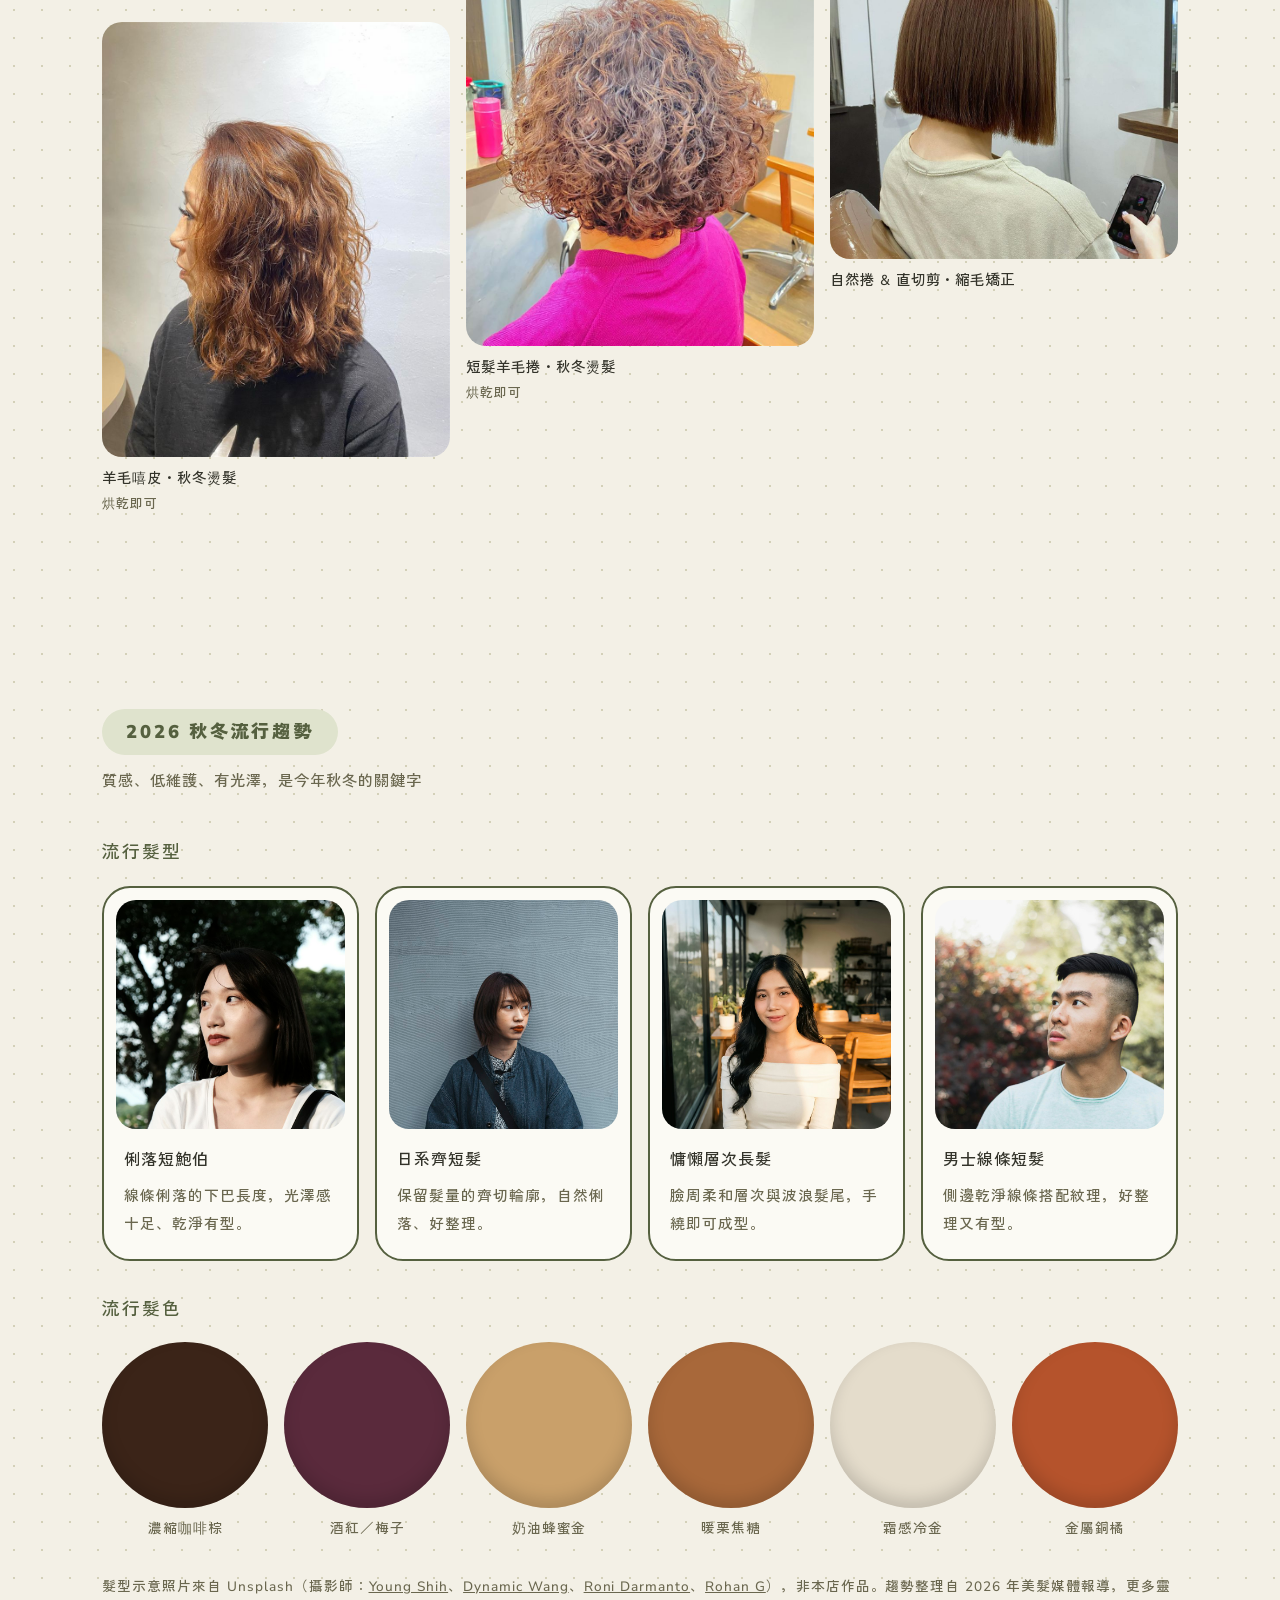
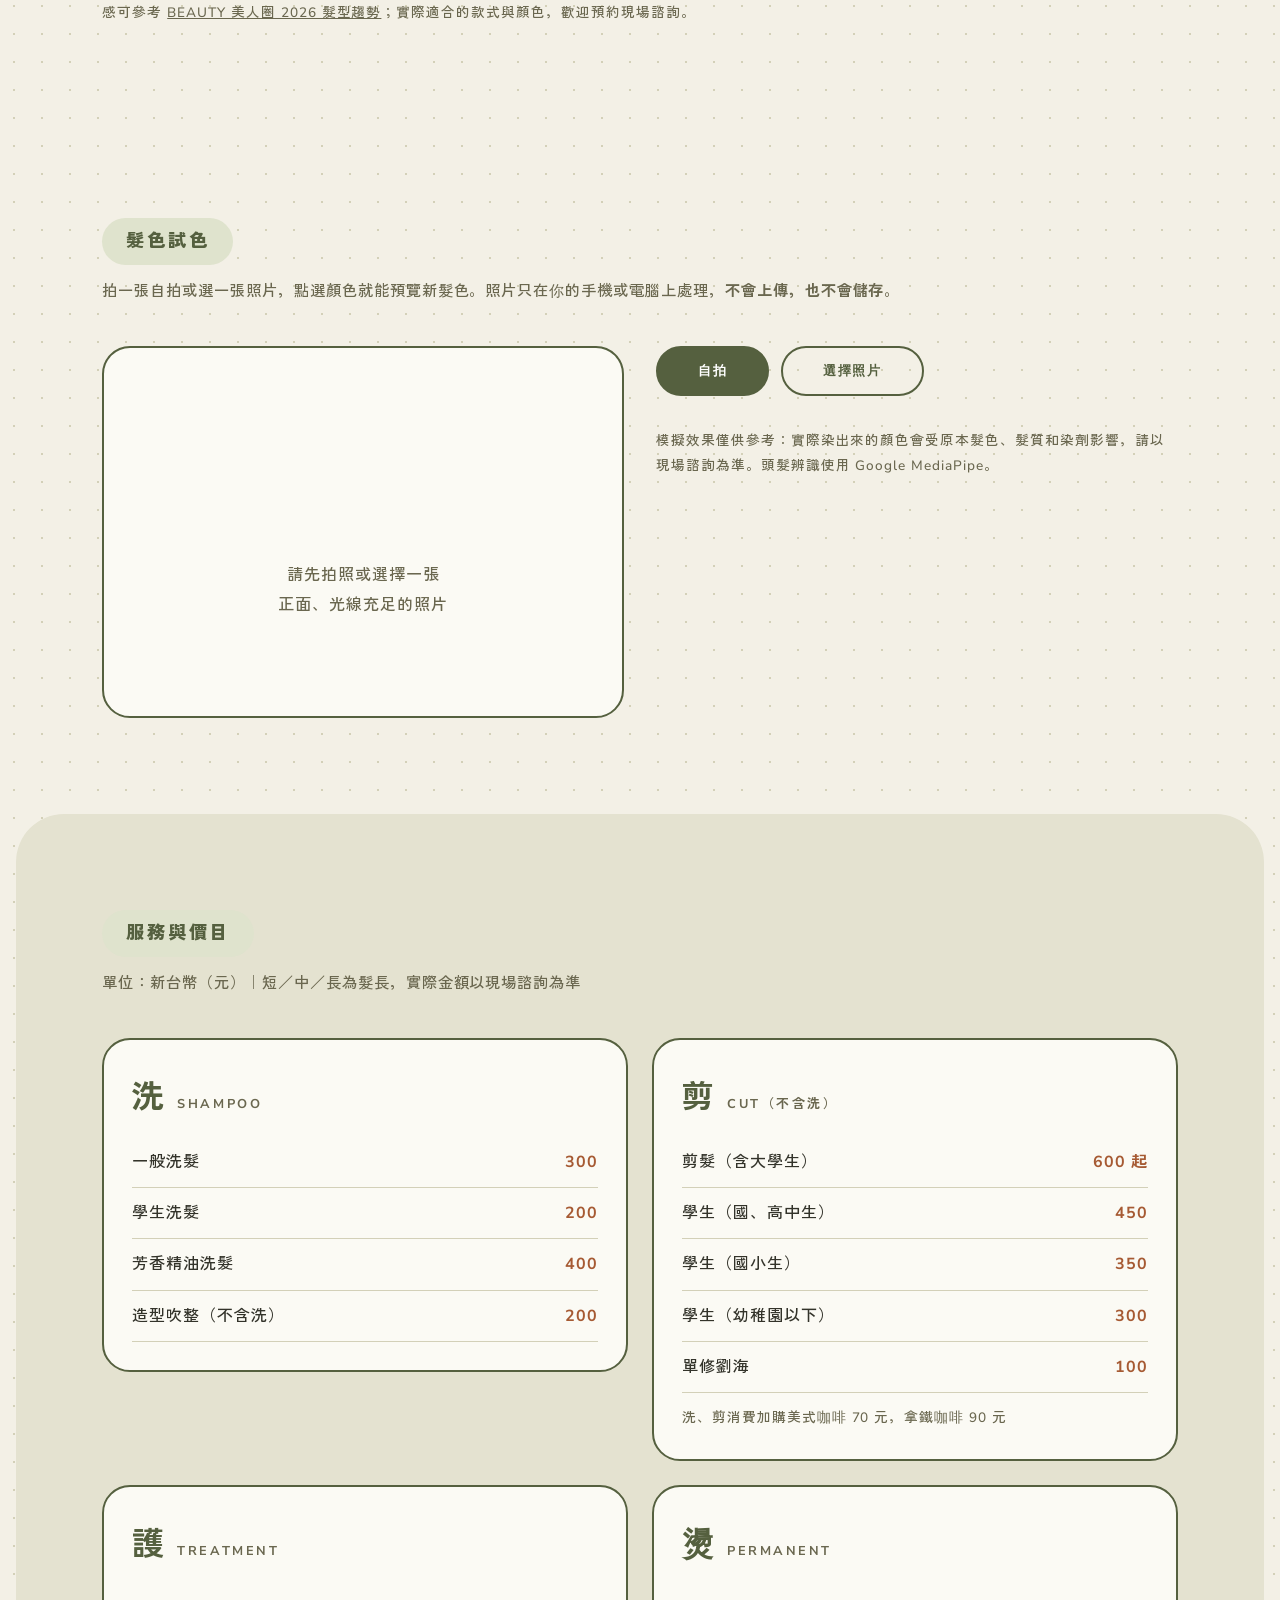
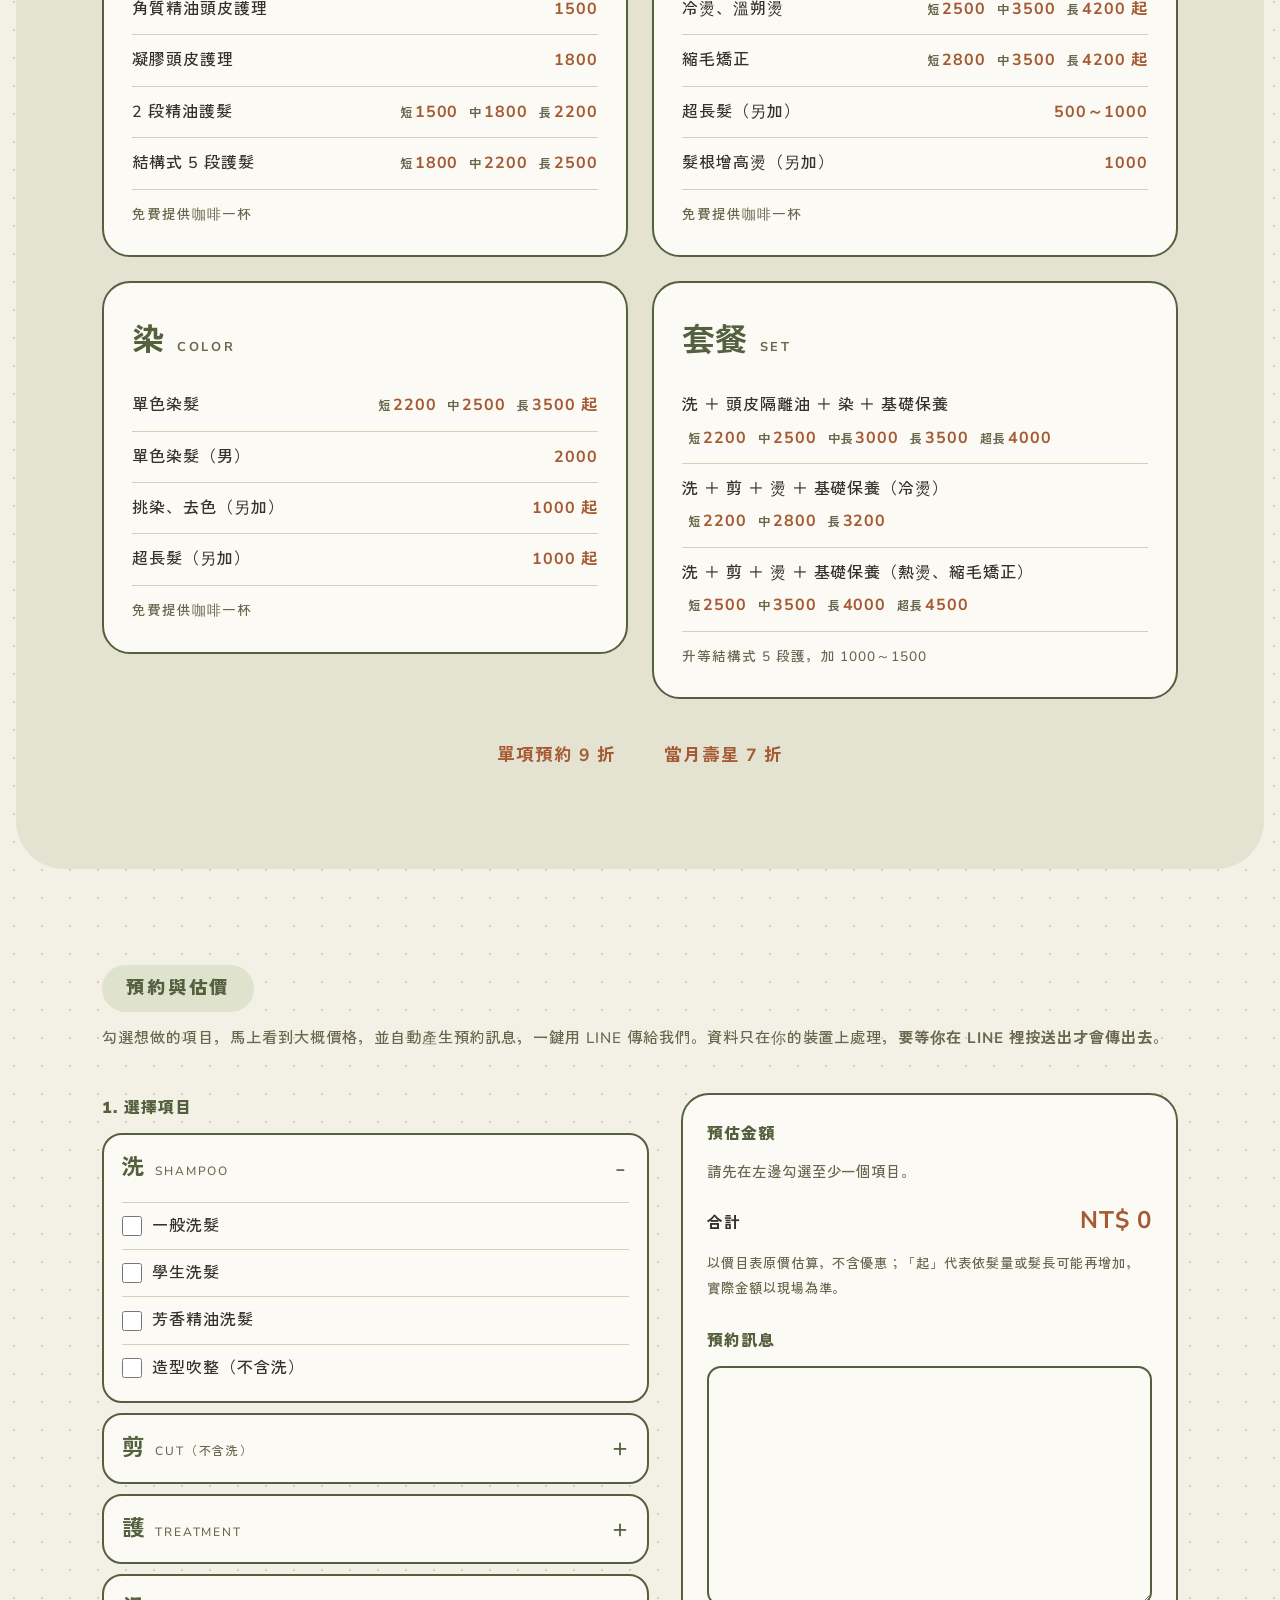
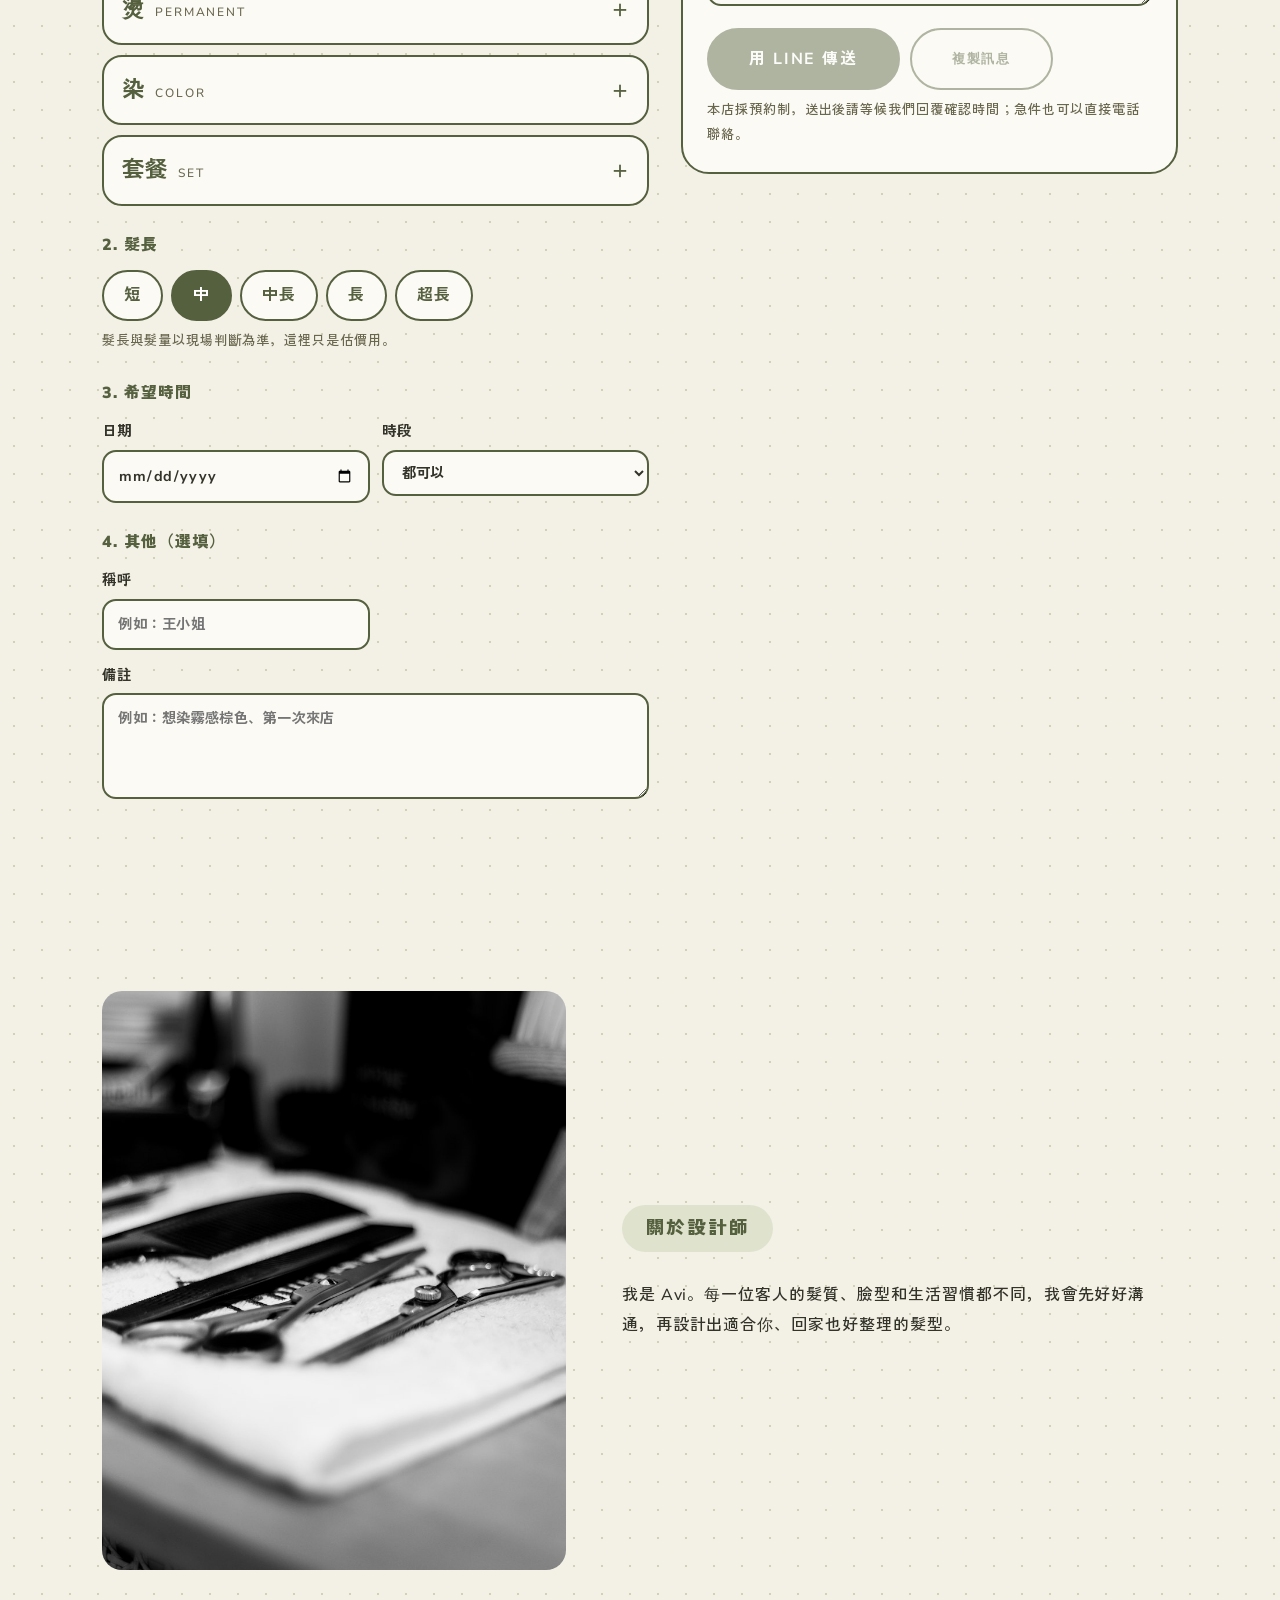
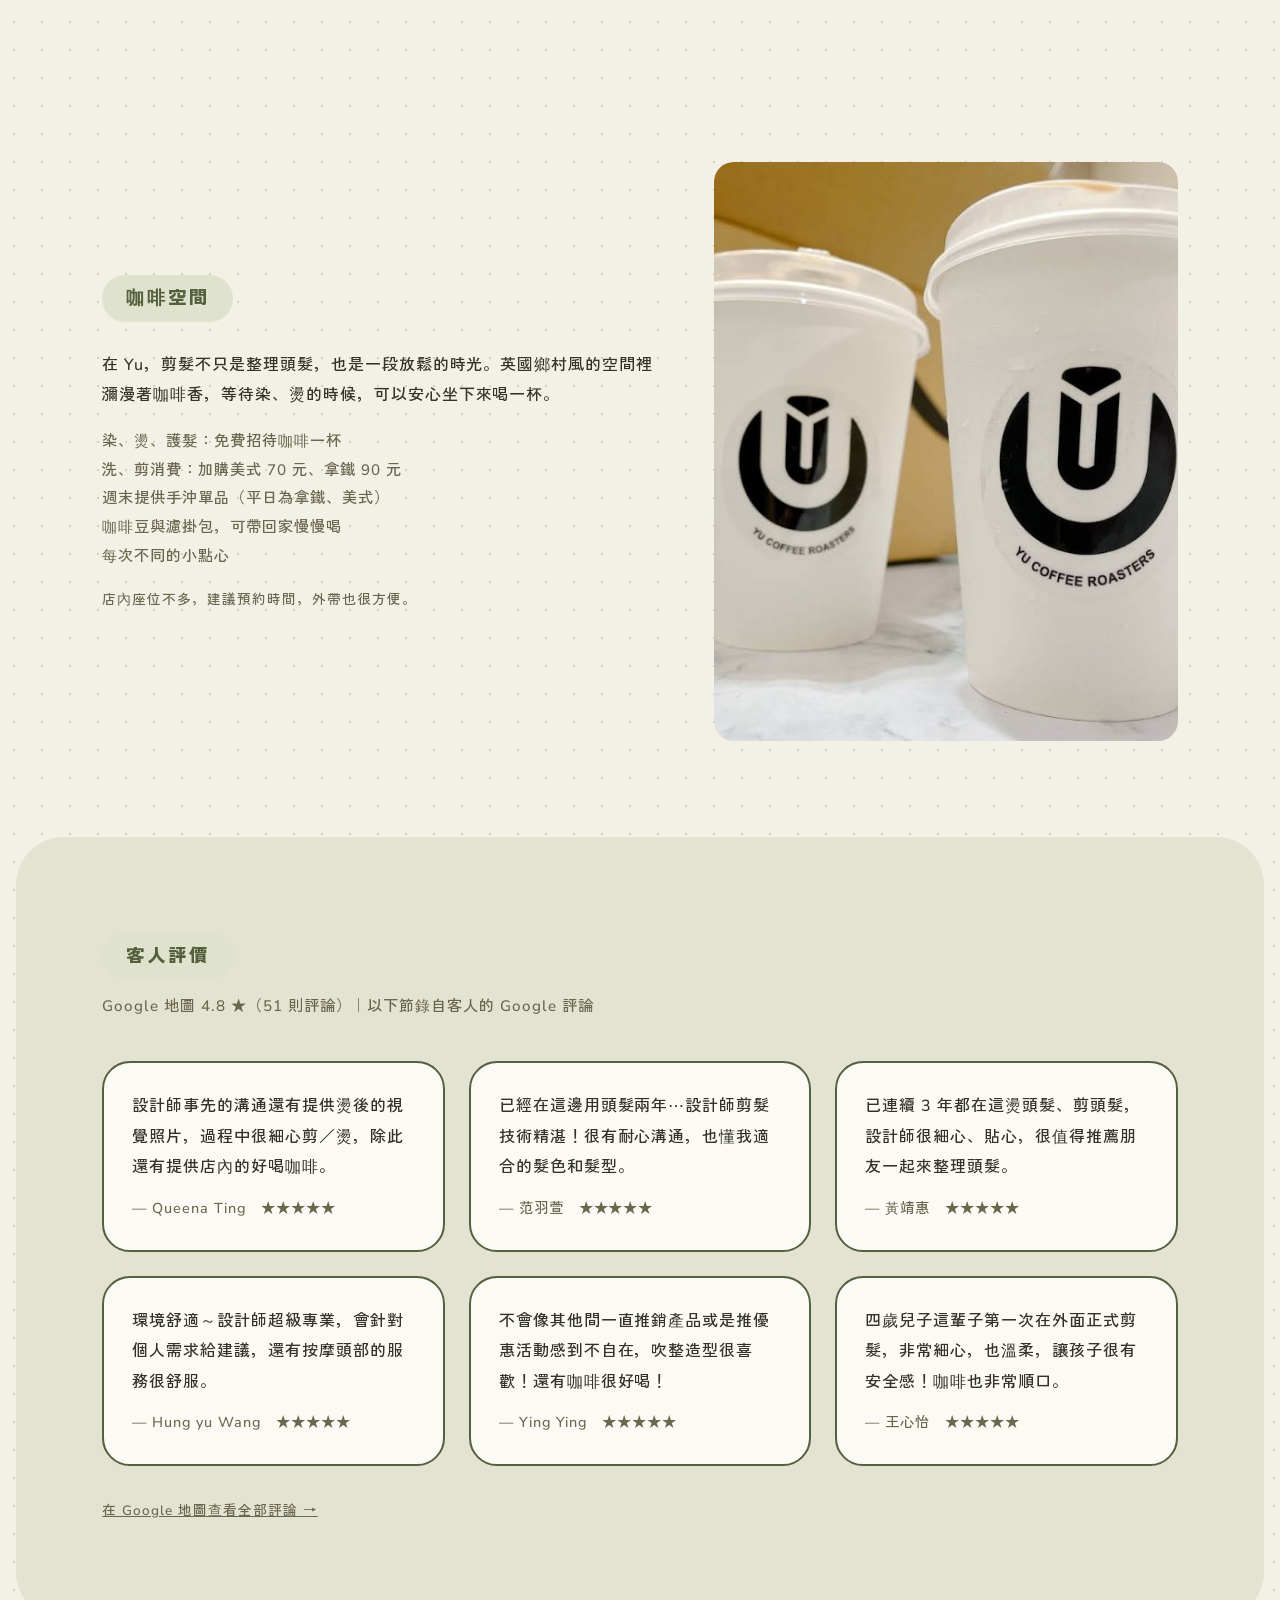
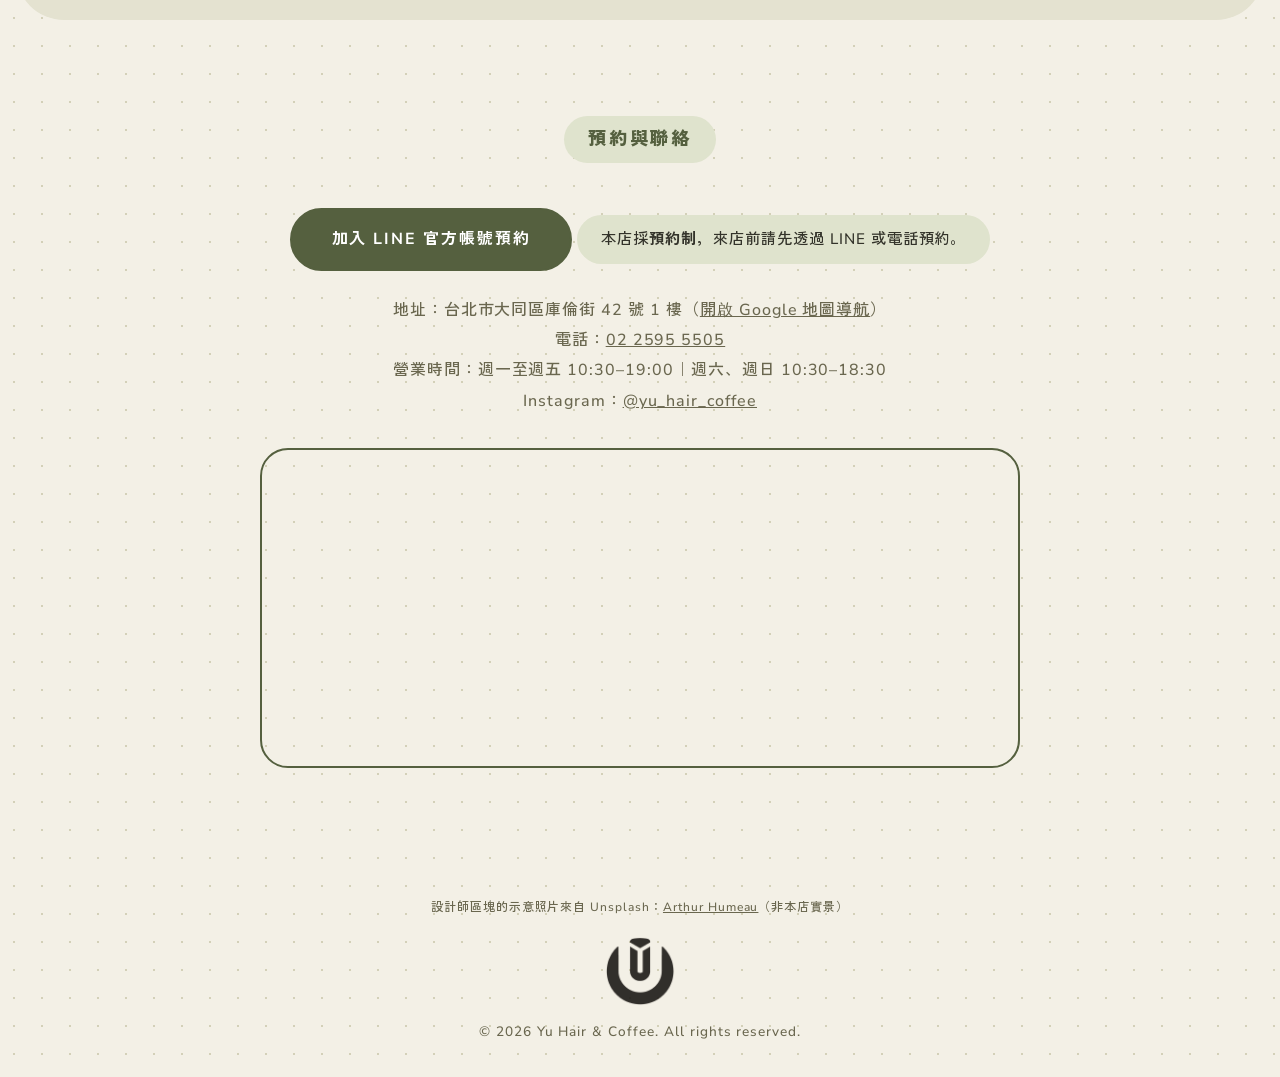
==== commit 2815fde9: "Add booking message generator and price estimator" ====
--- a/index.html
+++ b/index.html
@@ -31,7 +31,7 @@
     <a href="#about">關於設計師</a>
     <a href="#coffee">咖啡空間</a>
     <a href="#reviews">客人評價</a>
-    <a href="#contact" class="nav-cta">預約</a>
+    <a href="#booking" class="nav-cta">預約</a>
   </nav>
 </header>
 
@@ -203,6 +203,64 @@
     </ul>
   </section>
 
+  <section id="booking" class="section">
+    <h2>預約與估價</h2>
+    <p class="sub">勾選想做的項目，馬上看到大概價格，並自動產生預約訊息，一鍵用 LINE 傳給我們。資料只在你的裝置上處理，<strong>要等你在 LINE 裡按送出才會傳出去</strong>。</p>
+    <div class="booking">
+      <div class="bk-form">
+        <h3>1. 選擇項目</h3>
+        <div id="bk-services"></div>
+
+        <h3>2. 髮長</h3>
+        <div class="bk-len" role="radiogroup" aria-label="髮長">
+          <label><input type="radio" name="bk-len" value="短"><span>短</span></label>
+          <label><input type="radio" name="bk-len" value="中" checked><span>中</span></label>
+          <label><input type="radio" name="bk-len" value="中長"><span>中長</span></label>
+          <label><input type="radio" name="bk-len" value="長"><span>長</span></label>
+          <label><input type="radio" name="bk-len" value="超長"><span>超長</span></label>
+        </div>
+        <p class="bk-help">髮長與髮量以現場判斷為準，這裡只是估價用。</p>
+
+        <h3>3. 希望時間</h3>
+        <div class="bk-fields">
+          <label>日期 <input type="date" id="bk-date"></label>
+          <label>時段
+            <select id="bk-time">
+              <option>都可以</option>
+              <option>上午（10:30 後）</option>
+              <option>中午</option>
+              <option>下午</option>
+              <option>傍晚</option>
+            </select>
+          </label>
+        </div>
+
+        <h3>4. 其他（選填）</h3>
+        <div class="bk-fields">
+          <label>稱呼 <input type="text" id="bk-name" maxlength="20" placeholder="例如：王小姐"></label>
+          <label class="bk-wide">備註 <textarea id="bk-note" rows="3" maxlength="200" placeholder="例如：想染霧感棕色、第一次來店"></textarea></label>
+        </div>
+      </div>
+
+      <aside class="bk-summary">
+        <h3>預估金額</h3>
+        <p class="bk-empty" id="bk-empty">請先在左邊勾選至少一個項目。</p>
+        <ul class="bk-lines" id="bk-lines"></ul>
+        <p class="bk-total-row"><span>合計</span><strong id="bk-total">NT$ 0</strong></p>
+        <p class="bk-small">以價目表原價估算，不含優惠；「起」代表依髮量或髮長可能再增加，實際金額以現場為準。</p>
+
+        <h3>預約訊息</h3>
+        <textarea id="bk-msg" readonly rows="9" aria-label="預約訊息預覽"></textarea>
+        <div class="bk-actions">
+          <a class="btn" id="bk-line" href="#booking" target="_blank" rel="noopener" aria-disabled="true">用 LINE 傳送</a>
+          <button type="button" class="btn btn-ghost" id="bk-copy" disabled>複製訊息</button>
+        </div>
+        <p class="bk-small" id="bk-hint" role="status"></p>
+        <p class="bk-small">本店採預約制，送出後請等候我們回覆確認時間；急件也可以直接電話聯絡。</p>
+      </aside>
+    </div>
+  </section>
+
   <section id="about" class="section about">
     <img src="images/designer.jpg" alt="美髮剪刀與梳子（示意照片）" loading="lazy">
     <div>
@@ -262,5 +320,6 @@
 
 <script src="script.js"></script>
 <script type="module" src="tryon.js"></script>
+<script type="module" src="booking.js"></script>
 </body>
 </html>
--- a/style.css
+++ b/style.css
@@ -117,6 +117,44 @@
 .tryon-row input[type="range"] { flex: 1; accent-color: var(--accent); }
 .tryon-row input[type="color"] { width: 48px; height: 36px; border: 2px solid var(--accent); border-radius: 10px; background: none; padding: 2px; cursor: pointer; }
 .tryon-row output { min-width: 3em; font-variant-numeric: tabular-nums; }
+
+.booking { display: grid; grid-template-columns: 1.1fr 1fr; gap: 32px; align-items: start; }
+.bk-form h3, .bk-summary h3 { font-size: 1rem; font-weight: 900; color: var(--accent); margin: 24px 0 10px; }
+.bk-form h3:first-child, .bk-summary h3:first-child { margin-top: 0; }
+.bk-group { background: var(--card); border: 2px solid var(--accent); border-radius: 20px; margin-bottom: 10px; padding: 0 18px; }
+.bk-group summary { cursor: pointer; list-style: none; padding: 12px 0; display: flex; align-items: baseline; gap: 10px; }
+.bk-group summary::-webkit-details-marker { display: none; }
+.bk-group summary b { font-size: 1.4rem; color: var(--accent); }
+.bk-group summary small { font-size: .75rem; letter-spacing: .15em; color: var(--muted); }
+.bk-group summary em { margin-left: auto; font-style: normal; font-size: .8rem; font-weight: 700; color: var(--warm); }
+.bk-group summary::after { content: "＋"; color: var(--accent); font-weight: 900; }
+.bk-group[open] summary::after { content: "－"; }
+.bk-group[open] { padding-bottom: 10px; }
+.bk-item { display: flex; align-items: center; gap: 10px; padding: 8px 0; border-top: 1px solid var(--line); cursor: pointer; }
+.bk-item input { width: 20px; height: 20px; accent-color: var(--accent); flex: none; }
+.bk-len { display: flex; flex-wrap: wrap; gap: 8px; }
+.bk-len label { cursor: pointer; }
+.bk-len input { position: absolute; opacity: 0; pointer-events: none; }
+.bk-len span { display: inline-block; padding: 8px 20px; border: 2px solid var(--accent); border-radius: 999px; font-weight: 700; color: var(--accent); background: var(--card); }
+.bk-len input:checked + span { background: var(--accent); color: #fff; }
+.bk-len input:focus-visible + span { outline: 3px solid var(--warm); outline-offset: 2px; }
+.bk-help, .bk-small { font-size: .82rem; color: var(--muted); margin-top: 8px; }
+.bk-fields { display: grid; grid-template-columns: 1fr 1fr; gap: 12px; }
+.bk-fields label { display: flex; flex-direction: column; gap: 4px; font-size: .9rem; font-weight: 700; }
+.bk-fields .bk-wide { grid-column: 1 / -1; }
+.bk-fields input, .bk-fields select, .bk-fields textarea, .bk-summary textarea {
+  font: inherit; letter-spacing: .03em; padding: 10px 14px; border: 2px solid var(--accent); border-radius: 14px; background: var(--card); color: var(--text);
+}
+.bk-summary { position: sticky; top: 88px; background: var(--card); border: 2px solid var(--accent); border-radius: var(--radius); padding: 24px; }
+.bk-lines { list-style: none; }
+.bk-lines li { display: flex; justify-content: space-between; gap: 12px; padding: 8px 0; border-bottom: 1px solid var(--line); font-size: .92rem; }
+.bk-lines li span:last-child { font-weight: 700; color: var(--warm); white-space: nowrap; }
+.bk-empty { color: var(--muted); font-size: .9rem; }
+.bk-total-row { display: flex; justify-content: space-between; align-items: baseline; margin-top: 12px; font-weight: 700; }
+.bk-total-row strong { font-size: 1.5rem; color: var(--warm); }
+.bk-summary textarea { width: 100%; resize: vertical; font-size: .88rem; line-height: 1.7; }
+.bk-actions { display: flex; flex-wrap: wrap; gap: 10px; margin-top: 12px; }
+.btn[aria-disabled="true"], .btn:disabled { opacity: .45; cursor: not-allowed; pointer-events: none; }
 
 .menu { display: grid; grid-template-columns: repeat(2, 1fr); gap: 24px; align-items: start; }
 .cat { background: var(--card); border: 2px solid var(--accent); border-radius: var(--radius); padding: 28px; }
@@ -181,6 +219,9 @@
   .trend-grid { grid-template-columns: repeat(2, 1fr); }
   .menu { grid-template-columns: 1fr; }
   .tryon { grid-template-columns: 1fr; }
+  .booking { grid-template-columns: 1fr; }
+  .bk-summary { position: static; }
+  .bk-fields { grid-template-columns: 1fr; }
   .swatch-row { grid-template-columns: repeat(5, 1fr); gap: 8px; }
   .price-list li { flex-direction: column; gap: 2px; }
   .price-list .p { text-align: left; white-space: normal; }
